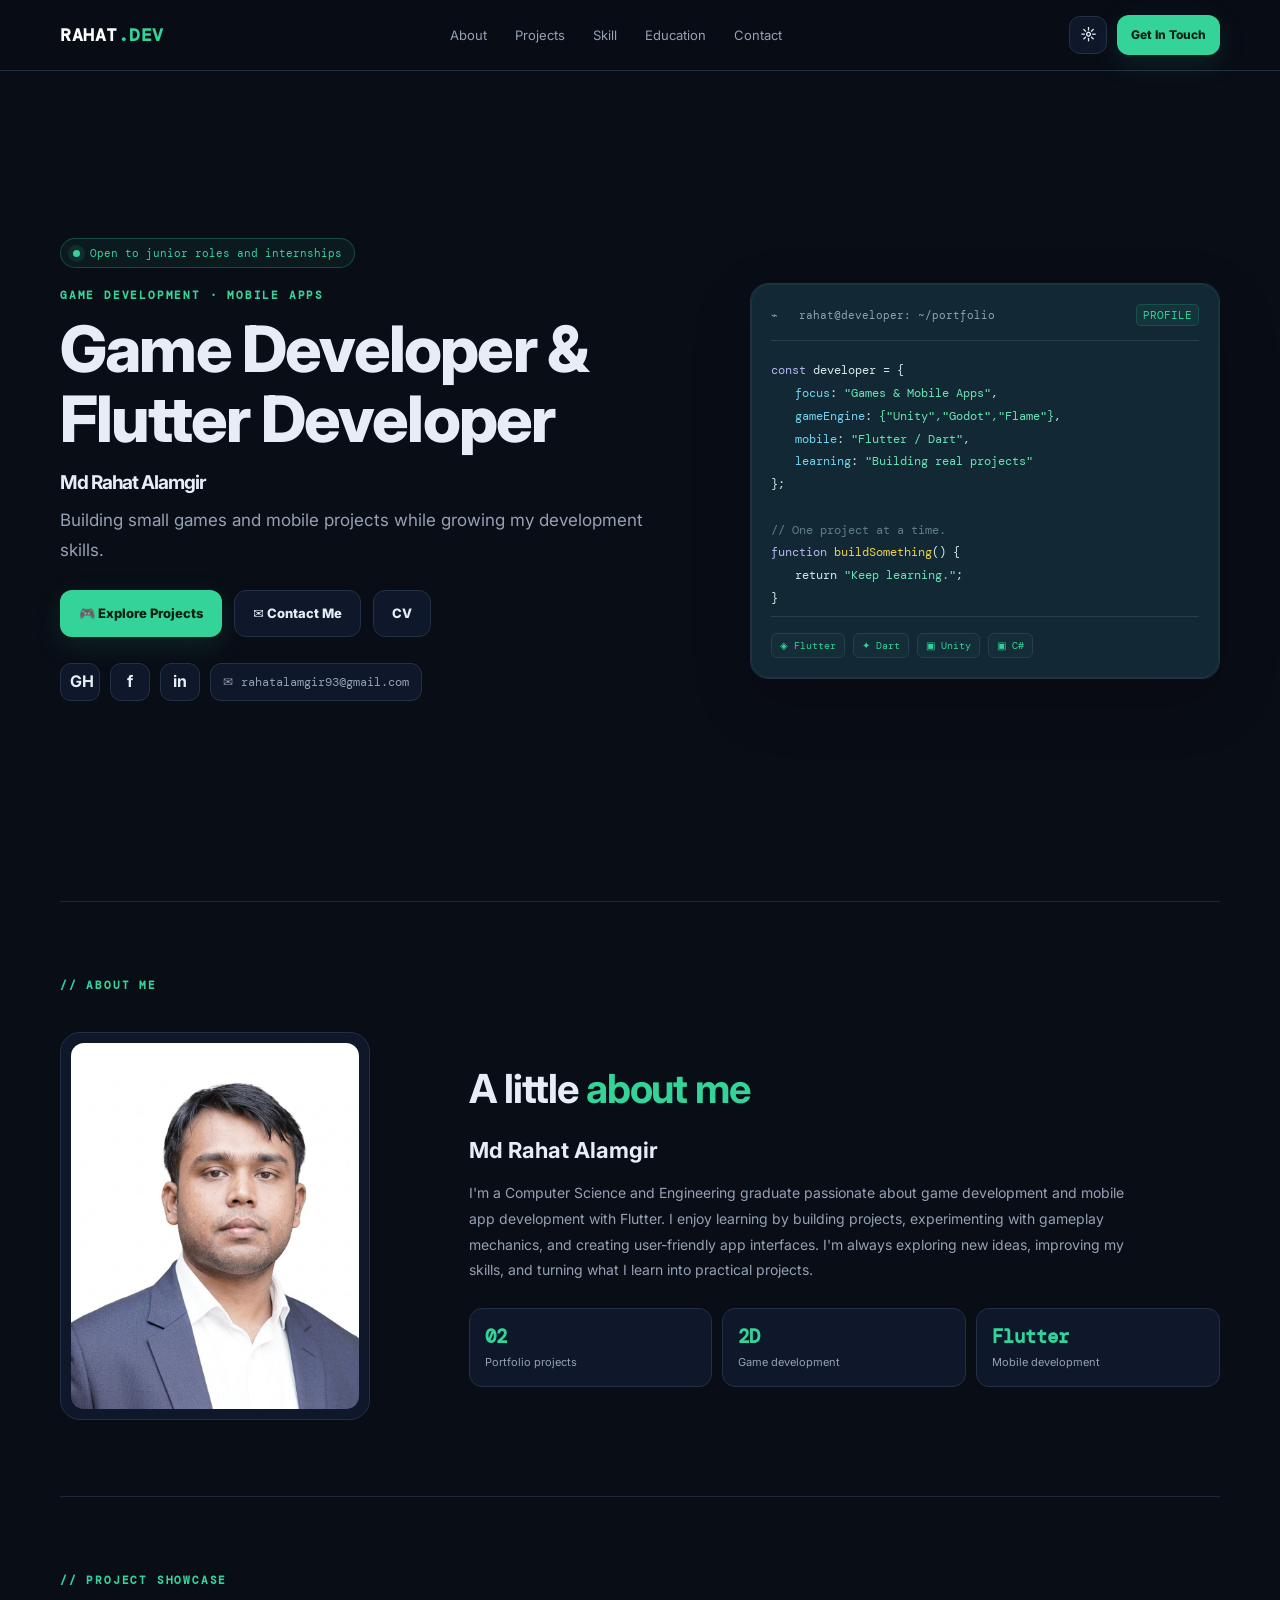
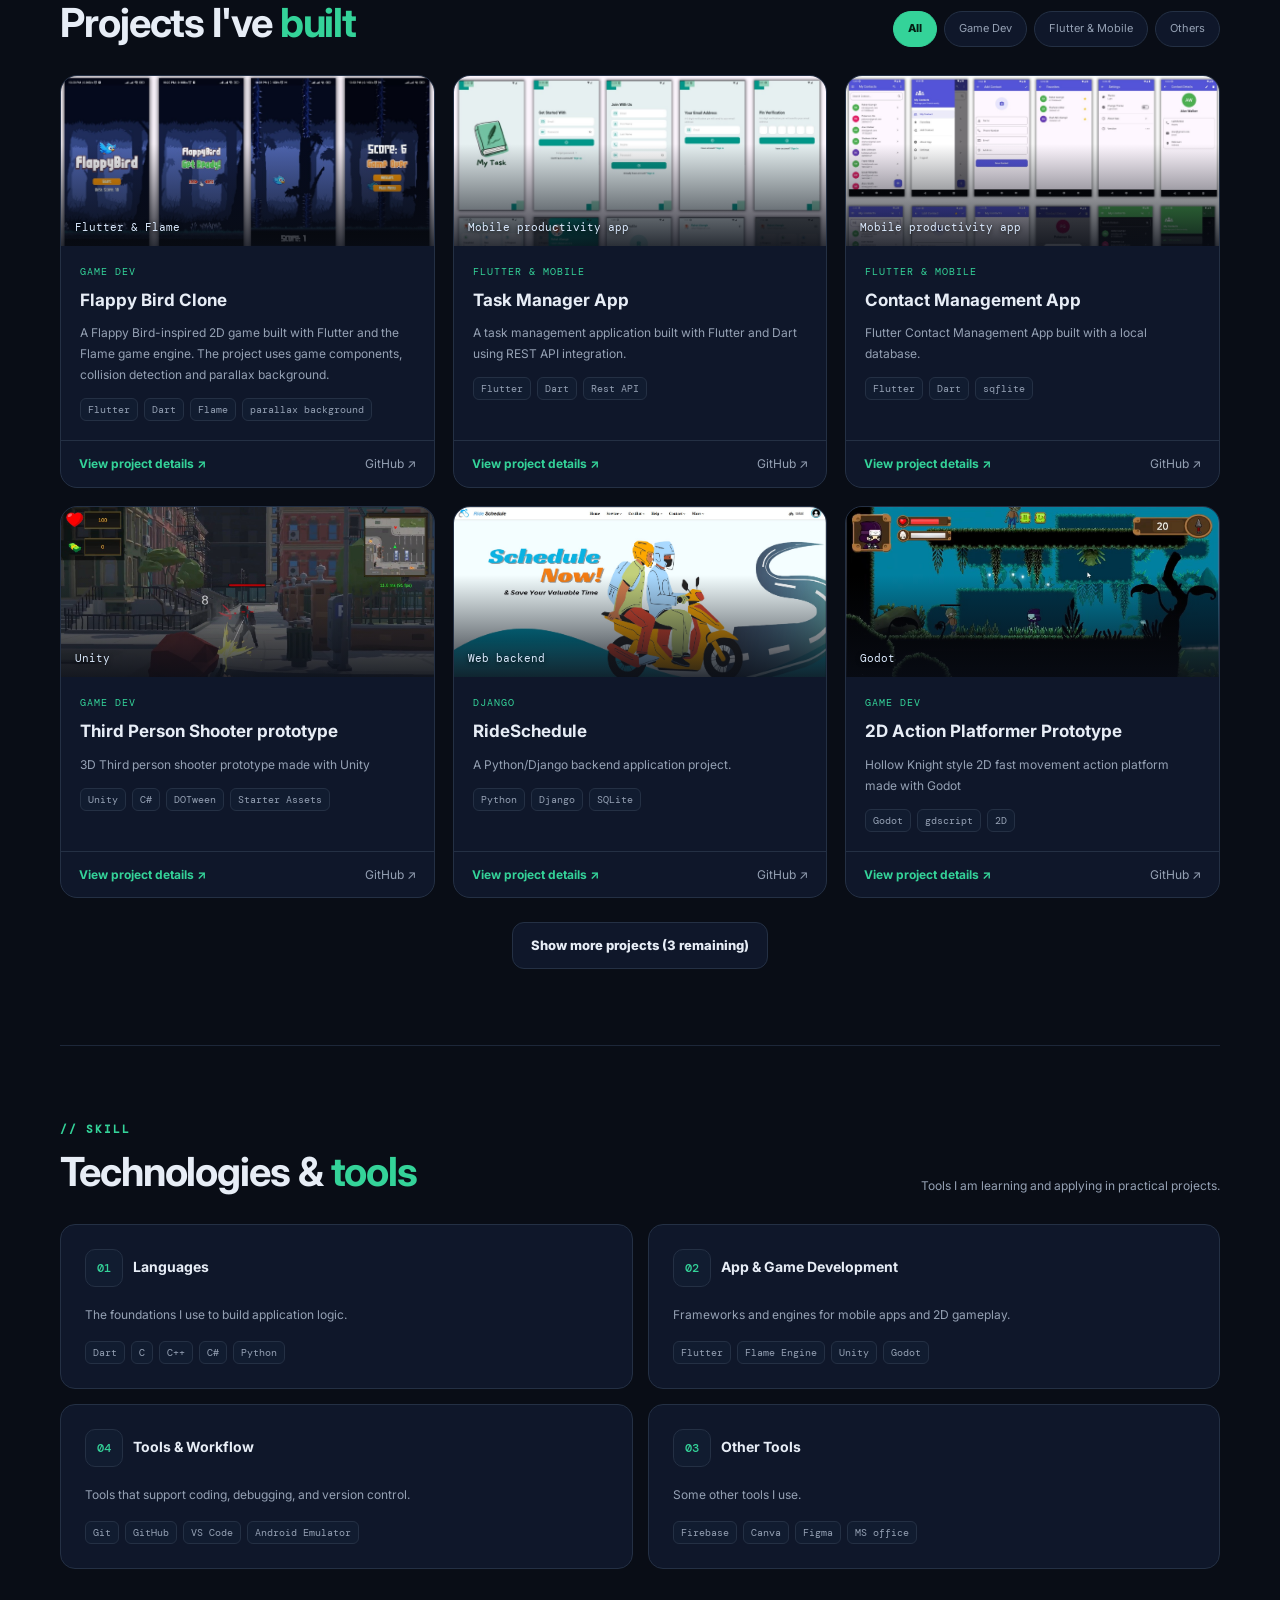
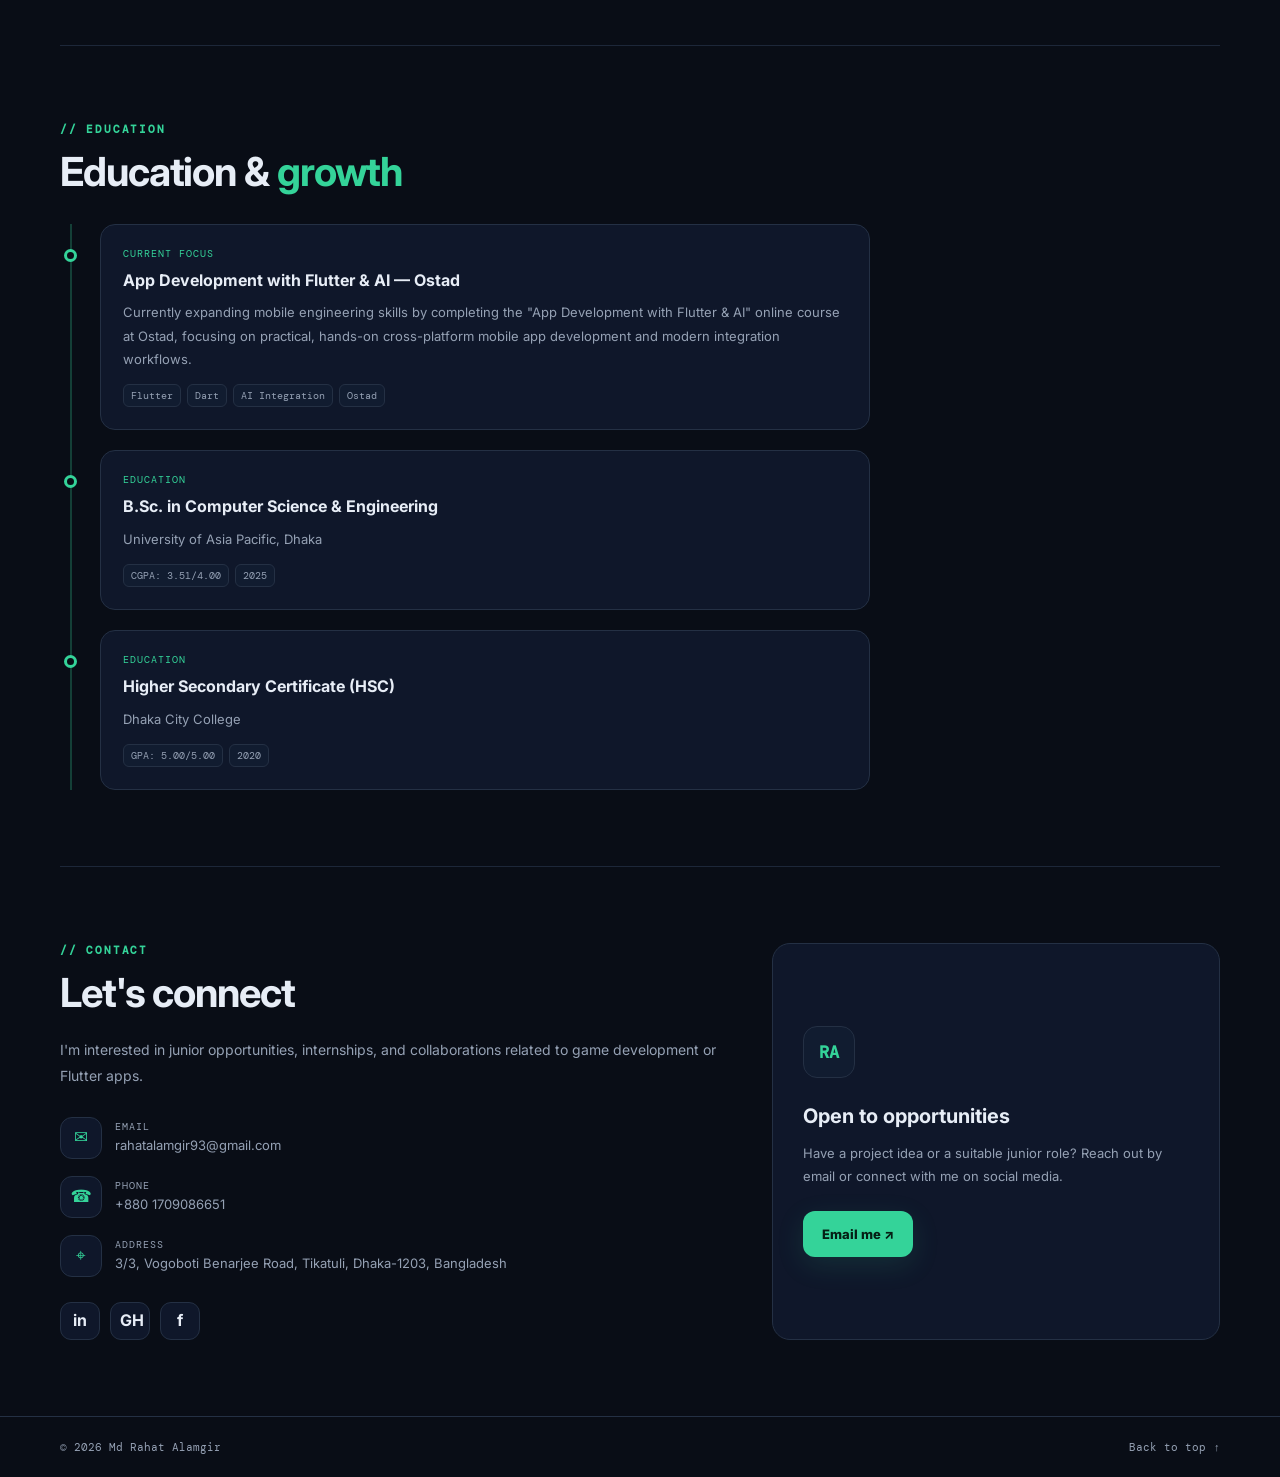
==== index.html @ bb06d886 "Initial portfolio commit" ====
<!-- index.html -->
<!DOCTYPE html>
<html lang="en">
<head>
  <meta charset="UTF-8">
  <meta name="viewport" content="width=device-width, initial-scale=1.0">
  <meta name="theme-color" content="#090d16">
  <meta name="description" content="Portfolio of Rahat Alamgir — game development and Flutter projects.">
  <title>Rahat Alamgir | Game Dev & Flutter</title>
  <link rel="stylesheet" href="css/style.css">
  <script src="js/script.js" defer></script>
</head>
<body>
  <div class="scroll-progress" id="scrollProgress"></div>
  <header class="site-header">
    <div class="container nav-wrap">
      <a class="brand" href="#hero">
        <span class="brand-text"><span class="brand-white">RAHAT</span><span class="brand-green">.DEV</span></span>
      </a>
      <nav class="desktop-nav" aria-label="Main navigation">
        <a href="#about">About</a><a href="#projects">Projects</a><a href="#skill">Skill</a><a href="#education">Education</a><a href="#contact">Contact</a>
      </nav>
      <div class="nav-actions">
        <button class="icon-button" id="themeToggle" aria-label="Toggle color theme" title="Toggle theme">☼</button>
        <a class="button button-small" href="#contact">Get In Touch</a>
        <button class="icon-button mobile-menu-toggle" id="menuToggle" aria-label="Open menu" aria-expanded="false">☰</button>
      </div>
    </div>
    <nav class="mobile-nav" id="mobileNav" aria-label="Mobile navigation">
      <a href="#about">About</a><a href="#projects">Projects</a><a href="#skill">Skill</a><a href="#education">Education</a><a href="#contact">Contact</a>
    </nav>
  </header>

  <main class="container">
    <section class="hero section" id="hero">
      <div class="hero-copy">
        <div class="status-pill"><span class="status-dot"></span><span data-profile="badge">Open to junior roles and internships</span></div>
        <p class="eyebrow">GAME DEVELOPMENT · MOBILE APPS</p>
        <h1>Game Developer &amp; Flutter Developer</h1>
        <h2 data-profile="name" class="hero-name">Rahat Alamgir</h2>
        <!-- <p class="hero-roll" data-profile="roll">Roll: Add your roll number</p> -->
        <p class="lead" data-profile="tagline">Building small games and mobile applications while growing my development skills.</p>
        <div class="hero-buttons">
          <a class="button" href="#projects">🎮 Explore Projects</a>
          <a class="button button-outline" href="#contact">✉ Contact Me</a>
          <a class="button button-outline" data-profile="cvLink" href="assets/Rahat-Alamgir-CV.pdf" download>CV</a>
        </div>
        <div class="social-row">
          <a class="icon-button social-link" data-link="github" href="#" target="_blank" rel="noreferrer" aria-label="GitHub">GH</a>
          <a class="icon-button social-link" data-link="facebook" href="#" target="_blank" rel="noreferrer" aria-label="Facebook">f</a>
          <a class="icon-button social-link" data-link="linkedin" href="#" target="_blank" rel="noreferrer" aria-label="LinkedIn">in</a>
          <button class="email-copy" id="copyEmail" type="button">✉ <span data-profile="email">your-email@example.com</span></button>
        </div>
        <p class="small-note" id="copyStatus" aria-live="polite"></p>
      </div>
      <div class="terminal-card">
        <div class="terminal-header"><span>⌁ &nbsp; rahat@developer: ~/portfolio</span><span class="online">PROFILE</span></div>
        <div class="code-window" aria-label="Developer profile code sample">
          <p><span class="syntax-purple">const</span> developer = {</p>
          <p class="indent"><span class="syntax-blue">focus</span>: <span class="syntax-green">"Games & Mobile Apps"</span>,</p>
          <p class="indent"><span class="syntax-blue">gameEngine</span>: <span class="syntax-green">{"Unity","Godot","Flame"}</span>,</p>
          <p class="indent"><span class="syntax-blue">mobile</span>: <span class="syntax-green">"Flutter / Dart"</span>,</p>
          <p class="indent"><span class="syntax-blue">learning</span>: <span class="syntax-green">"Building real projects"</span></p>
          <p>};</p><br>
          <p><span class="syntax-muted">// One project at a time.</span></p>
          <p><span class="syntax-purple">function</span> <span class="syntax-yellow">buildSomething</span>() {</p>
          <p class="indent">return <span class="syntax-green">"Keep learning."</span>;</p><p>}</p>
        </div>
        <div class="tech-pills"><span>◈ Flutter</span><span>✦ Dart</span><span>▣ Unity</span><span>▣ C#</span></div>
      </div>
    </section>

    <section class="section section-border" id="about">
      <div class="section-heading">
        <div><p class="eyebrow">// ABOUT ME</p></div>
      </div>
      <div class="about-profile-grid">
        <div class="about-photo-frame">
          <img class="about-photo" src="assets/profile.jpg" alt="Profile photo of Rahat Alamgir" onerror="this.style.display='none'; this.nextElementSibling.style.display='grid';">
          <div class="about-photo-placeholder" aria-label="Profile photo placeholder">RA</div>
        </div>
        <div class="about-profile-copy">
          <h2>A little <span class="gradient-text">about me</span></h2>
          <h3 data-profile="name">Name</h3>
          <p class="body-copy" data-profile="bio">BIO</p>
          <div class="stat-grid">
            <div class="stat-card"><strong>02</strong><span>Portfolio projects</span></div>
            <div class="stat-card"><strong>2D</strong><span>Game development</span></div>
            <div class="stat-card"><strong>Flutter</strong><span>Mobile development</span></div>
          </div>
        </div>
      </div>
    </section>

    <section class="section section-border" id="projects">
      <div class="section-heading">
        <div><p class="eyebrow">// PROJECT SHOWCASE</p><h2>Projects I've <span class="gradient-text">built</span></h2></div>
        <div class="filter-row" role="group" aria-label="Filter projects">
          <button class="filter-button active" data-filter="All">All</button>
          <button class="filter-button" data-filter="Game Dev">Game Dev</button>
          <button class="filter-button" data-filter="Flutter & Mobile">Flutter & Mobile</button>
          <button class="filter-button" data-filter="Others">Others</button>
        </div>
      </div>
      <div class="project-grid" id="projectGrid"></div>
      <div class="projects-more-wrap"><button class="button button-outline" id="showMoreProjects" type="button" hidden>Show more projects</button></div>
    </section>

    <section class="section section-border" id="skill">
      <div class="section-heading">
        <div><p class="eyebrow">// SKILL</p><h2>Technologies &amp; <span class="gradient-text">tools</span></h2></div>
        <p class="section-subtitle">Tools I am learning and applying in practical projects.</p>
      </div>
      <div class="stack-grid stack-grid-redesigned">
        <article class="stack-card"><div class="stack-heading"><span>01</span><h3>Languages</h3></div><p class="stack-description">The foundations I use to build application logic.</p><div class="tag-list"><span>Dart</span><span>C</span><span>C++</span><span>C#</span><span>Python</span></div></article>
        <article class="stack-card"><div class="stack-heading"><span>02</span><h3>App &amp; Game Development</h3></div><p class="stack-description">Frameworks and engines for mobile apps and 2D gameplay.</p><div class="tag-list"><span>Flutter</span><span>Flame Engine</span><span>Unity</span><span>Godot</span></div></article>
        <article class="stack-card"><div class="stack-heading"><span>04</span><h3>Tools &amp; Workflow</h3></div><p class="stack-description">Tools that support coding, debugging, and version control.</p><div class="tag-list"><span>Git</span><span>GitHub</span><span>VS Code</span><span>Android Emulator</span></div></article>
        <article class="stack-card"><div class="stack-heading"><span>03</span><h3>Other Tools</h3></div><p class="stack-description">Some other tools I use.</p><div class="tag-list"><span>Firebase</span><span>Canva</span><span>Figma</span><span>MS office</span></div></article>
      </div>
    </section>

    <section class="section section-border" id="education">
      <div class="section-heading"><div><p class="eyebrow">// EDUCATION</p><h2>Education & <span class="gradient-text">growth</span></h2></div></div>
      <div class="timeline">
        <article class="timeline-item">
          <span class="timeline-dot"></span>
          <div class="timeline-card">
            <div class="timeline-meta">CURRENT FOCUS</div>
            <h3>App Development with Flutter &amp; AI — Ostad</h3>
            <p>Currently expanding mobile engineering skills by completing the "App Development with Flutter &amp; AI" online course at <a href="https://ostad.app" target="_blank" rel="noopener">Ostad</a>, focusing on practical, hands-on cross-platform mobile app development and modern integration workflows.</p>
            <div class="tag-list">
              <span>Flutter</span>
              <span>Dart</span>
              <span>AI Integration</span>
              <span>Ostad</span>
            </div>
          </div>
        </article>
        <article class="timeline-item"><span class="timeline-dot"></span><div class="timeline-card"><div class="timeline-meta">EDUCATION</div><h3>B.Sc. in Computer Science & Engineering</h3><p>University of Asia Pacific, Dhaka </p><div class="tag-list"><span>CGPA: 3.51/4.00</span><span>2025</span></div></div></article>
        <article class="timeline-item"><span class="timeline-dot"></span><div class="timeline-card"><div class="timeline-meta">EDUCATION</div><h3>Higher Secondary Certificate (HSC) </h3><p>Dhaka City College </p><div class="tag-list"><span>GPA: 5.00/5.00</span><span>2020</span></div></div></article>
      </div>
    </section>

    <section class="section section-border contact-section" id="contact">
      <div class="contact-copy"><p class="eyebrow">// CONTACT</p><h2>Let's connect</h2><p class="body-copy">I'm interested in junior opportunities, internships, and collaborations related to game development or Flutter apps.</p>
        <div class="contact-details contact-info-grid">
          <div class="contact-info-item"><span class="contact-info-icon">✉</span><div><span class="contact-label">Email</span><a data-email-link href="mailto:your-email@example.com"><span data-profile="email">your-email@example.com</span></a></div></div>
          <div class="contact-info-item"><span class="contact-info-icon">☎</span><div><span class="contact-label">Phone</span><a data-profile="phoneLink" href="tel:+8801000000000" data-phone-display>+880 1XXX-XXXXXX</a></div></div>
          <div class="contact-info-item"><span class="contact-info-icon">⌖</span><div><span class="contact-label">Address</span><span data-profile="location">Dhaka, Bangladesh</span></div></div>
        </div>
        <div class="contact-socials" aria-label="Social media links">
          <a class="icon-button social-link" data-link="linkedin" href="#" target="_blank" rel="noreferrer" aria-label="LinkedIn">in</a>
          <a class="icon-button social-link" data-link="github" href="#" target="_blank" rel="noreferrer" aria-label="GitHub">GH</a>
          <a class="icon-button social-link" data-link="facebook" href="#" target="_blank" rel="noreferrer" aria-label="Facebook">f</a>
        </div>
      </div>
      <div class="contact-note-card"><span class="contact-note-mark">RA</span><h3>Open to opportunities</h3><p>Have a project idea or a suitable junior role? Reach out by email or connect with me on social media.</p><a class="button" data-email-button href="mailto:your-email@example.com">Email me ↗</a></div>
    </section>
  </main>

  <footer class="site-footer"><div class="container footer-inner"><span>© <span id="year"></span> <span data-profile="name">Rahat Alamgir</span></span><a href="#hero">Back to top ↑</a></div></footer>

  <dialog class="project-dialog" id="projectDialog">
    <button class="dialog-close" id="dialogClose" aria-label="Close project details">×</button>
    <div class="dialog-art" id="dialogArt"></div>
    <p class="eyebrow" id="dialogCategory"></p><h2 id="dialogTitle"></h2><p id="dialogDescription"></p>
    <div class="tag-list" id="dialogTags"></div>
    <div class="dialog-links" id="dialogLinks"></div>
  </dialog>
</body>
</html>
---- css/style.css ----
/* style.css */
@import url('https://fonts.googleapis.com/css2?family=DM+Mono:wght@400;500;700&family=Inter:wght@400;500;600;700;800&display=swap');

:root{--bg:#090d16;--surface:#0f172a;--surface2:#111c30;--text:#e7edf6;--muted:#95a1b4;--border:#243044;--green:#34d399;--teal:#5eead4;--purple:#a78bfa;--shadow:0 22px 60px #0003}
*{box-sizing:border-box}html{scroll-behavior:smooth;scroll-padding-top:88px}body{margin:0;background:var(--bg);color:var(--text);font-family:Inter,system-ui,sans-serif;line-height:1.6;transition:background .25s,color .25s}body.light{--bg:#f5f7fb;--surface:#fff;--surface2:#f0f4f8;--text:#172033;--muted:#5f6b7d;--border:#dce3ec;--shadow:0 22px 60px #1b2b4410}
a{color:inherit;text-decoration:none}button,input,textarea{font:inherit}button{cursor:pointer}.container{width:min(1160px,calc(100% - 40px));margin-inline:auto}.scroll-progress{position:fixed;z-index:100;top:0;left:0;height:3px;width:0;background:var(--green)}
.site-header{position:sticky;top:0;z-index:50;background:color-mix(in srgb,var(--bg) 88%,transparent);backdrop-filter:blur(16px);border-bottom:1px solid var(--border)}.nav-wrap{height:70px;display:flex;align-items:center;justify-content:space-between;gap:20px}

/* Brand styling: RAHAT.DEV */
.brand{display:flex;align-items:center;font-family:'DM Mono',monospace;font-weight:700;font-size:18px;letter-spacing:0.5px}
.brand-text{display:inline-flex;align-items:center}
.brand-white{color:#ffffff}
.brand-green{color:var(--green)}
body.light .brand-white{color:#172033}
body.light .brand-green{color:#17634c}

.desktop-nav{display:flex;gap:28px;font-size:13px;color:var(--muted)}.desktop-nav a:hover,.mobile-nav a:hover,.site-footer a:hover{color:var(--green)}.nav-actions{display:flex;align-items:center;gap:10px}.icon-button{display:inline-grid;place-items:center;min-width:38px;height:38px;padding:0 9px;border:1px solid var(--border);border-radius:11px;background:var(--surface);color:var(--text);font-weight:700}.icon-button:hover{border-color:var(--green);color:var(--green)}.mobile-menu-toggle,.mobile-nav{display:none}
.button{display:inline-flex;align-items:center;justify-content:center;gap:9px;padding:12px 18px;border:1px solid transparent;border-radius:12px;background:var(--green);color:#052015;font-weight:800;font-size:13px;box-shadow:0 8px 28px #34d39920;transition:transform .18s,background .18s}.button:hover{background:#6ee7b7;transform:translateY(-2px)}.button-small{padding:9px 13px;font-size:12px}.button-outline{background:var(--surface);color:var(--text);border-color:var(--border);box-shadow:none}.button-outline:hover{background:var(--surface2);color:var(--green)}
.section{padding:76px 0}.section-border{border-top:1px solid color-mix(in srgb,var(--border) 75%,transparent)}.hero{min-height:calc(100vh - 70px);display:grid;grid-template-columns:1.15fr .85fr;gap:55px;align-items:center;padding-top:70px;padding-bottom:80px}.status-pill{display:inline-flex;align-items:center;gap:10px;padding:7px 12px;border:1px solid #34d39945;border-radius:999px;background:#34d39910;color:var(--green);font:11px 'DM Mono',monospace;margin-bottom:20px}.status-dot{width:7px;height:7px;background:var(--green);border-radius:50%;box-shadow:0 0 0 5px #34d3991c}.eyebrow{font:700 11px 'DM Mono',monospace;letter-spacing:1.8px;color:var(--green);margin:0 0 12px;text-transform:uppercase}.hero h1{font-size:clamp(38px,5vw,64px);line-height:1.09;letter-spacing:-2.6px;margin:0 0 18px;font-weight:800}.gradient-text{color:var(--green)}.hero-name{font-size:19px;margin:0 0 10px}.lead{font-size:17px;line-height:1.8;color:var(--muted);max-width:640px;margin:0}.hero-buttons{display:flex;gap:12px;flex-wrap:wrap;margin-top:24px}.social-row{display:flex;align-items:center;gap:10px;flex-wrap:wrap;margin-top:26px}.email-copy{display:flex;align-items:center;gap:8px;border:1px solid var(--border);border-radius:11px;background:var(--surface);padding:10px 12px;color:var(--muted);font:12px 'DM Mono',monospace;max-width:100%;overflow-wrap:anywhere}.email-copy:hover{color:var(--green);border-color:var(--green)}.small-note{min-height:16px;color:var(--green);font-size:12px;margin:7px 0 0}
.terminal-card{position:relative;border:1px solid var(--border);border-radius:18px;padding:20px;background:var(--surface);box-shadow:var(--shadow);overflow:hidden}.terminal-card:before{content:"";position:absolute;inset:0;border-radius:inherit;border:1px solid #34d39918;pointer-events:none}.terminal-header{display:flex;justify-content:space-between;gap:10px;align-items:center;padding-bottom:14px;border-bottom:1px solid var(--border);color:var(--muted);font:11px 'DM Mono',monospace}.online{color:var(--green);background:#34d39912;border:1px solid #34d39930;border-radius:5px;padding:3px 6px}.code-window{padding:18px 0 6px;font:12px/1.9 'DM Mono',monospace;overflow-x:auto}.code-window p{margin:0;white-space:nowrap}.indent{padding-left:24px}.syntax-purple{color:#c4b5fd}.syntax-blue{color:#7dd3fc}.syntax-green{color:#6ee7b7}.syntax-yellow{color:#fcd34d}.syntax-muted{color:#64748b}.tech-pills{display:flex;flex-wrap:wrap;gap:8px;border-top:1px solid var(--border);padding-top:16px}.tech-pills span{padding:5px 8px;background:var(--surface2);border:1px solid var(--border);border-radius:6px;font:10px 'DM Mono',monospace;color:var(--green)}
h2{font-size:clamp(28px,3.3vw,40px);line-height:1.2;letter-spacing:-1.1px;margin:0 0 20px}h3{margin:0;font-size:16px}.about-grid{display:grid;grid-template-columns:1fr 1fr;gap:54px;align-items:start}.body-copy{color:var(--muted);line-height:1.85;font-size:14px;margin:0;max-width:680px}.stat-grid{display:grid;grid-template-columns:repeat(2,minmax(0,1fr));gap:12px;margin-top:25px}.stat-card{padding:16px;border:1px solid var(--border);background:var(--surface);border-radius:13px;display:flex;flex-direction:column;gap:5px}.stat-card strong{font:700 20px 'DM Mono',monospace;color:var(--green)}.stat-card span{font-size:11px;color:var(--muted)}.focus-grid{display:grid;grid-template-columns:repeat(2,minmax(0,1fr));gap:13px}.focus-card,.stack-card,.timeline-card{background:var(--surface);border:1px solid var(--border);border-radius:15px;padding:20px;transition:border-color .2s,transform .2s}.focus-card:hover,.stack-card:hover,.timeline-card:hover{border-color:#34d39970;transform:translateY(-2px)}.focus-icon{font-size:21px}.focus-card h3{margin:10px 0 8px;font-size:14px}.focus-card p{margin:0;color:var(--muted);font-size:12px;line-height:1.75}
.section-heading{display:flex;justify-content:space-between;align-items:end;gap:22px;margin-bottom:28px}.section-heading h2{margin-bottom:0}.filter-row{display:flex;gap:7px;flex-wrap:wrap}.filter-button{border:1px solid transparent;background:var(--surface);color:var(--muted);border-radius:999px;padding:8px 14px;font-size:11px}.filter-button:hover{color:var(--text)}.filter-button.active{background:var(--green);color:#052015;font-weight:800}.project-grid{display:grid;grid-template-columns:repeat(2,minmax(0,1fr));gap:18px}.project-card{border:1px solid var(--border);border-radius:17px;overflow:hidden;background:var(--surface);transition:transform .2s,border-color .2s;display:flex;flex-direction:column}.project-card:hover{transform:translateY(-4px);border-color:#34d39970}

/* Project Image Support */
.project-art{height:190px;display:grid;place-items:center;position:relative;overflow:hidden;background:#111c30}
.project-art:after{content:"";position:absolute;inset:0;background:linear-gradient(180deg, transparent 40%, rgba(9,13,22,0.85) 100%);pointer-events:none}
.project-img{width:100%;height:100%;object-fit:cover;object-position:center;display:block;transition:transform .3s ease}
.project-card:hover .project-img{transform:scale(1.04)}
.art-icon{font-size:62px;filter:drop-shadow(0 8px 18px #0005);z-index:1}
.art-label{position:absolute;z-index:2;bottom:12px;left:14px;color:#dbeafe;font:11px 'DM Mono',monospace;text-shadow:0 1px 4px rgba(0,0,0,0.8)}

.project-content{padding:19px;display:flex;flex-direction:column;gap:11px;flex:1}.project-category{font:10px 'DM Mono',monospace;color:var(--green);text-transform:uppercase;letter-spacing:1px}.project-title-row{display:flex;align-items:start;justify-content:space-between;gap:10px}.project-title-row h3{font-size:17px;line-height:1.35}.project-description{font-size:12px;color:var(--muted);line-height:1.75;margin:0}.tag-list{display:flex;flex-wrap:wrap;gap:6px;margin-top:2px}.tag-list span{background:var(--surface2);border:1px solid var(--border);color:var(--muted);border-radius:6px;padding:4px 7px;font:10px 'DM Mono',monospace}.project-actions{display:flex;align-items:center;justify-content:space-between;gap:12px;border-top:1px solid var(--border);padding:13px 18px;font-size:12px;color:var(--muted)}.text-button{background:none;border:0;padding:0;color:var(--green);font-weight:700}.text-button:hover{text-decoration:underline}.repo-link{color:var(--muted)}.repo-link:hover{color:var(--green)}
.section-subtitle{color:var(--muted);font-size:12px;max-width:340px;margin:0}.stack-grid{display:grid;grid-template-columns:repeat(3,minmax(0,1fr));gap:15px}.stack-card{padding:23px}.stack-heading{display:flex;align-items:center;gap:10px;margin-bottom:17px}.stack-heading span{font-size:22px}.stack-heading h3{font-size:14px}.timeline{max-width:800px;border-left:2px solid #34d39940;margin-left:10px;padding-left:28px;display:grid;gap:20px}.timeline-item{position:relative}.timeline-dot{position:absolute;width:13px;height:13px;background:var(--bg);border:3px solid var(--green);border-radius:50%;left:-36px;top:25px}.timeline-card{padding:22px}.timeline-meta{font:10px 'DM Mono',monospace;color:var(--green);letter-spacing:1px;margin-bottom:8px}.timeline-card h3{font-size:16px;margin-bottom:8px}.timeline-card p{font-size:13px;line-height:1.8;color:var(--muted);margin:0 0 13px}
.contact-section{display:grid;grid-template-columns:1fr .9fr;gap:55px;align-items:start}.contact-details{margin-top:25px;display:grid;gap:10px;color:var(--muted);font-size:13px}.contact-details p{margin:0}.contact-details a:hover{color:var(--green)}.contact-form{padding:23px;border:1px solid var(--border);background:var(--surface);border-radius:17px;display:flex;flex-direction:column;gap:8px}.contact-form label{font-size:11px;color:var(--muted);margin-top:5px}.contact-form input,.contact-form textarea{width:100%;background:var(--bg);border:1px solid var(--border);border-radius:9px;padding:11px 12px;color:var(--text);outline:none;font-size:13px;resize:vertical}.contact-form input:focus,.contact-form textarea:focus{border-color:var(--green)}.button-full{width:100%;margin-top:8px}.form-note{color:var(--muted);font-size:10px;margin:5px 0 0;line-height:1.6}.site-footer{border-top:1px solid var(--border);padding:23px 0;color:var(--muted);font:11px 'DM Mono',monospace}.footer-inner{display:flex;justify-content:space-between;gap:15px}.project-dialog{width:min(600px,calc(100% - 30px));max-height:88vh;overflow:auto;background:var(--surface);color:var(--text);border:1px solid var(--border);border-radius:18px;padding:25px;box-shadow:0 30px 100px #0008}.project-dialog::backdrop{background:#030712c9;backdrop-filter:blur(5px)}.dialog-close{position:sticky;float:right;top:0;border:1px solid var(--border);background:var(--surface2);color:var(--text);border-radius:8px;width:34px;height:34px;font-size:23px}.dialog-art{clear:both;height:180px;border-radius:12px;background:var(--surface2);display:grid;place-items:center;font-size:50px;margin-bottom:20px;overflow:hidden}.project-dialog h2{font-size:26px;margin-bottom:12px}.project-dialog>p:not(.eyebrow){color:var(--muted);font-size:13px;line-height:1.8}.dialog-links{display:flex;gap:10px;flex-wrap:wrap;margin-top:20px}
@media(min-width:800px){.stat-grid{grid-template-columns:repeat(2,minmax(0,1fr))}}
@media(max-width:850px){.desktop-nav{gap:15px}.hero{gap:28px}.hero h1{font-size:clamp(36px,6vw,52px)}.about-grid,.contact-section{gap:30px}.stack-grid{grid-template-columns:1fr 1fr}.section-heading{align-items:start;flex-direction:column}.section-subtitle{max-width:600px}}
@media(max-width:680px){.container{width:min(100% - 30px,560px)}.desktop-nav,.nav-actions>.button{display:none}.mobile-menu-toggle{display:inline-grid}.mobile-nav{padding:7px 20px 17px;border-top:1px solid var(--border);background:var(--bg)}.mobile-nav.open{display:grid;gap:4px}.mobile-nav a{padding:9px 0;font-size:13px;color:var(--muted)}.hero{min-height:auto;grid-template-columns:1fr;padding:55px 0 65px;gap:30px}.hero h1{font-size:42px;letter-spacing:-1.7px}.lead{font-size:15px}.terminal-card{padding:16px}.section{padding:58px 0}.about-grid,.contact-section{grid-template-columns:1fr}.focus-grid{grid-template-columns:1fr 1fr}.project-grid{grid-template-columns:1fr}.project-art{height:170px}.stack-grid{grid-template-columns:1fr}.section-heading{gap:18px}.filter-row{gap:6px}.filter-button{font-size:10px;padding:7px 9px}.contact-form{padding:18px}.stat-grid{grid-template-columns:1fr 1fr}.footer-inner{flex-direction:column}.status-pill{font-size:10px;max-width:100%}.status-pill span:last-child{line-height:1.5}}
@media(max-width:390px){.hero h1{font-size:35px}.focus-grid{grid-template-columns:1fr}.email-copy{font-size:10px}.stat-card{padding:12px}}

/* Profile photo */
.profile-photo-wrap{width:92px;height:92px;margin:0 0 20px;position:relative}
.profile-photo{width:92px;height:92px;display:block;object-fit:cover;object-position:center;border-radius:50%;border:2px solid var(--green);box-shadow:0 0 0 5px #34d39918}
.profile-photo-placeholder{display:none;width:92px;height:92px;place-items:center;border-radius:50%;border:2px solid var(--green);background:var(--surface2);color:var(--green);font:700 22px 'DM Mono',monospace}

/* Light theme refinements */
body.light{--text:#172033;--muted:#3f4b5d;--border:#d2dae5;--surface:#ffffff;--surface2:#edf1f6}
body.light .gradient-text{background:none!important;color:#17634c!important;-webkit-text-fill-color:#17634c!important}
body.light .eyebrow{color:#17634c}
body.light .status-pill{color:#17634c;background:#e3f6ed;border-color:#a8dec5}
body.light .status-dot{background:#16845b;box-shadow:0 0 0 5px #16845b20}
body.light .project-category,body.light .timeline-meta{color:#17634c}
body.light .tag-list span{color:#354256}
body.light .filter-button{color:#354256}
body.light .filter-button.active{background:var(--green);color:#052015}
body.light .text-button{color:#17634c}
body.light .repo-link{color:#465366}
body.light .focus-card p,body.light .project-description,body.light .timeline-card p,body.light .body-copy,body.light .contact-details,body.light .section-subtitle{color:#3f4b5d}

body.light .terminal-card{background:#0f172a;border-color:#243044;color:#e7edf6}
body.light .terminal-header{color:#95a1b4;border-bottom-color:#243044}
body.light .online{color:#34d399;background:#34d39912;border-color:#34d39930}
body.light .tech-pills{border-top-color:#243044}
body.light .tech-pills span{background:#111c30;border-color:#243044;color:#34d399}
body.light .code-window{color:#e7edf6}
body.light .stat-card strong{color:#17634c}
body.light .icon-button{color:var(--text)}
body.light .email-copy{color:#3f4b5d}
body.light .contact-form label{color:#3f4b5d}
body.light .form-note{color:#3f4b5d}

/* Layout refinements */
:root{--accent:#34d399;--accent-strong:#16845b;--accent-soft:#34d39918}
.gradient-text{background:none!important;color:var(--green)!important;-webkit-text-fill-color:currentColor!important}
.scroll-progress{background:var(--green)!important}
.terminal-card:before{background:#34d39918!important}
.project-art{background:#111c30!important}
.hero h1{max-width:720px;letter-spacing:-1.8px}
.hero-roll{margin:0 0 12px;color:var(--green);font:500 13px 'DM Mono',monospace}
.hero .lead{max-width:590px}
.hero-buttons{align-items:center}
.social-row .icon-button,.contact-socials .icon-button{flex:0 0 40px}

.about-profile-grid{display:grid;grid-template-columns:minmax(220px,.72fr) minmax(0,1.5fr);gap:48px;align-items:center}
.about-photo-frame{width:100%;max-width:310px;aspect-ratio:4/5;border:1px solid var(--border);border-radius:20px;padding:10px;background:var(--surface);overflow:hidden}
.about-photo{width:100%;height:100%;display:block;object-fit:cover;object-position:center;border-radius:13px}
.about-photo-placeholder{display:none;width:100%;height:100%;place-items:center;border-radius:13px;background:var(--surface2);color:var(--green);font:700 54px 'DM Mono',monospace}
.about-profile-copy h3{font-size:22px;margin:0 0 12px}
.about-profile-copy .stat-grid{grid-template-columns:repeat(3,minmax(0,1fr));gap:10px;margin-top:25px}
.about-profile-copy .stat-card{min-width:0;padding:15px}
.about-profile-copy .stat-card strong{font-size:19px;overflow-wrap:anywhere}
.about-profile-copy .stat-card span{line-height:1.5}

.filter-row{max-width:100%}
.filter-button{border:1px solid var(--border);transition:background .15s,color .15s,border-color .15s}
.filter-button.active{background:var(--green);border-color:var(--green);color:#052015}
.project-grid{grid-template-columns:repeat(3,minmax(0,1fr));align-items:stretch}
.project-card{min-width:0}
.project-art{height:170px}
.project-content{min-width:0}
.project-title-row h3,.project-description{overflow-wrap:anywhere}
.project-actions{flex-wrap:wrap}
.projects-more-wrap{display:flex;justify-content:center;margin-top:24px}
#showMoreProjects[hidden]{display:none}

.stack-grid-redesigned{grid-template-columns:repeat(2,minmax(0,1fr))}
.stack-grid-redesigned .stack-card{min-width:0;padding:24px}
.stack-grid-redesigned .stack-heading{align-items:center}
.stack-grid-redesigned .stack-heading>span{display:grid;place-items:center;width:38px;height:38px;flex:0 0 38px;border-radius:10px;background:var(--surface2);border:1px solid var(--border);color:var(--green);font:500 12px 'DM Mono',monospace}
.stack-description{font-size:12px;line-height:1.75;color:var(--muted);margin:0 0 16px}

.contact-section{grid-template-columns:minmax(0,1.2fr) minmax(250px,.8fr);gap:40px}
.contact-info-grid{gap:17px;margin-top:28px}
.contact-info-item{display:flex;align-items:center;gap:13px;min-width:0}
.contact-info-icon{display:grid;place-items:center;width:42px;height:42px;flex:0 0 42px;border:1px solid var(--border);border-radius:12px;background:var(--surface);color:var(--green);font-size:17px}
.contact-info-item>div{display:grid;gap:2px;min-width:0}
.contact-info-item a,.contact-info-item div>span:last-child{overflow-wrap:anywhere}
.contact-label{font:10px 'DM Mono',monospace;letter-spacing:1px;text-transform:uppercase;color:var(--muted)}
.contact-socials{display:flex;gap:10px;margin-top:25px}
.contact-note-card{align-self:stretch;display:flex;flex-direction:column;align-items:flex-start;justify-content:center;padding:30px;border:1px solid var(--border);border-radius:18px;background:var(--surface);min-width:0}
.contact-note-mark{display:grid;place-items:center;width:52px;height:52px;border-radius:14px;background:var(--surface2);border:1px solid var(--border);color:var(--green);font:700 17px 'DM Mono',monospace;margin-bottom:22px}
.contact-note-card h3{font-size:20px;margin-bottom:10px}
.contact-note-card p{font-size:13px;line-height:1.8;color:var(--muted);margin:0 0 22px}

body.light .gradient-text{color:#17634c!important;-webkit-text-fill-color:#17634c!important}
body.light .project-art{background:#e8eef5!important}
body.light .terminal-card:before{background:#34d39918!important}
body.light .about-photo-frame{background:#fff}
button:focus-visible,a:focus-visible{outline:2px solid var(--green);outline-offset:3px}

@media(max-width:950px){
  .hero{grid-template-columns:minmax(0,1fr) minmax(0,.9fr);gap:30px}
  .project-grid{grid-template-columns:repeat(2,minmax(0,1fr))}
  .about-profile-grid{gap:30px}
  .contact-section{gap:25px}
}
@media(max-width:760px){
  .hero{grid-template-columns:1fr;min-height:auto;padding-top:55px}
  .hero-copy{min-width:0}
  .terminal-card{width:100%;max-width:none}
  .about-profile-grid{grid-template-columns:1fr;gap:24px}
  .about-photo-frame{max-width:260px;aspect-ratio:1/1}
  .about-profile-copy .stat-grid{grid-template-columns:repeat(3,minmax(0,1fr))}
  .contact-section{grid-template-columns:1fr}
  .contact-note-card{padding:24px}
  .section-heading{align-items:flex-start}
}
@media(max-width:560px){
  .container{width:min(100% - 30px,560px)}
  .section{padding:52px 0}
  .hero{padding:45px 0 55px;gap:25px}
  .hero h1{font-size:clamp(34px,9vw,44px);letter-spacing:-1.5px;line-height:1.13}
  .hero-name{font-size:18px}
  .hero-buttons{display:grid;grid-template-columns:1fr;align-items:stretch}
  .hero-buttons .button{width:100%}
  .social-row{gap:8px}
  .email-copy{max-width:100%;min-width:0;overflow-wrap:anywhere}
  .project-grid,.stack-grid-redesigned{grid-template-columns:1fr}
  .project-art{height:180px}
  .filter-row{display:grid;grid-template-columns:repeat(2,minmax(0,1fr));width:100%}
  .filter-button{min-height:38px}
  .about-profile-copy .stat-grid{grid-template-columns:repeat(3,minmax(0,1fr));gap:7px}
  .about-profile-copy .stat-card{padding:11px 9px}
  .about-profile-copy .stat-card strong{font-size:16px}
  .about-profile-copy .stat-card span{font-size:10px}
  .stack-grid-redesigned .stack-card{padding:20px}
  .timeline{margin-left:7px;padding-left:22px}
  .timeline-dot{left:-30px}
  .timeline-card{padding:18px}
  .contact-info-item{align-items:flex-start}
  .contact-info-icon{width:38px;height:38px;flex-basis:38px}
  .footer-inner{align-items:flex-start}
}
@media(max-width:360px){
  .container{width:calc(100% - 24px)}
  .hero h1{font-size:32px}
  .about-profile-copy .stat-grid{grid-template-columns:1fr}
  .about-profile-copy .stat-card{display:grid;grid-template-columns:auto 1fr;align-items:center;gap:10px}
  .filter-row{grid-template-columns:1fr 1fr}
  .project-actions{align-items:flex-start}
}
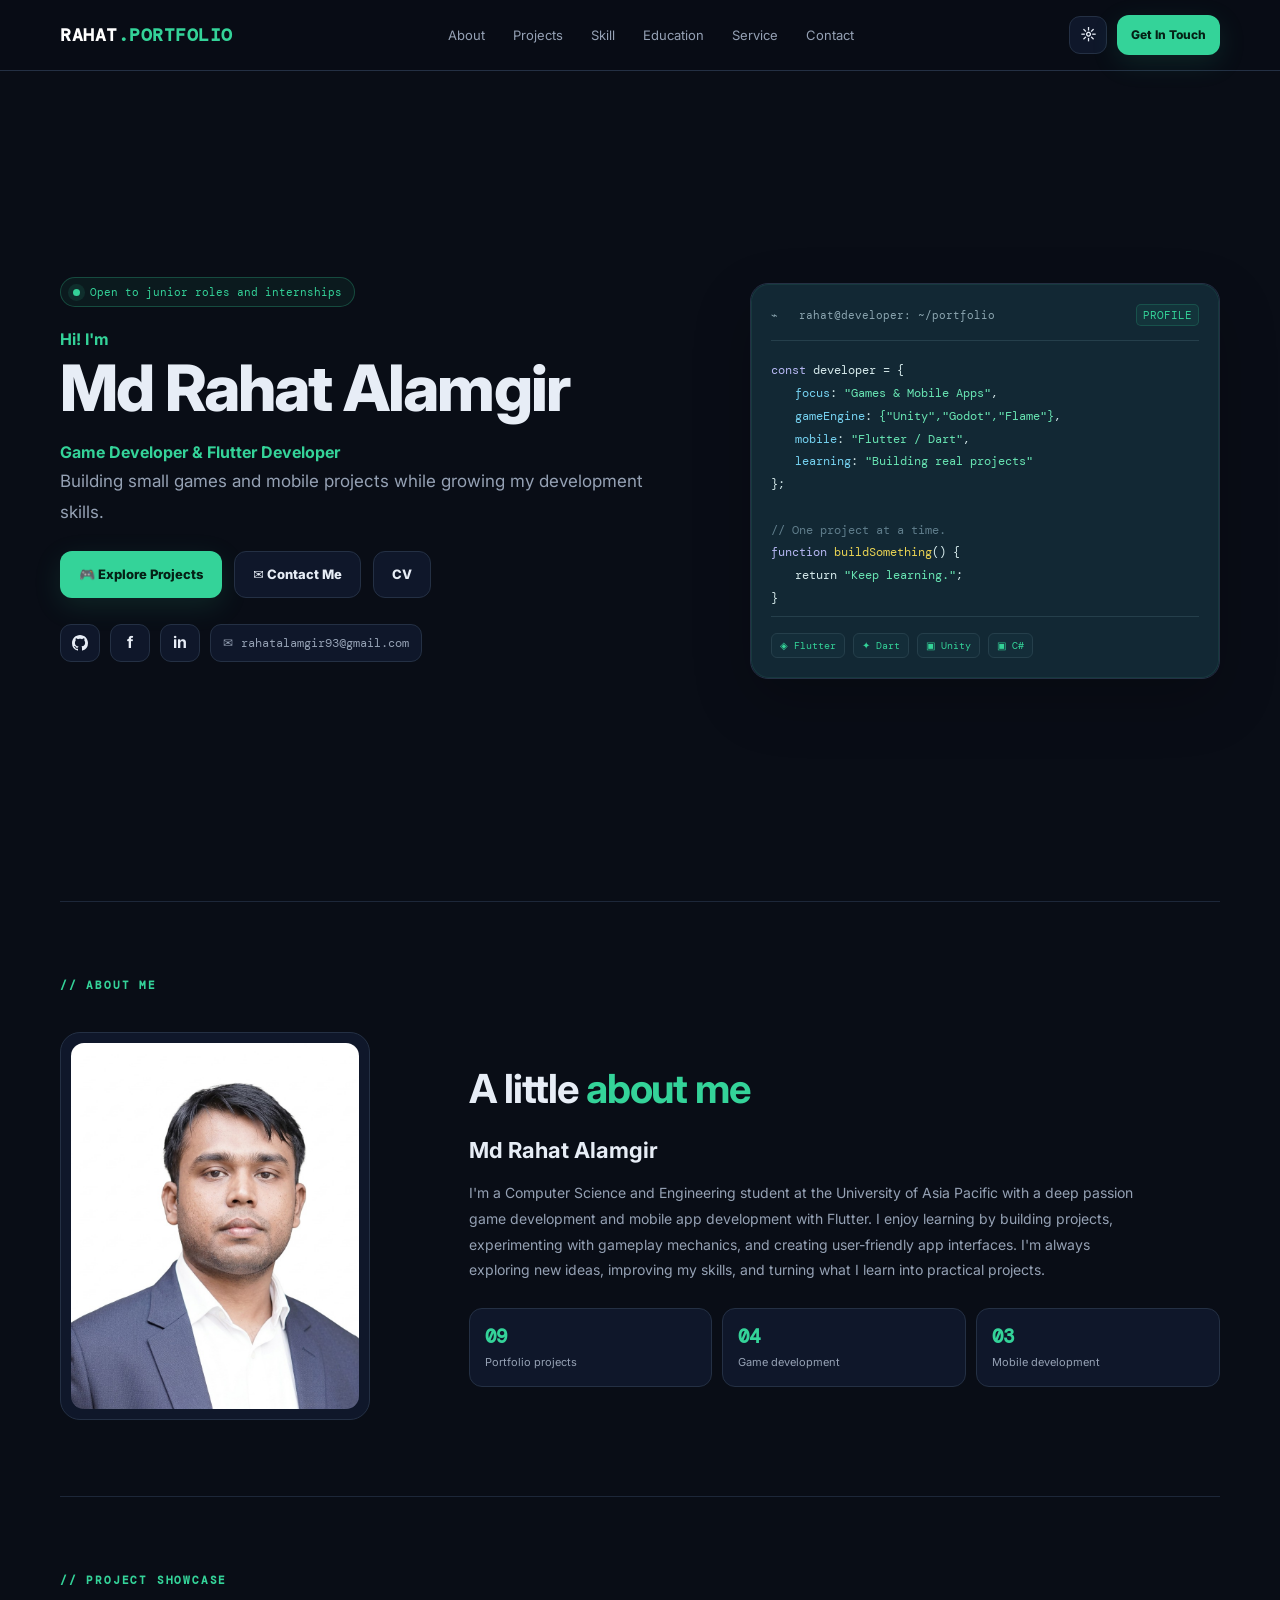
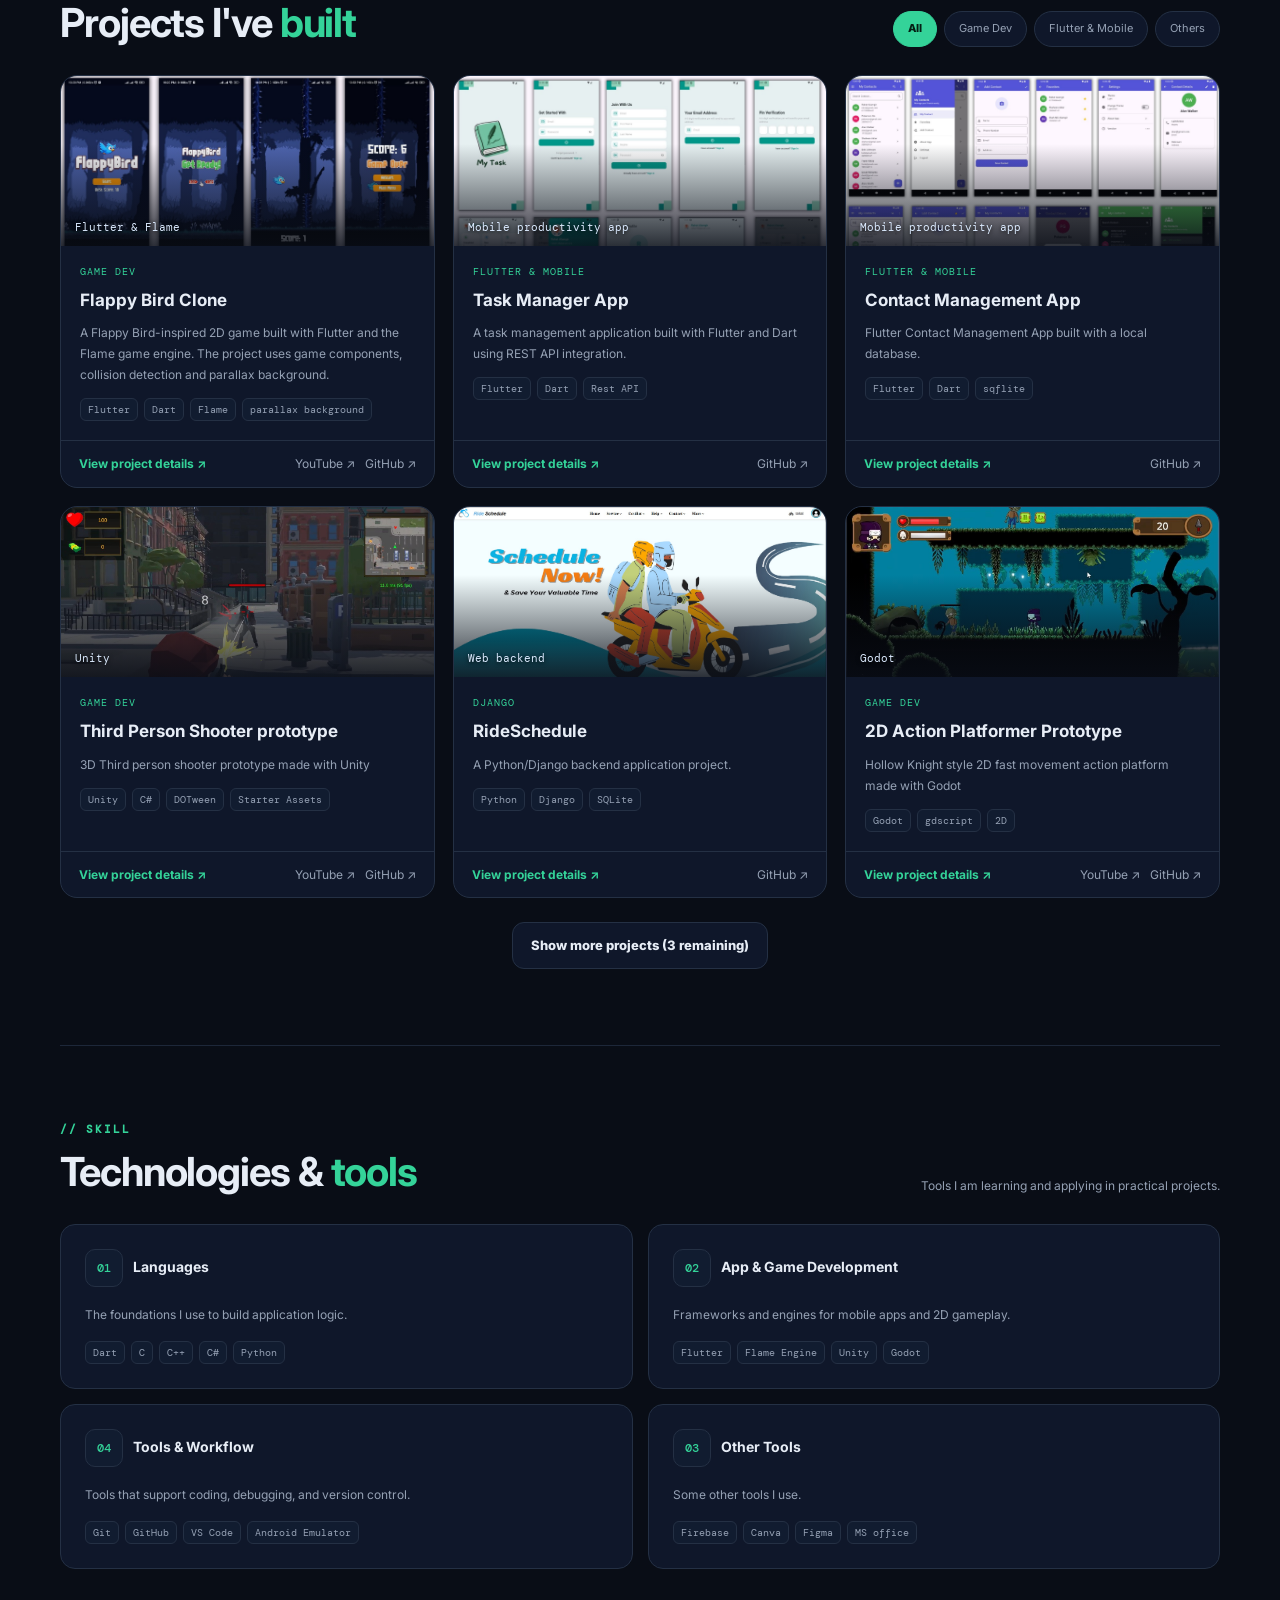
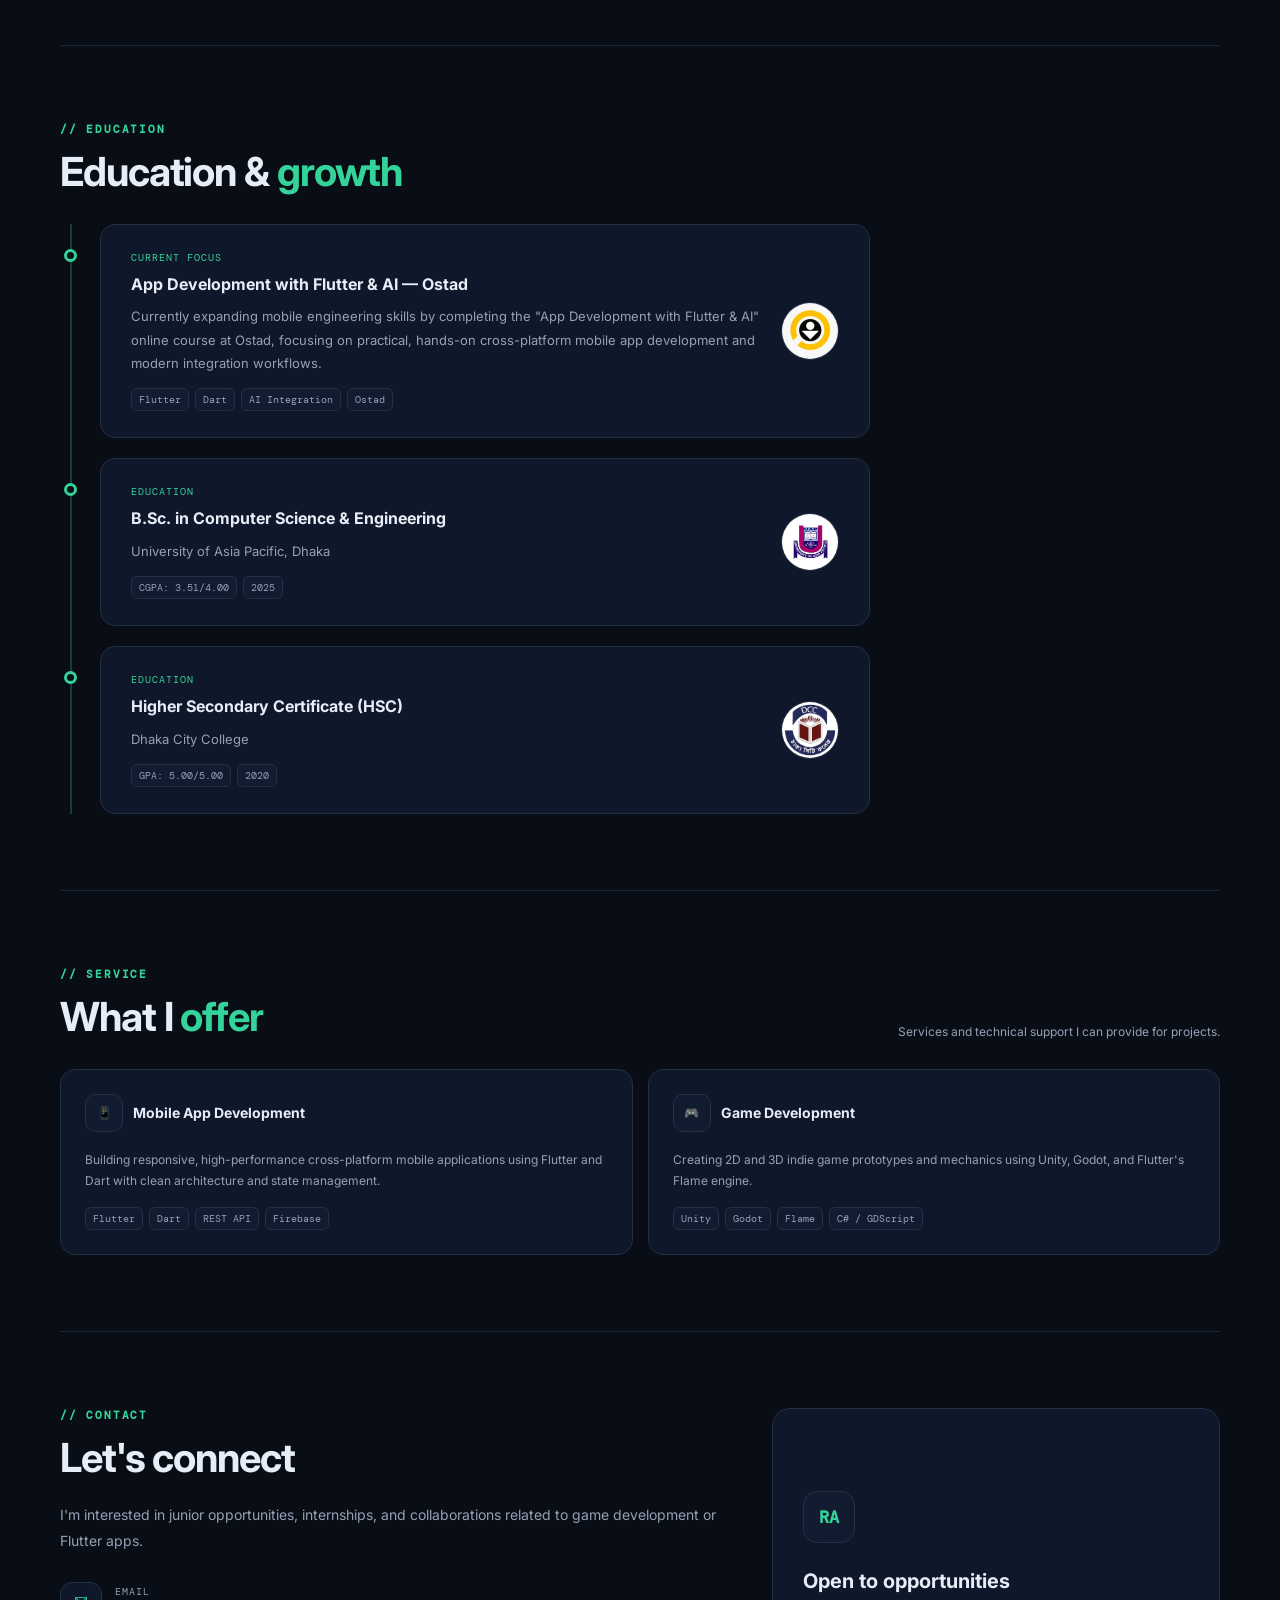
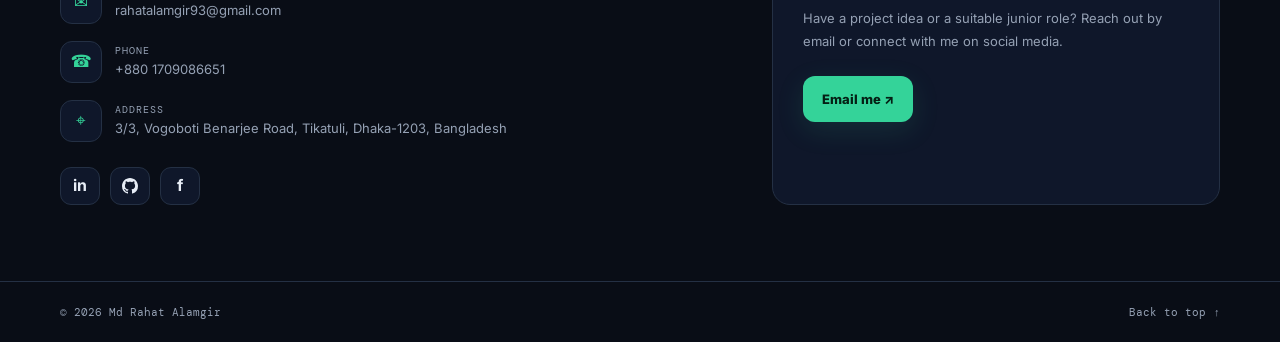
==== commit 3679bc67: "added service section" ====
--- a/index.html
+++ b/index.html
@@ -1,4 +1,3 @@
-<!-- index.html -->
 <!DOCTYPE html>
 <html lang="en">
 <head>
@@ -15,10 +14,10 @@
   <header class="site-header">
     <div class="container nav-wrap">
       <a class="brand" href="#hero">
-        <span class="brand-text"><span class="brand-white">RAHAT</span><span class="brand-green">.DEV</span></span>
+        <span class="brand-text"><span class="brand-white">RAHAT</span><span class="brand-green">.PORTFOLIO</span></span>
       </a>
       <nav class="desktop-nav" aria-label="Main navigation">
-        <a href="#about">About</a><a href="#projects">Projects</a><a href="#skill">Skill</a><a href="#education">Education</a><a href="#contact">Contact</a>
+        <a href="#about">About</a><a href="#projects">Projects</a><a href="#skill">Skill</a><a href="#education">Education</a><a href="#service">Service</a><a href="#contact">Contact</a>
       </nav>
       <div class="nav-actions">
         <button class="icon-button" id="themeToggle" aria-label="Toggle color theme" title="Toggle theme">☼</button>
@@ -27,7 +26,7 @@
       </div>
     </div>
     <nav class="mobile-nav" id="mobileNav" aria-label="Mobile navigation">
-      <a href="#about">About</a><a href="#projects">Projects</a><a href="#skill">Skill</a><a href="#education">Education</a><a href="#contact">Contact</a>
+      <a href="#about">About</a><a href="#projects">Projects</a><a href="#skill">Skill</a><a href="#education">Education</a><a href="#service">Service</a><a href="#contact">Contact</a>
     </nav>
   </header>
 
@@ -35,18 +34,19 @@
     <section class="hero section" id="hero">
       <div class="hero-copy">
         <div class="status-pill"><span class="status-dot"></span><span data-profile="badge">Open to junior roles and internships</span></div>
-        <p class="eyebrow">GAME DEVELOPMENT · MOBILE APPS</p>
-        <h1>Game Developer &amp; Flutter Developer</h1>
-        <h2 data-profile="name" class="hero-name">Rahat Alamgir</h2>
-        <!-- <p class="hero-roll" data-profile="roll">Roll: Add your roll number</p> -->
+        <h3 class="brand-green">Hi! I'm</h3>
+        <h1 data-profile="name" class="hero-name">Rahat Alamgir</h1>
+        <h3 class="brand-green">Game Developer &amp; Flutter Developer</h3>
         <p class="lead" data-profile="tagline">Building small games and mobile applications while growing my development skills.</p>
         <div class="hero-buttons">
           <a class="button" href="#projects">🎮 Explore Projects</a>
           <a class="button button-outline" href="#contact">✉ Contact Me</a>
-          <a class="button button-outline" data-profile="cvLink" href="assets/Rahat-Alamgir-CV.pdf" download>CV</a>
+          <a class="button button-outline" data-profile="cvLink" href="assets/Rahat-Alamgir-CV.pdf" target="_blank" rel="noreferrer">CV</a>
         </div>
         <div class="social-row">
-          <a class="icon-button social-link" data-link="github" href="#" target="_blank" rel="noreferrer" aria-label="GitHub">GH</a>
+          <a class="icon-button social-link" data-link="github" href="#" target="_blank" rel="noreferrer" aria-label="GitHub">
+            <svg height="16" aria-hidden="true" viewBox="0 0 16 16" version="1.1" width="16" fill="currentColor"><path d="M8 0c4.42 0 8 3.58 8 8a8.013 8.013 0 0 1-5.45 7.59c-.4.08-.55-.17-.55-.38 0-.27.01-1.13.01-2.2 0-.75-.25-1.23-.54-1.48 1.78-.2 3.65-.88 3.65-3.95 0-.88-.31-1.59-.82-2.15.08-.2.36-1.02-.08-2.12 0 0-.67-.22-2.2.82-.64-.18-1.32-.27-2-.27-.68 0-1.36.09-2 .27-1.53-1.03-2.2-.82-2.2-.82-.44 1.1-.16 1.92-.08 2.12-.51.56-.82 1.28-.82 2.15 0 3.06 1.86 3.75 3.64 3.95-.23.2-.44.55-.51 1.07-.46.21-1.61.55-2.33-.66-.15-.24-.6-.83-1.23-.82-.67.01-.27.38.01.53.34.19.73.9.82 1.13.16.45.68 1.31 2.69.94 0 .67.01 1.3.01 1.49 0 .21-.15.45-.55.38A7.995 7.995 0 0 1 0 8c0-4.42 3.58-8 8-8Z"></path></svg>
+          </a>
           <a class="icon-button social-link" data-link="facebook" href="#" target="_blank" rel="noreferrer" aria-label="Facebook">f</a>
           <a class="icon-button social-link" data-link="linkedin" href="#" target="_blank" rel="noreferrer" aria-label="LinkedIn">in</a>
           <button class="email-copy" id="copyEmail" type="button">✉ <span data-profile="email">your-email@example.com</span></button>
@@ -84,9 +84,9 @@
           <h3 data-profile="name">Name</h3>
           <p class="body-copy" data-profile="bio">BIO</p>
           <div class="stat-grid">
-            <div class="stat-card"><strong>02</strong><span>Portfolio projects</span></div>
-            <div class="stat-card"><strong>2D</strong><span>Game development</span></div>
-            <div class="stat-card"><strong>Flutter</strong><span>Mobile development</span></div>
+            <div class="stat-card"><strong>09</strong><span>Portfolio projects</span></div>
+            <div class="stat-card"><strong>04</strong><span>Game development</span></div>
+            <div class="stat-card"><strong>03</strong><span>Mobile development</span></div>
           </div>
         </div>
       </div>
@@ -125,19 +125,72 @@
         <article class="timeline-item">
           <span class="timeline-dot"></span>
           <div class="timeline-card">
-            <div class="timeline-meta">CURRENT FOCUS</div>
-            <h3>App Development with Flutter &amp; AI — Ostad</h3>
-            <p>Currently expanding mobile engineering skills by completing the "App Development with Flutter &amp; AI" online course at <a href="https://ostad.app" target="_blank" rel="noopener">Ostad</a>, focusing on practical, hands-on cross-platform mobile app development and modern integration workflows.</p>
-            <div class="tag-list">
-              <span>Flutter</span>
-              <span>Dart</span>
-              <span>AI Integration</span>
-              <span>Ostad</span>
-            </div>
-          </div>
-        </article>
-        <article class="timeline-item"><span class="timeline-dot"></span><div class="timeline-card"><div class="timeline-meta">EDUCATION</div><h3>B.Sc. in Computer Science & Engineering</h3><p>University of Asia Pacific, Dhaka </p><div class="tag-list"><span>CGPA: 3.51/4.00</span><span>2025</span></div></div></article>
-        <article class="timeline-item"><span class="timeline-dot"></span><div class="timeline-card"><div class="timeline-meta">EDUCATION</div><h3>Higher Secondary Certificate (HSC) </h3><p>Dhaka City College </p><div class="tag-list"><span>GPA: 5.00/5.00</span><span>2020</span></div></div></article>
+            <div class="timeline-card-body">
+              <div class="timeline-meta">CURRENT FOCUS</div>
+              <h3>App Development with Flutter &amp; AI — Ostad</h3>
+              <p>Currently expanding mobile engineering skills by completing the "App Development with Flutter &amp; AI" online course at <a href="https://ostad.app" target="_blank" rel="noopener">Ostad</a>, focusing on practical, hands-on cross-platform mobile app development and modern integration workflows.</p>
+              <div class="tag-list">
+                <span>Flutter</span>
+                <span>Dart</span>
+                <span>AI Integration</span>
+                <span>Ostad</span>
+              </div>
+            </div>
+            <div class="timeline-logo-wrap">
+              <img src="assets/education/ostad.jpg" class="timeline-logo" alt="Ostad">
+              <span class="timeline-logo-placeholder">OS</span>
+            </div>
+          </div>
+        </article>
+        <article class="timeline-item">
+          <span class="timeline-dot"></span>
+          <div class="timeline-card">
+            <div class="timeline-card-body">
+              <div class="timeline-meta">EDUCATION</div>
+              <h3>B.Sc. in Computer Science & Engineering</h3>
+              <p>University of Asia Pacific, Dhaka</p>
+              <div class="tag-list"><span>CGPA: 3.51/4.00</span><span>2025</span></div>
+            </div>
+            <div class="timeline-logo-wrap">
+              <img src="assets/education/uap.jpg" class="timeline-logo" alt="UAP">
+              <span class="timeline-logo-placeholder">UAP</span>
+            </div>
+          </div>
+        </article>
+        <article class="timeline-item">
+          <span class="timeline-dot"></span>
+          <div class="timeline-card">
+            <div class="timeline-card-body">
+              <div class="timeline-meta">EDUCATION</div>
+              <h3>Higher Secondary Certificate (HSC)</h3>
+              <p>Dhaka City College</p>
+              <div class="tag-list"><span>GPA: 5.00/5.00</span><span>2020</span></div>
+            </div>
+            <div class="timeline-logo-wrap">
+              <img src="assets/education/dcc.jpg" class="timeline-logo" alt="DCC">
+              <span class="timeline-logo-placeholder">DCC</span>
+            </div>
+          </div>
+        </article>
+      </div>
+    </section>
+
+    <section class="section section-border" id="service">
+      <div class="section-heading">
+        <div><p class="eyebrow">// SERVICE</p><h2>What I <span class="gradient-text">offer</span></h2></div>
+        <p class="section-subtitle">Services and technical support I can provide for projects.</p>
+      </div>
+      <div class="stack-grid stack-grid-redesigned">
+        <article class="stack-card">
+          <div class="stack-heading"><span>📱</span><h3>Mobile App Development</h3></div>
+          <p class="stack-description">Building responsive, high-performance cross-platform mobile applications using Flutter and Dart with clean architecture and state management.</p>
+          <div class="tag-list"><span>Flutter</span><span>Dart</span><span>REST API</span><span>Firebase</span></div>
+        </article>
+        <article class="stack-card">
+          <div class="stack-heading"><span>🎮</span><h3>Game Development</h3></div>
+          <p class="stack-description">Creating 2D and 3D indie game prototypes and mechanics using Unity, Godot, and Flutter's Flame engine.</p>
+          <div class="tag-list"><span>Unity</span><span>Godot</span><span>Flame</span><span>C# / GDScript</span></div>
+        </article>
       </div>
     </section>
 
@@ -150,7 +203,9 @@
         </div>
         <div class="contact-socials" aria-label="Social media links">
           <a class="icon-button social-link" data-link="linkedin" href="#" target="_blank" rel="noreferrer" aria-label="LinkedIn">in</a>
-          <a class="icon-button social-link" data-link="github" href="#" target="_blank" rel="noreferrer" aria-label="GitHub">GH</a>
+          <a class="icon-button social-link" data-link="github" href="#" target="_blank" rel="noreferrer" aria-label="GitHub">
+            <svg height="16" aria-hidden="true" viewBox="0 0 16 16" version="1.1" width="16" fill="currentColor"><path d="M8 0c4.42 0 8 3.58 8 8a8.013 8.013 0 0 1-5.45 7.59c-.4.08-.55-.17-.55-.38 0-.27.01-1.13.01-2.2 0-.75-.25-1.23-.54-1.48 1.78-.2 3.65-.88 3.65-3.95 0-.88-.31-1.59-.82-2.15.08-.2.36-1.02-.08-2.12 0 0-.67-.22-2.2.82-.64-.18-1.32-.27-2-.27-.68 0-1.36.09-2 .27-1.53-1.03-2.2-.82-2.2-.82-.44 1.1-.16 1.92-.08 2.12-.51.56-.82 1.28-.82 2.15 0 3.06 1.86 3.75 3.64 3.95-.23.2-.44.55-.51 1.07-.46.21-1.61.55-2.33-.66-.15-.24-.6-.83-1.23-.82-.67.01-.27.38.01.53.34.19.73.9.82 1.13.16.45.68 1.31 2.69.94 0 .67.01 1.3.01 1.49 0 .21-.15.45-.55.38A7.995 7.995 0 0 1 0 8c0-4.42 3.58-8 8-8Z"></path></svg>
+          </a>
           <a class="icon-button social-link" data-link="facebook" href="#" target="_blank" rel="noreferrer" aria-label="Facebook">f</a>
         </div>
       </div>
--- a/css/style.css
+++ b/css/style.css
@@ -30,7 +30,16 @@
 .art-label{position:absolute;z-index:2;bottom:12px;left:14px;color:#dbeafe;font:11px 'DM Mono',monospace;text-shadow:0 1px 4px rgba(0,0,0,0.8)}
 
 .project-content{padding:19px;display:flex;flex-direction:column;gap:11px;flex:1}.project-category{font:10px 'DM Mono',monospace;color:var(--green);text-transform:uppercase;letter-spacing:1px}.project-title-row{display:flex;align-items:start;justify-content:space-between;gap:10px}.project-title-row h3{font-size:17px;line-height:1.35}.project-description{font-size:12px;color:var(--muted);line-height:1.75;margin:0}.tag-list{display:flex;flex-wrap:wrap;gap:6px;margin-top:2px}.tag-list span{background:var(--surface2);border:1px solid var(--border);color:var(--muted);border-radius:6px;padding:4px 7px;font:10px 'DM Mono',monospace}.project-actions{display:flex;align-items:center;justify-content:space-between;gap:12px;border-top:1px solid var(--border);padding:13px 18px;font-size:12px;color:var(--muted)}.text-button{background:none;border:0;padding:0;color:var(--green);font-weight:700}.text-button:hover{text-decoration:underline}.repo-link{color:var(--muted)}.repo-link:hover{color:var(--green)}
-.section-subtitle{color:var(--muted);font-size:12px;max-width:340px;margin:0}.stack-grid{display:grid;grid-template-columns:repeat(3,minmax(0,1fr));gap:15px}.stack-card{padding:23px}.stack-heading{display:flex;align-items:center;gap:10px;margin-bottom:17px}.stack-heading span{font-size:22px}.stack-heading h3{font-size:14px}.timeline{max-width:800px;border-left:2px solid #34d39940;margin-left:10px;padding-left:28px;display:grid;gap:20px}.timeline-item{position:relative}.timeline-dot{position:absolute;width:13px;height:13px;background:var(--bg);border:3px solid var(--green);border-radius:50%;left:-36px;top:25px}.timeline-card{padding:22px}.timeline-meta{font:10px 'DM Mono',monospace;color:var(--green);letter-spacing:1px;margin-bottom:8px}.timeline-card h3{font-size:16px;margin-bottom:8px}.timeline-card p{font-size:13px;line-height:1.8;color:var(--muted);margin:0 0 13px}
+.section-subtitle{color:var(--muted);font-size:12px;max-width:340px;margin:0}.stack-grid{display:grid;grid-template-columns:repeat(3,minmax(0,1fr));gap:15px}.stack-card{padding:23px}.stack-heading{display:flex;align-items:center;gap:10px;margin-bottom:17px}.stack-heading span{font-size:22px}.stack-heading h3{font-size:14px}.timeline{max-width:800px;border-left:2px solid #34d39940;margin-left:10px;padding-left:28px;display:grid;gap:20px}.timeline-item{position:relative}.timeline-dot{position:absolute;width:13px;height:13px;background:var(--bg);border:3px solid var(--green);border-radius:50%;left:-36px;top:25px}
+
+/* Timeline Cards with Logo slot */
+.timeline-card{padding:26px 30px;display:flex;align-items:center;justify-content:space-between;gap:20px}
+.timeline-card-body{flex:1;min-width:0}
+.timeline-logo-wrap{width:58px;height:58px;border-radius:50%;border:1px solid var(--border);background:var(--surface2);display:grid;place-items:center;overflow:hidden;flex-shrink:0}
+.timeline-logo{width:100%;height:100%;object-fit:cover}
+.timeline-logo-placeholder{font:700 13px 'DM Mono',monospace;color:var(--green)}
+
+.timeline-meta{font:10px 'DM Mono',monospace;color:var(--green);letter-spacing:1px;margin-bottom:8px}.timeline-card h3{font-size:16px;margin-bottom:8px}.timeline-card p{font-size:13px;line-height:1.8;color:var(--muted);margin:0 0 13px}
 .contact-section{display:grid;grid-template-columns:1fr .9fr;gap:55px;align-items:start}.contact-details{margin-top:25px;display:grid;gap:10px;color:var(--muted);font-size:13px}.contact-details p{margin:0}.contact-details a:hover{color:var(--green)}.contact-form{padding:23px;border:1px solid var(--border);background:var(--surface);border-radius:17px;display:flex;flex-direction:column;gap:8px}.contact-form label{font-size:11px;color:var(--muted);margin-top:5px}.contact-form input,.contact-form textarea{width:100%;background:var(--bg);border:1px solid var(--border);border-radius:9px;padding:11px 12px;color:var(--text);outline:none;font-size:13px;resize:vertical}.contact-form input:focus,.contact-form textarea:focus{border-color:var(--green)}.button-full{width:100%;margin-top:8px}.form-note{color:var(--muted);font-size:10px;margin:5px 0 0;line-height:1.6}.site-footer{border-top:1px solid var(--border);padding:23px 0;color:var(--muted);font:11px 'DM Mono',monospace}.footer-inner{display:flex;justify-content:space-between;gap:15px}.project-dialog{width:min(600px,calc(100% - 30px));max-height:88vh;overflow:auto;background:var(--surface);color:var(--text);border:1px solid var(--border);border-radius:18px;padding:25px;box-shadow:0 30px 100px #0008}.project-dialog::backdrop{background:#030712c9;backdrop-filter:blur(5px)}.dialog-close{position:sticky;float:right;top:0;border:1px solid var(--border);background:var(--surface2);color:var(--text);border-radius:8px;width:34px;height:34px;font-size:23px}.dialog-art{clear:both;height:180px;border-radius:12px;background:var(--surface2);display:grid;place-items:center;font-size:50px;margin-bottom:20px;overflow:hidden}.project-dialog h2{font-size:26px;margin-bottom:12px}.project-dialog>p:not(.eyebrow){color:var(--muted);font-size:13px;line-height:1.8}.dialog-links{display:flex;gap:10px;flex-wrap:wrap;margin-top:20px}
 @media(min-width:800px){.stat-grid{grid-template-columns:repeat(2,minmax(0,1fr))}}
 @media(max-width:850px){.desktop-nav{gap:15px}.hero{gap:28px}.hero h1{font-size:clamp(36px,6vw,52px)}.about-grid,.contact-section{gap:30px}.stack-grid{grid-template-columns:1fr 1fr}.section-heading{align-items:start;flex-direction:column}.section-subtitle{max-width:600px}}
@@ -127,6 +136,7 @@
 body.light .about-photo-frame{background:#fff}
 button:focus-visible,a:focus-visible{outline:2px solid var(--green);outline-offset:3px}
 
+
 @media(max-width:950px){
   .hero{grid-template-columns:minmax(0,1fr) minmax(0,.9fr);gap:30px}
   .project-grid{grid-template-columns:repeat(2,minmax(0,1fr))}
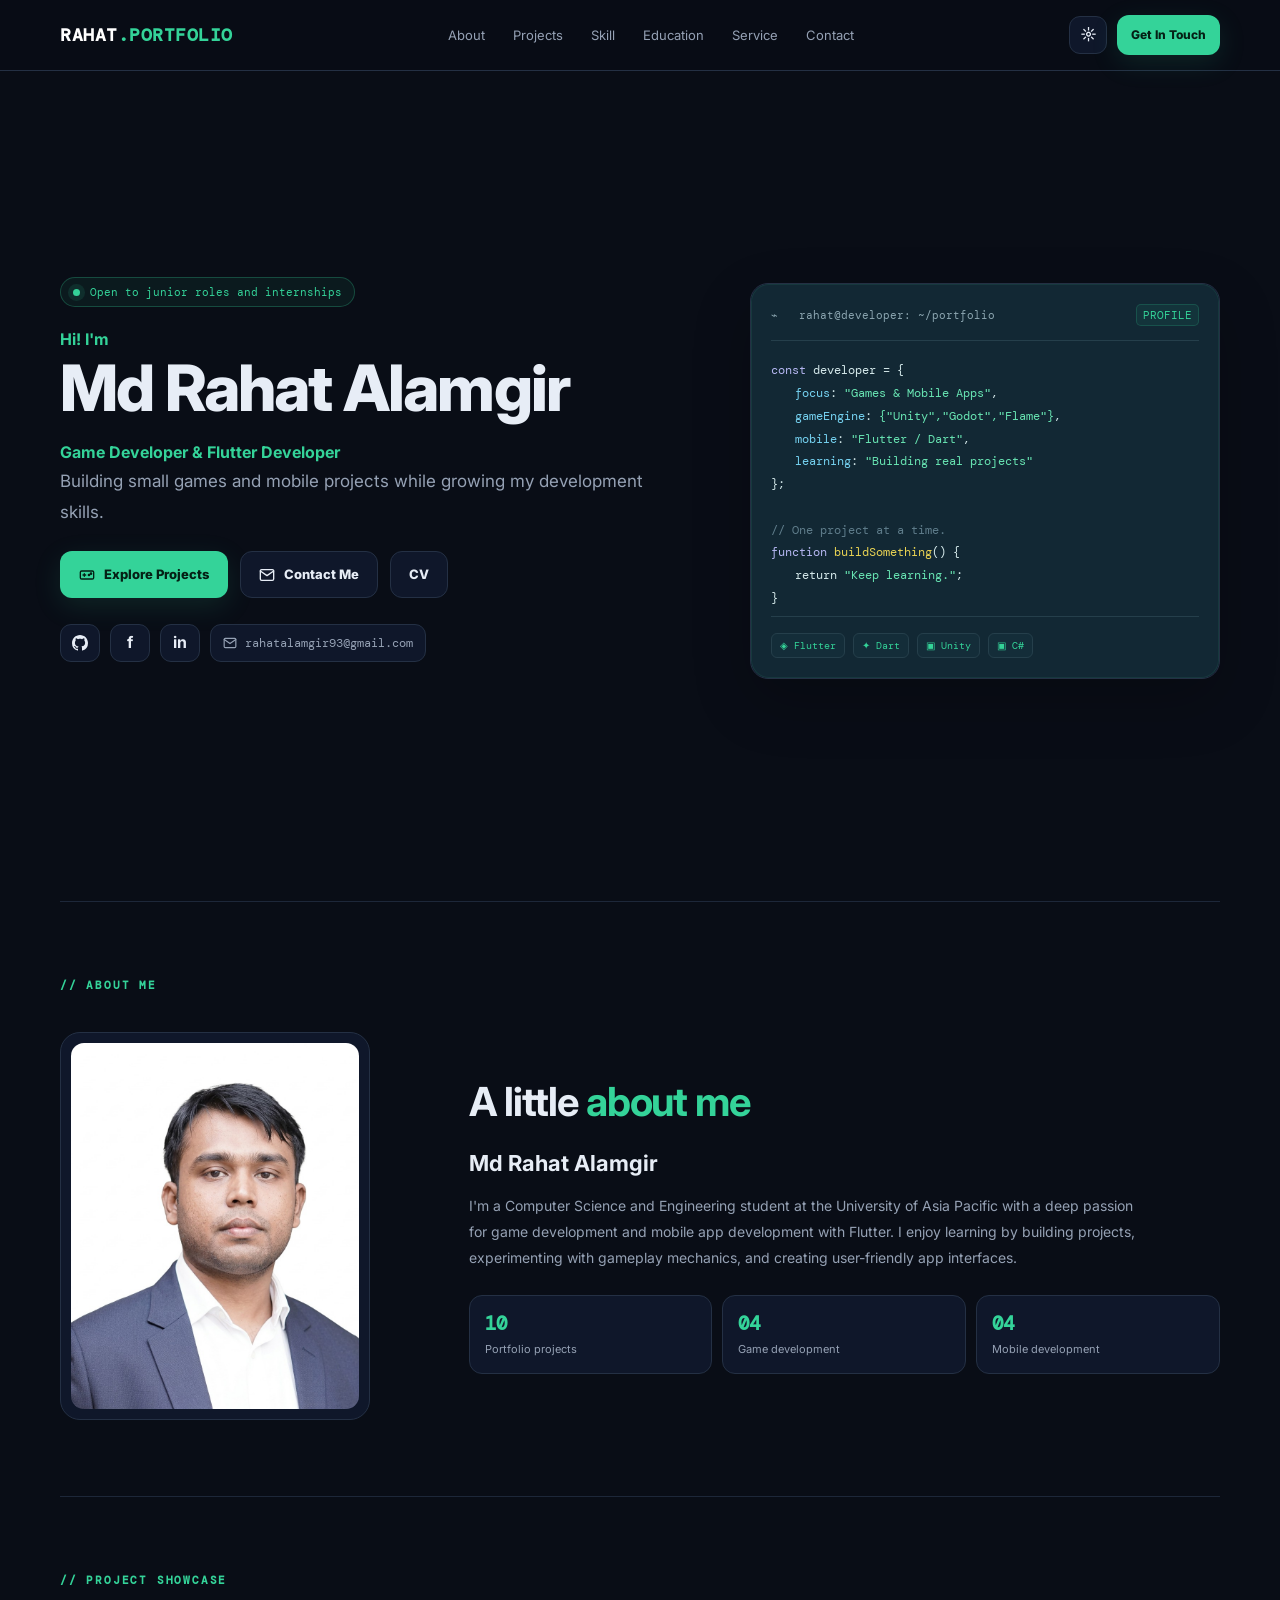
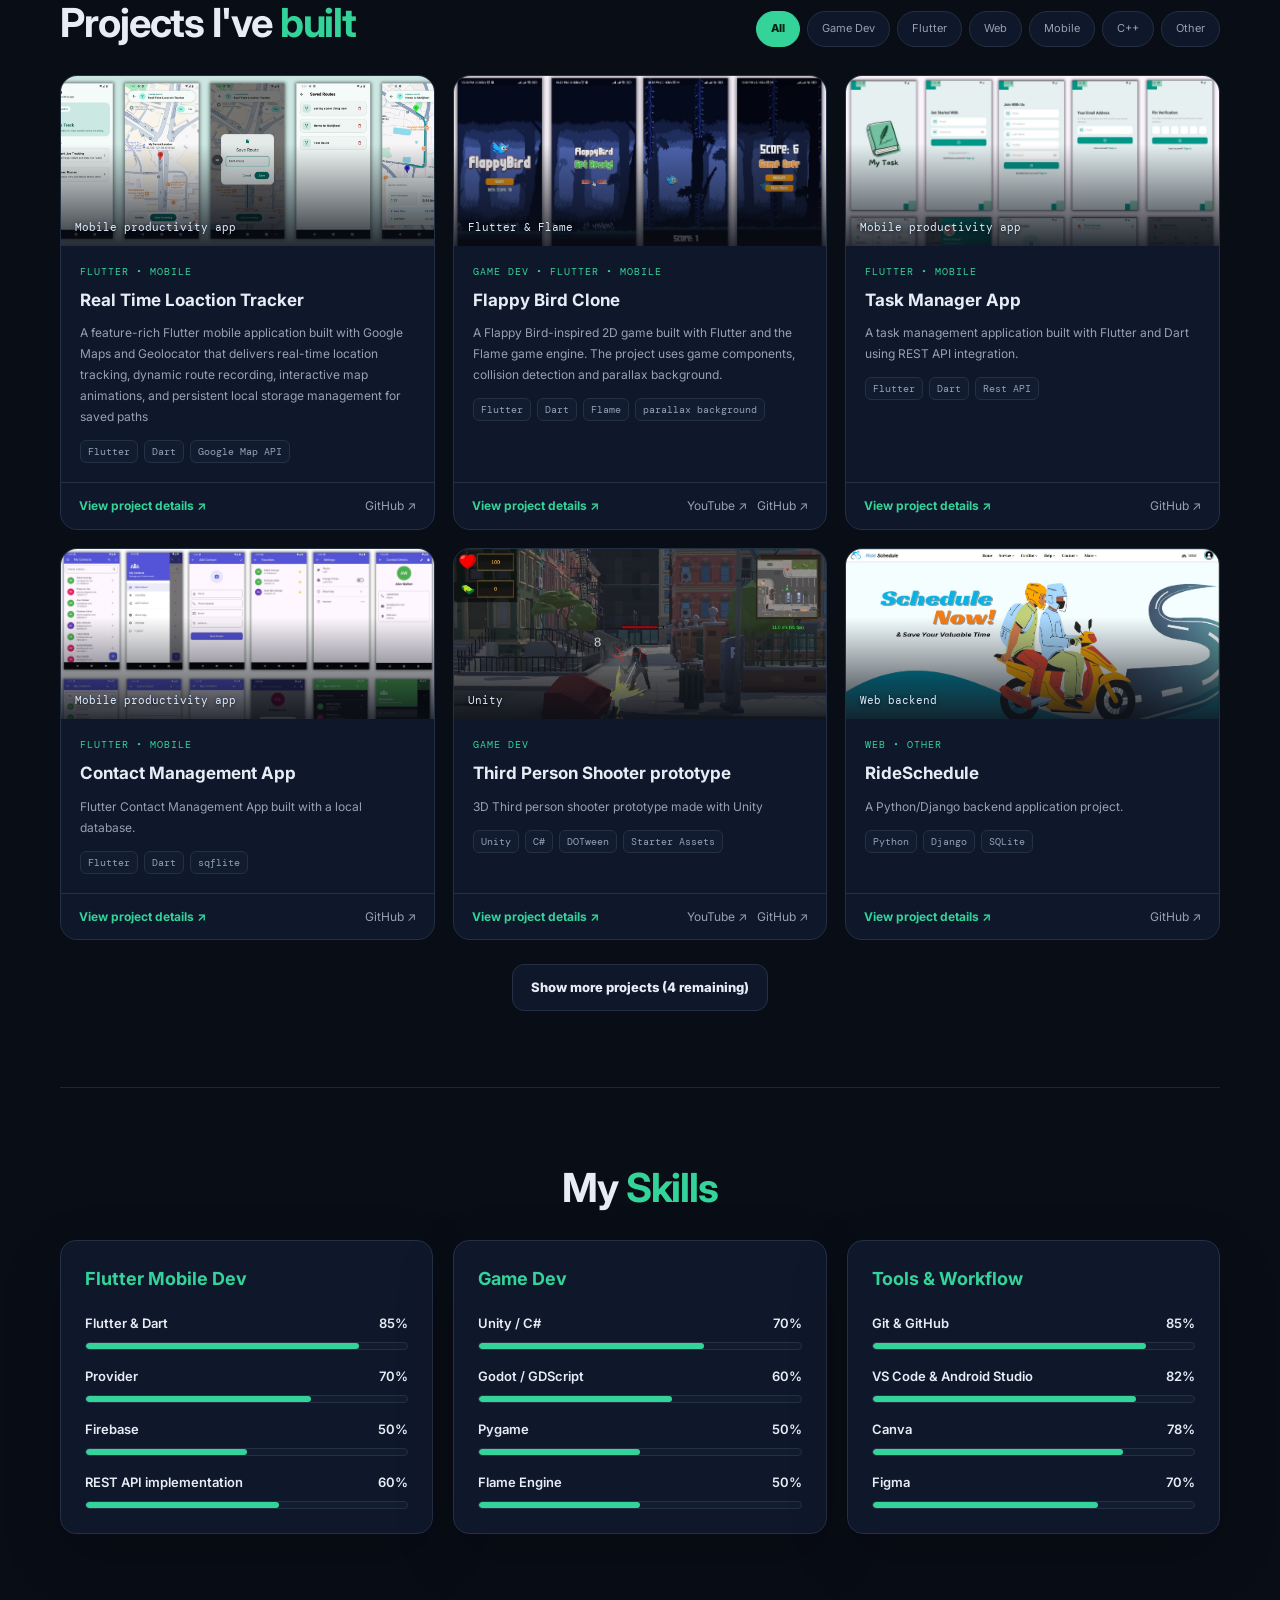
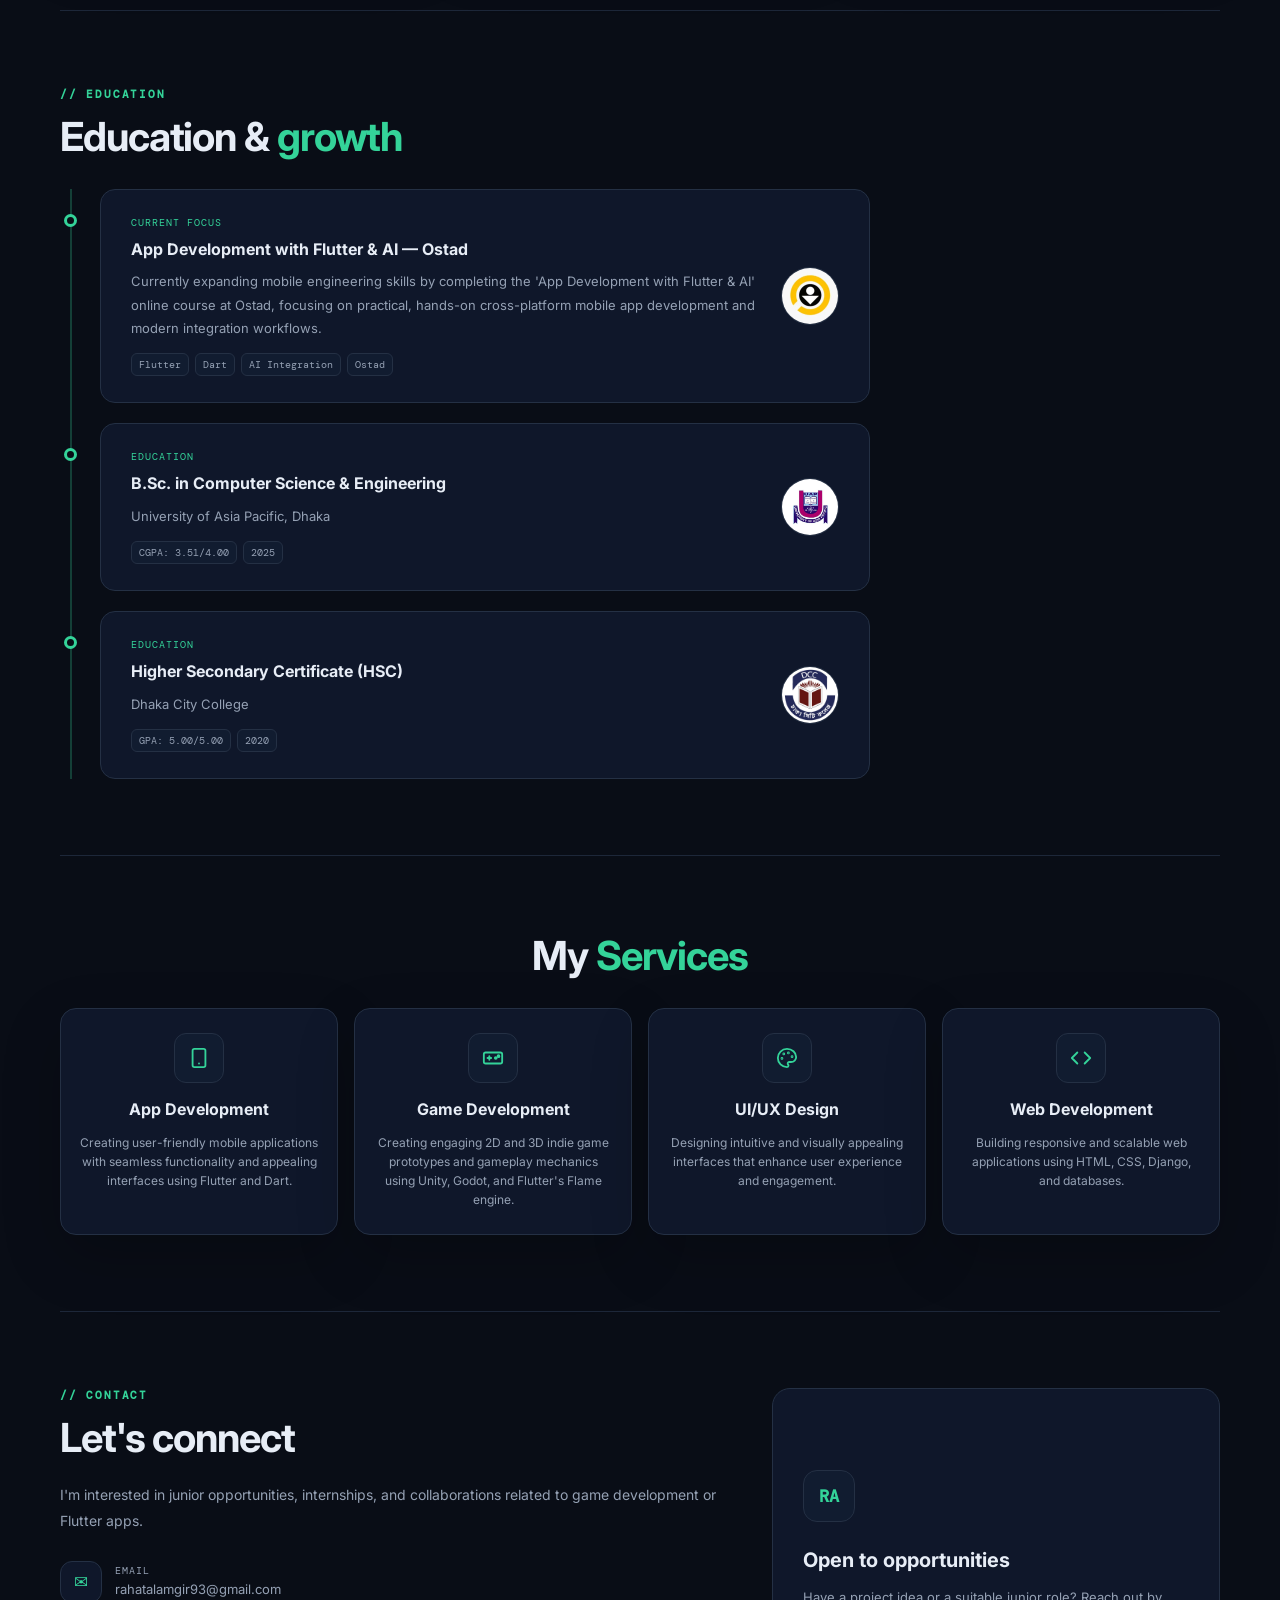
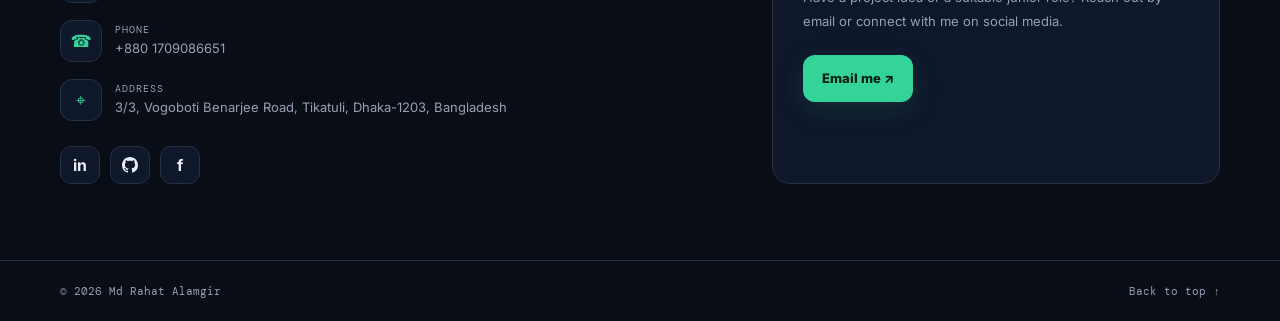
==== commit 100aaf3a: "update UI" ====
--- a/index.html
+++ b/index.html
@@ -7,6 +7,7 @@
   <meta name="description" content="Portfolio of Rahat Alamgir — game development and Flutter projects.">
   <title>Rahat Alamgir | Game Dev & Flutter</title>
   <link rel="stylesheet" href="css/style.css">
+  <script src="js/data.js" defer></script>
   <script src="js/script.js" defer></script>
 </head>
 <body>
@@ -39,8 +40,14 @@
         <h3 class="brand-green">Game Developer &amp; Flutter Developer</h3>
         <p class="lead" data-profile="tagline">Building small games and mobile applications while growing my development skills.</p>
         <div class="hero-buttons">
-          <a class="button" href="#projects">🎮 Explore Projects</a>
-          <a class="button button-outline" href="#contact">✉ Contact Me</a>
+          <a class="button" href="#projects">
+            <svg height="16" width="16" viewBox="0 0 24 24" fill="none" stroke="currentColor" stroke-width="2" stroke-linecap="round" stroke-linejoin="round"><rect x="2" y="6" width="20" height="12" rx="2"></rect><path d="M6 12h4"></path><path d="M8 10v4"></path><circle cx="15" cy="12" r="1"></circle><circle cx="18" cy="10" r="1"></circle></svg>
+            Explore Projects
+          </a>
+          <a class="button button-outline" href="#contact">
+            <svg height="16" width="16" viewBox="0 0 24 24" fill="none" stroke="currentColor" stroke-width="2" stroke-linecap="round" stroke-linejoin="round"><path d="M4 4h16c1.1 0 2 .9 2 2v12c0 1.1-.9 2-2 2H4c-1.1 0-2-.9-2-2V6c0-1.1.9-2 2-2z"></path><polyline points="22,6 12,13 2,6"></polyline></svg>
+            Contact Me
+          </a>
           <a class="button button-outline" data-profile="cvLink" href="assets/Rahat-Alamgir-CV.pdf" target="_blank" rel="noreferrer">CV</a>
         </div>
         <div class="social-row">
@@ -49,7 +56,10 @@
           </a>
           <a class="icon-button social-link" data-link="facebook" href="#" target="_blank" rel="noreferrer" aria-label="Facebook">f</a>
           <a class="icon-button social-link" data-link="linkedin" href="#" target="_blank" rel="noreferrer" aria-label="LinkedIn">in</a>
-          <button class="email-copy" id="copyEmail" type="button">✉ <span data-profile="email">your-email@example.com</span></button>
+          <button class="email-copy" id="copyEmail" type="button">
+            <svg height="14" width="14" viewBox="0 0 24 24" fill="none" stroke="currentColor" stroke-width="2" stroke-linecap="round" stroke-linejoin="round"><path d="M4 4h16c1.1 0 2 .9 2 2v12c0 1.1-.9 2-2 2H4c-1.1 0-2-.9-2-2V6c0-1.1.9-2 2-2z"></path><polyline points="22,6 12,13 2,6"></polyline></svg>
+            <span data-profile="email">your-email@example.com</span>
+          </button>
         </div>
         <p class="small-note" id="copyStatus" aria-live="polite"></p>
       </div>
@@ -83,10 +93,8 @@
           <h2>A little <span class="gradient-text">about me</span></h2>
           <h3 data-profile="name">Name</h3>
           <p class="body-copy" data-profile="bio">BIO</p>
-          <div class="stat-grid">
-            <div class="stat-card"><strong>09</strong><span>Portfolio projects</span></div>
-            <div class="stat-card"><strong>04</strong><span>Game development</span></div>
-            <div class="stat-card"><strong>03</strong><span>Mobile development</span></div>
+          <div class="stat-grid" id="aboutStatsContainer">
+            <!-- Dynamically populated from script.js -->
           </div>
         </div>
       </div>
@@ -98,8 +106,11 @@
         <div class="filter-row" role="group" aria-label="Filter projects">
           <button class="filter-button active" data-filter="All">All</button>
           <button class="filter-button" data-filter="Game Dev">Game Dev</button>
-          <button class="filter-button" data-filter="Flutter & Mobile">Flutter & Mobile</button>
-          <button class="filter-button" data-filter="Others">Others</button>
+          <button class="filter-button" data-filter="Flutter">Flutter</button>
+          <button class="filter-button" data-filter="Web">Web</button>
+          <button class="filter-button" data-filter="Mobile">Mobile</button>
+          <button class="filter-button" data-filter="C++">C++</button>
+          <button class="filter-button" data-filter="Other">Other</button>
         </div>
       </div>
       <div class="project-grid" id="projectGrid"></div>
@@ -107,91 +118,22 @@
     </section>
 
     <section class="section section-border" id="skill">
-      <div class="section-heading">
-        <div><p class="eyebrow">// SKILL</p><h2>Technologies &amp; <span class="gradient-text">tools</span></h2></div>
-        <p class="section-subtitle">Tools I am learning and applying in practical projects.</p>
+      <div class="section-heading centered-heading">
+        <h2 style="text-align: center; width: 100%;">My <span class="gradient-text">Skills</span></h2>
       </div>
-      <div class="stack-grid stack-grid-redesigned">
-        <article class="stack-card"><div class="stack-heading"><span>01</span><h3>Languages</h3></div><p class="stack-description">The foundations I use to build application logic.</p><div class="tag-list"><span>Dart</span><span>C</span><span>C++</span><span>C#</span><span>Python</span></div></article>
-        <article class="stack-card"><div class="stack-heading"><span>02</span><h3>App &amp; Game Development</h3></div><p class="stack-description">Frameworks and engines for mobile apps and 2D gameplay.</p><div class="tag-list"><span>Flutter</span><span>Flame Engine</span><span>Unity</span><span>Godot</span></div></article>
-        <article class="stack-card"><div class="stack-heading"><span>04</span><h3>Tools &amp; Workflow</h3></div><p class="stack-description">Tools that support coding, debugging, and version control.</p><div class="tag-list"><span>Git</span><span>GitHub</span><span>VS Code</span><span>Android Emulator</span></div></article>
-        <article class="stack-card"><div class="stack-heading"><span>03</span><h3>Other Tools</h3></div><p class="stack-description">Some other tools I use.</p><div class="tag-list"><span>Firebase</span><span>Canva</span><span>Figma</span><span>MS office</span></div></article>
-      </div>
+      <div class="skills-grid-custom" id="skillsContainer"></div>
     </section>
 
     <section class="section section-border" id="education">
       <div class="section-heading"><div><p class="eyebrow">// EDUCATION</p><h2>Education & <span class="gradient-text">growth</span></h2></div></div>
-      <div class="timeline">
-        <article class="timeline-item">
-          <span class="timeline-dot"></span>
-          <div class="timeline-card">
-            <div class="timeline-card-body">
-              <div class="timeline-meta">CURRENT FOCUS</div>
-              <h3>App Development with Flutter &amp; AI — Ostad</h3>
-              <p>Currently expanding mobile engineering skills by completing the "App Development with Flutter &amp; AI" online course at <a href="https://ostad.app" target="_blank" rel="noopener">Ostad</a>, focusing on practical, hands-on cross-platform mobile app development and modern integration workflows.</p>
-              <div class="tag-list">
-                <span>Flutter</span>
-                <span>Dart</span>
-                <span>AI Integration</span>
-                <span>Ostad</span>
-              </div>
-            </div>
-            <div class="timeline-logo-wrap">
-              <img src="assets/education/ostad.jpg" class="timeline-logo" alt="Ostad">
-              <span class="timeline-logo-placeholder">OS</span>
-            </div>
-          </div>
-        </article>
-        <article class="timeline-item">
-          <span class="timeline-dot"></span>
-          <div class="timeline-card">
-            <div class="timeline-card-body">
-              <div class="timeline-meta">EDUCATION</div>
-              <h3>B.Sc. in Computer Science & Engineering</h3>
-              <p>University of Asia Pacific, Dhaka</p>
-              <div class="tag-list"><span>CGPA: 3.51/4.00</span><span>2025</span></div>
-            </div>
-            <div class="timeline-logo-wrap">
-              <img src="assets/education/uap.jpg" class="timeline-logo" alt="UAP">
-              <span class="timeline-logo-placeholder">UAP</span>
-            </div>
-          </div>
-        </article>
-        <article class="timeline-item">
-          <span class="timeline-dot"></span>
-          <div class="timeline-card">
-            <div class="timeline-card-body">
-              <div class="timeline-meta">EDUCATION</div>
-              <h3>Higher Secondary Certificate (HSC)</h3>
-              <p>Dhaka City College</p>
-              <div class="tag-list"><span>GPA: 5.00/5.00</span><span>2020</span></div>
-            </div>
-            <div class="timeline-logo-wrap">
-              <img src="assets/education/dcc.jpg" class="timeline-logo" alt="DCC">
-              <span class="timeline-logo-placeholder">DCC</span>
-            </div>
-          </div>
-        </article>
-      </div>
+      <div class="timeline" id="educationContainer"></div>
     </section>
 
     <section class="section section-border" id="service">
-      <div class="section-heading">
-        <div><p class="eyebrow">// SERVICE</p><h2>What I <span class="gradient-text">offer</span></h2></div>
-        <p class="section-subtitle">Services and technical support I can provide for projects.</p>
+      <div class="section-heading centered-heading">
+        <h2 style="text-align: center; width: 100%;">My <span class="gradient-text">Services</span></h2>
       </div>
-      <div class="stack-grid stack-grid-redesigned">
-        <article class="stack-card">
-          <div class="stack-heading"><span>📱</span><h3>Mobile App Development</h3></div>
-          <p class="stack-description">Building responsive, high-performance cross-platform mobile applications using Flutter and Dart with clean architecture and state management.</p>
-          <div class="tag-list"><span>Flutter</span><span>Dart</span><span>REST API</span><span>Firebase</span></div>
-        </article>
-        <article class="stack-card">
-          <div class="stack-heading"><span>🎮</span><h3>Game Development</h3></div>
-          <p class="stack-description">Creating 2D and 3D indie game prototypes and mechanics using Unity, Godot, and Flutter's Flame engine.</p>
-          <div class="tag-list"><span>Unity</span><span>Godot</span><span>Flame</span><span>C# / GDScript</span></div>
-        </article>
-      </div>
+      <div class="services-grid-custom" id="servicesContainer"></div>
     </section>
 
     <section class="section section-border contact-section" id="contact">
--- a/css/style.css
+++ b/css/style.css
@@ -135,7 +135,6 @@
 body.light .terminal-card:before{background:#34d39918!important}
 body.light .about-photo-frame{background:#fff}
 button:focus-visible,a:focus-visible{outline:2px solid var(--green);outline-offset:3px}
-
 
 @media(max-width:950px){
   .hero{grid-template-columns:minmax(0,1fr) minmax(0,.9fr);gap:30px}
@@ -187,4 +186,130 @@
   .about-profile-copy .stat-card{display:grid;grid-template-columns:auto 1fr;align-items:center;gap:10px}
   .filter-row{grid-template-columns:1fr 1fr}
   .project-actions{align-items:flex-start}
+}
+
+/* Custom Skills Section (Reference Style) */
+.skills-grid-custom {
+  display: grid;
+  grid-template-columns: repeat(3, minmax(0, 1fr));
+  gap: 20px;
+}
+.skill-category-card {
+  background: var(--surface);
+  border: 1px solid var(--border);
+  border-radius: 16px;
+  padding: 24px;
+  box-shadow: var(--shadow);
+}
+.skill-category-card h3 {
+  font-size: 18px;
+  color: var(--green);
+  margin-bottom: 20px;
+}
+.skill-bar-item {
+  margin-bottom: 16px;
+}
+.skill-bar-item:last-child {
+  margin-bottom: 0;
+}
+.skill-info {
+  display: flex;
+  justify-content: space-between;
+  font-size: 13px;
+  font-weight: 600;
+  color: var(--text);
+  margin-bottom: 8px;
+}
+.skill-progress-track {
+  width: 100%;
+  height: 8px;
+  background: var(--surface2);
+  border-radius: 999px;
+  overflow: hidden;
+  border: 1px solid var(--border);
+}
+.skill-progress-fill {
+  height: 100%;
+  background: var(--green);
+  border-radius: 999px;
+}
+
+/* Custom Services Section (Reference Style with single-color icons) */
+.services-grid-custom {
+  display: grid;
+  grid-template-columns: repeat(4, minmax(0, 1fr));
+  gap: 16px;
+}
+.service-card-custom {
+  background: var(--surface);
+  border: 1px solid var(--border);
+  border-radius: 16px;
+  padding: 24px 18px;
+  text-align: center;
+  display: flex;
+  flex-direction: column;
+  align-items: center;
+  box-shadow: var(--shadow);
+  transition: transform .2s, border-color .2s;
+}
+.service-card-custom:hover {
+  transform: translateY(-4px);
+  border-color: #34d39970;
+}
+.service-icon-wrap {
+  color: var(--green);
+  margin-bottom: 14px;
+  display: grid;
+  place-items: center;
+  width: 50px;
+  height: 50px;
+  border-radius: 12px;
+  background: var(--surface2);
+  border: 1px solid var(--border);
+}
+.service-card-custom h3 {
+  font-size: 16px;
+  margin-bottom: 10px;
+  color: var(--text);
+}
+.service-card-custom p {
+  font-size: 12px;
+  color: var(--muted);
+  line-height: 1.6;
+  margin: 0;
+}
+
+/* Slightly Larger Project Dialog Window */
+.project-dialog {
+  width: min(720px, calc(100% - 30px)) !important;
+  max-height: 90vh !important;
+  padding: 32px !important;
+}
+.project-dialog .dialog-art {
+  height: 320px !important;
+}
+
+/* Responsive adjustments & 3 buttons per row on mobile for filters */
+@media(max-width: 1024px) {
+  .services-grid-custom {
+    grid-template-columns: repeat(2, minmax(0, 1fr));
+  }
+  .skills-grid-custom {
+    grid-template-columns: 1fr;
+  }
+}
+@media(max-width: 680px) {
+  .services-grid-custom {
+    grid-template-columns: 1fr;
+  }
+  .filter-row {
+    display: grid;
+    grid-template-columns: repeat(4, minmax(0, 1fr)) !important;
+    width: 100%;
+  }
+  .filter-button {
+    text-align: center;
+    padding: 8px 4px;
+    font-size: 10px;
+  }
 }
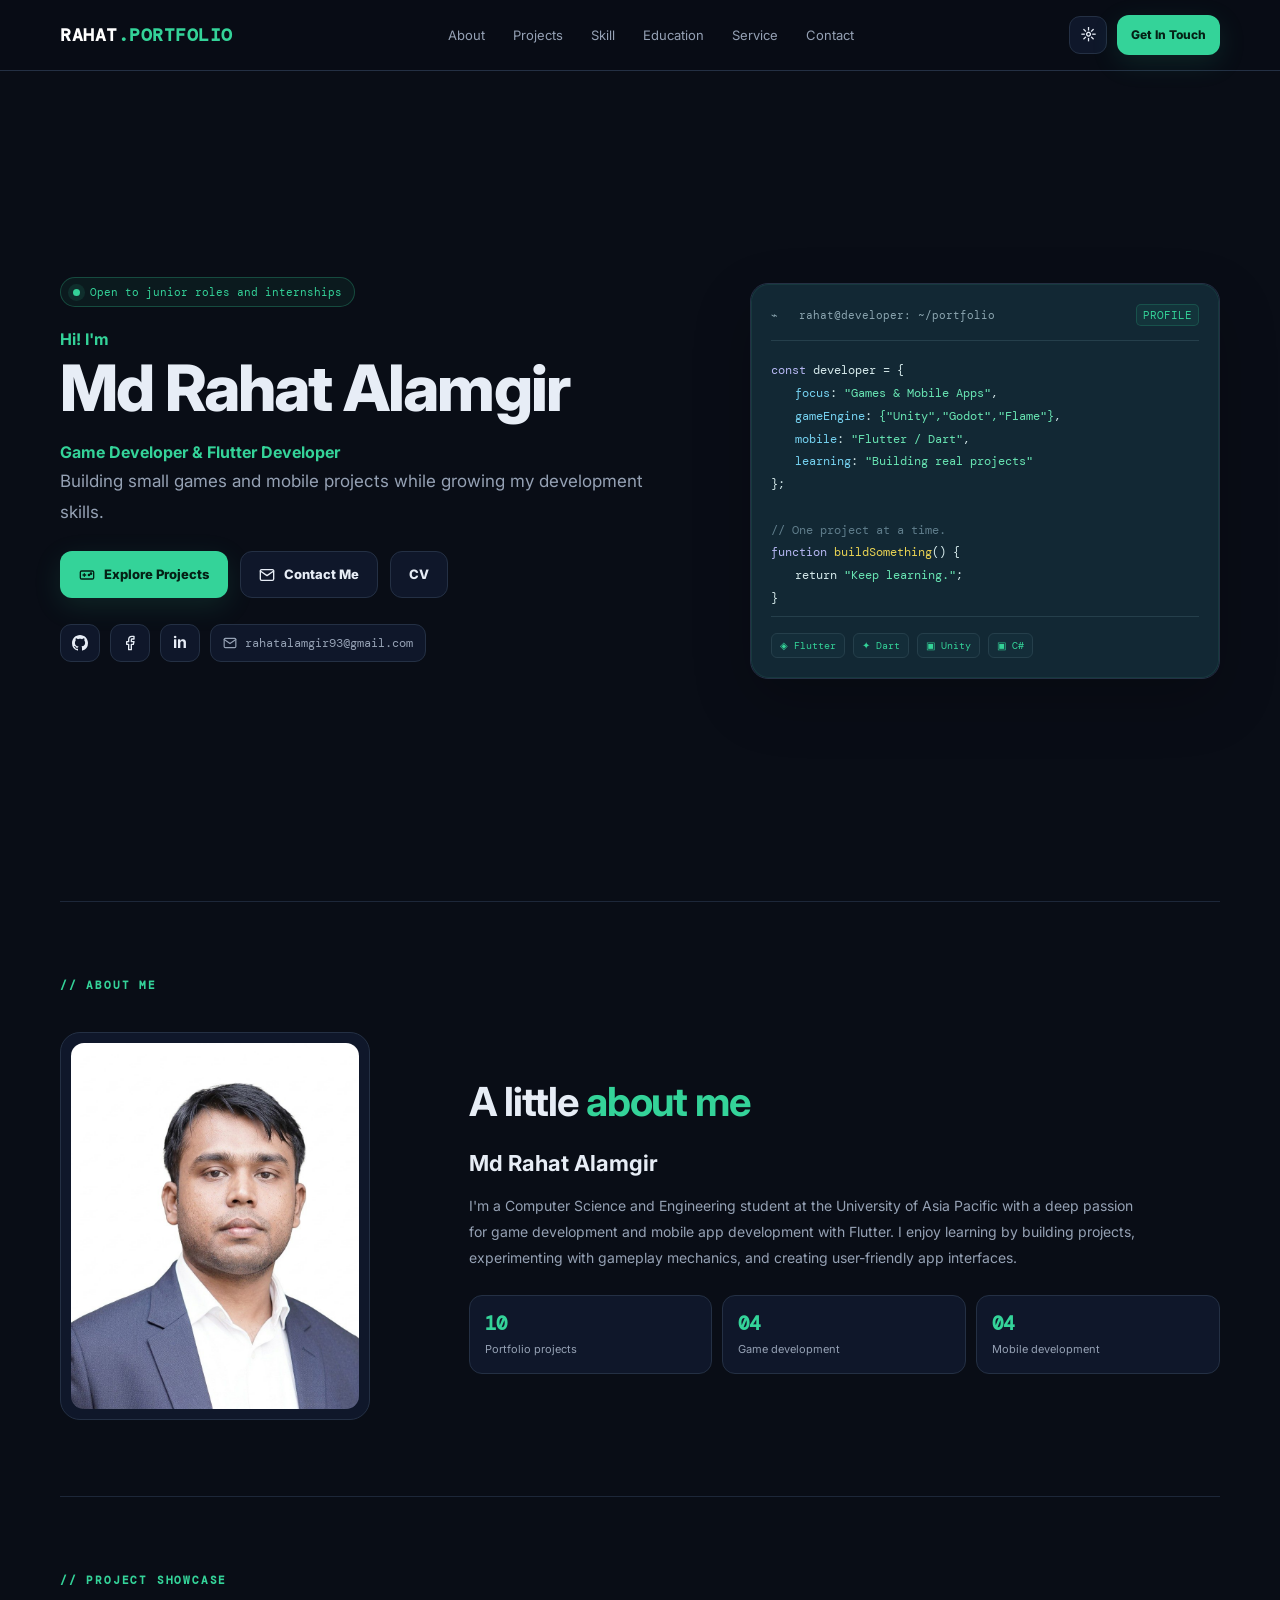
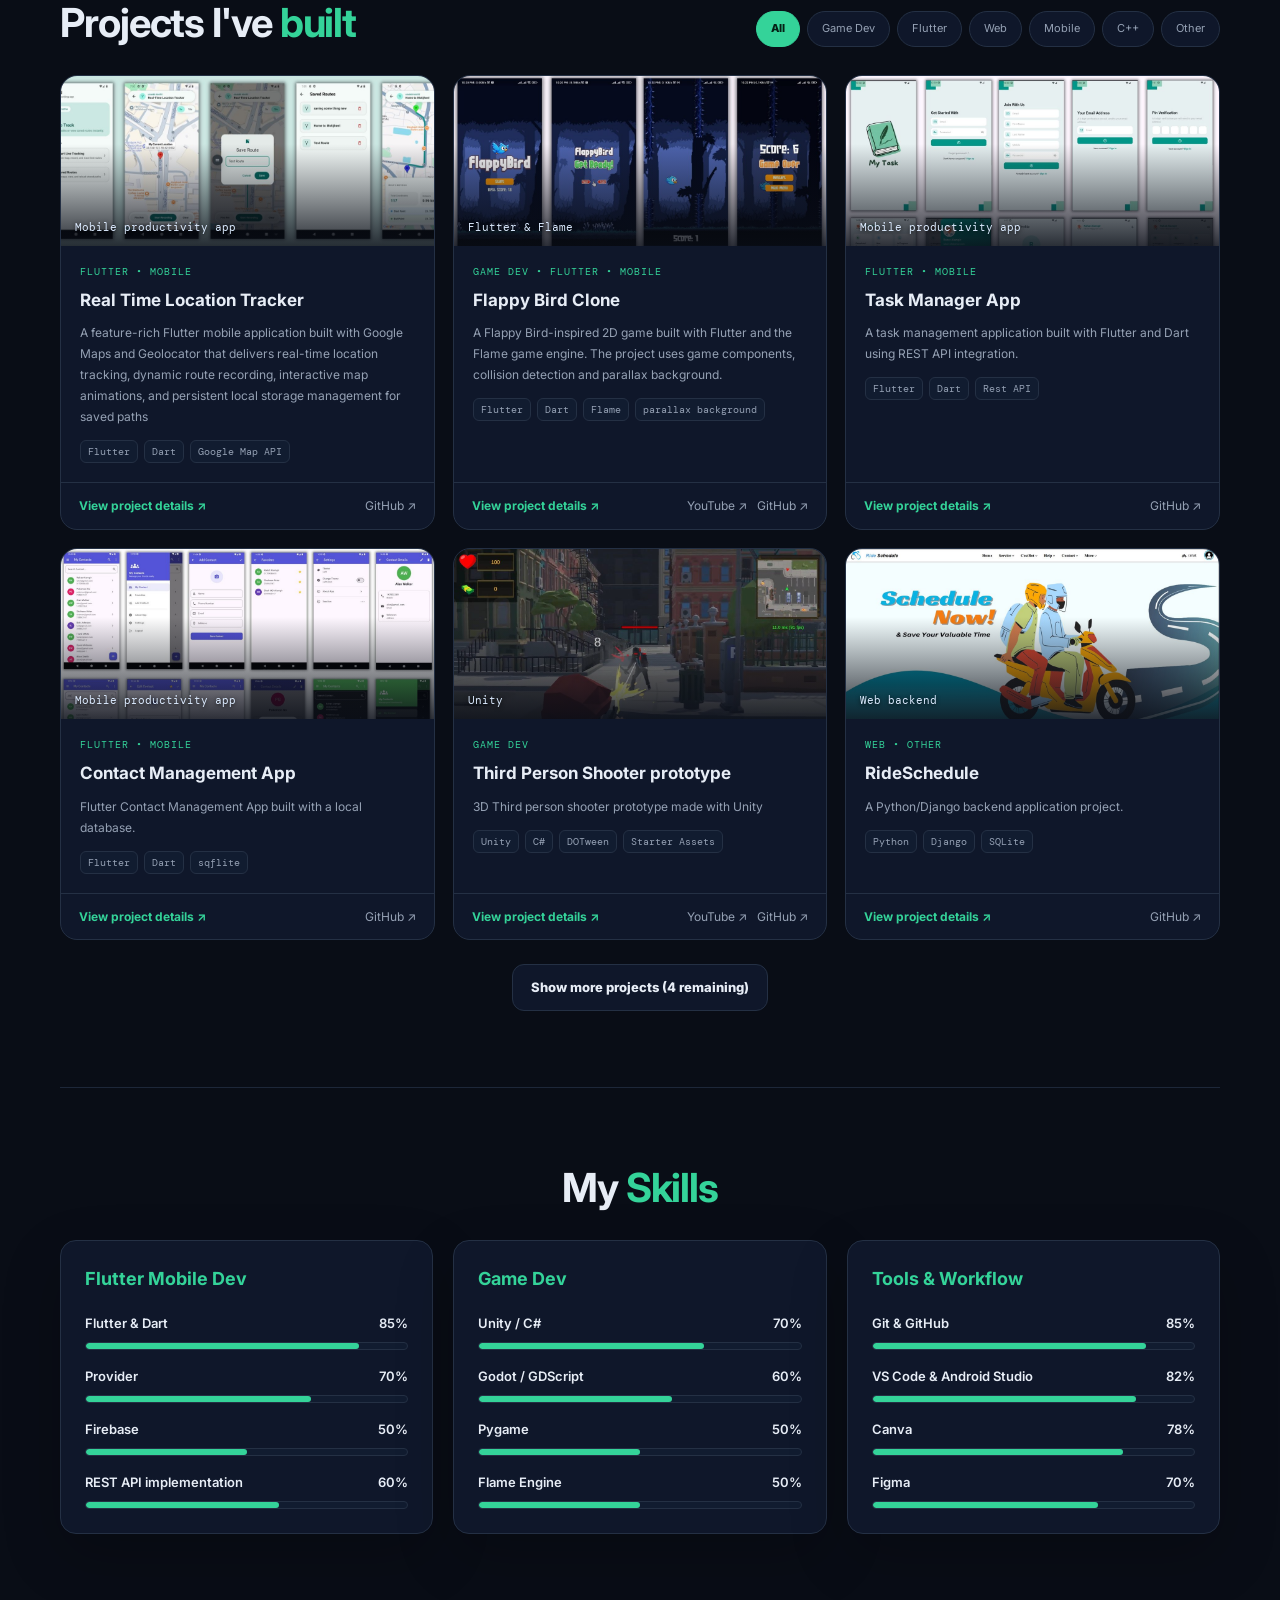
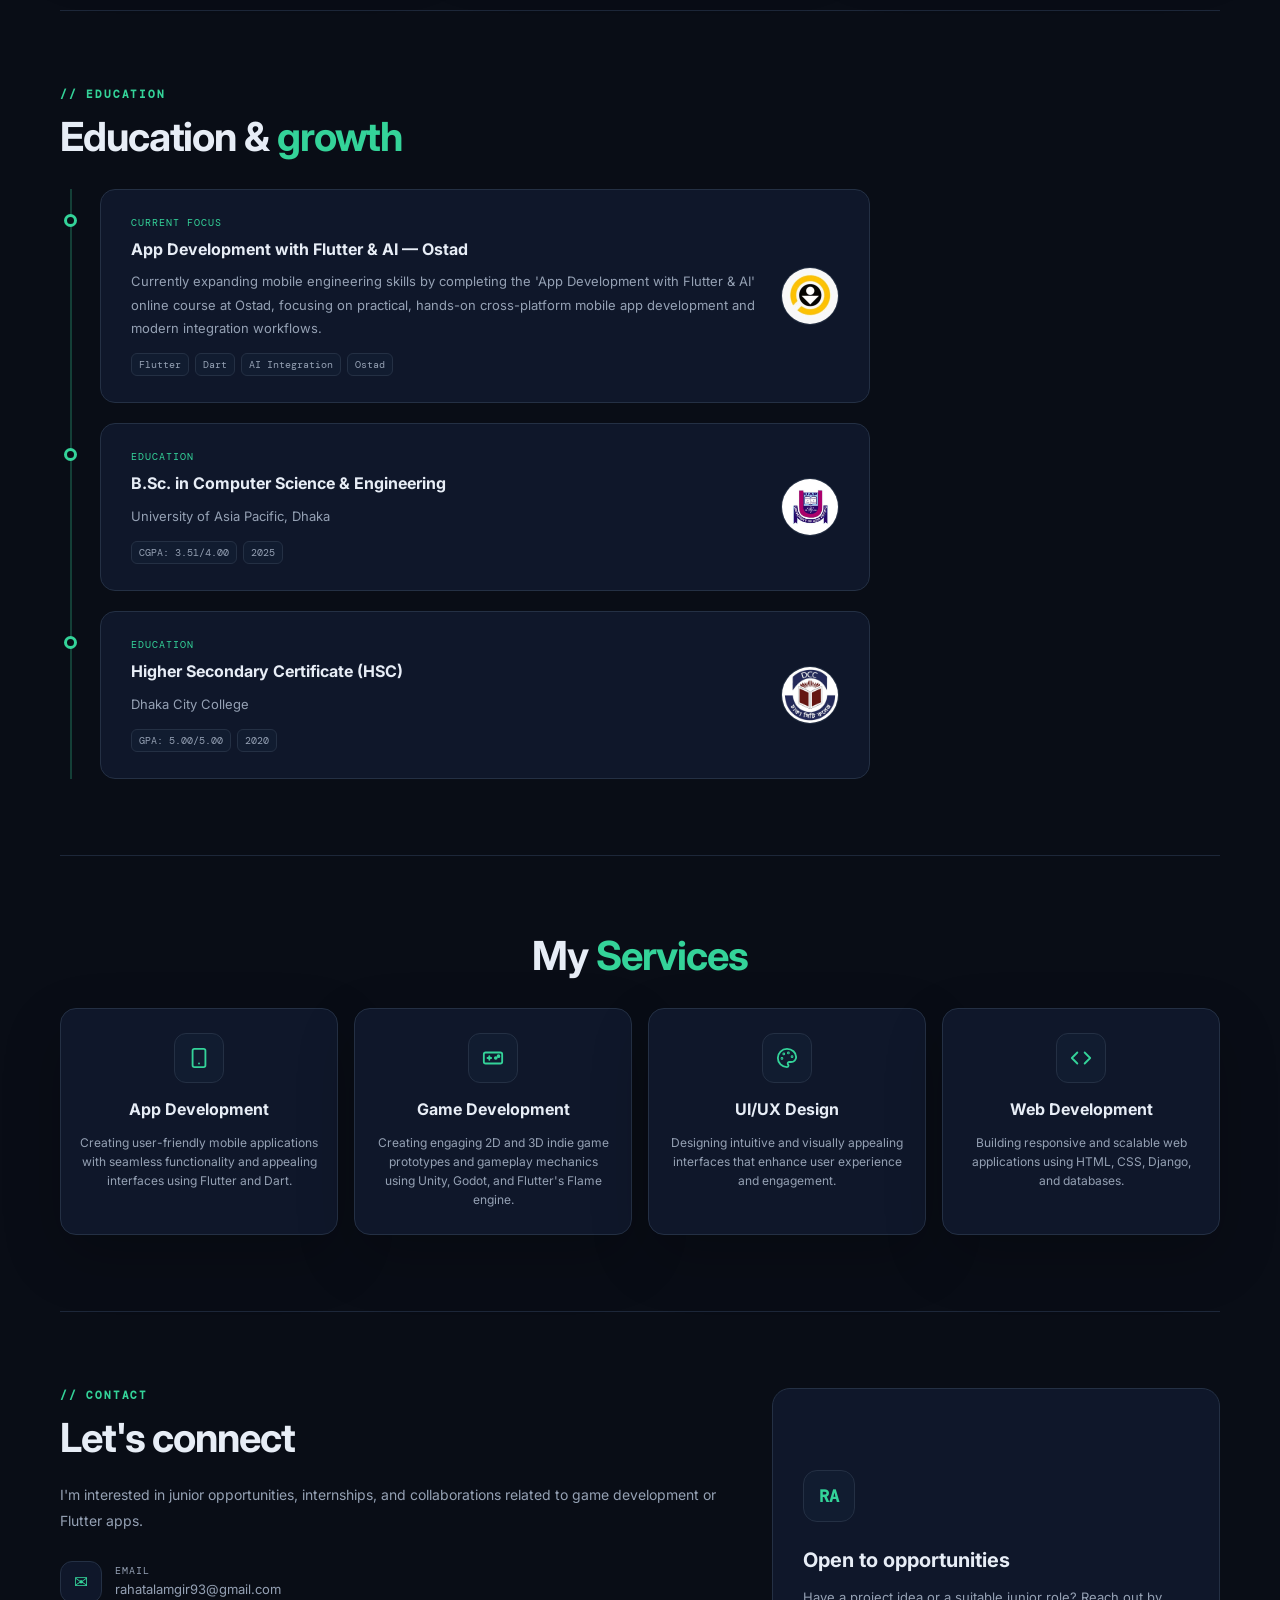
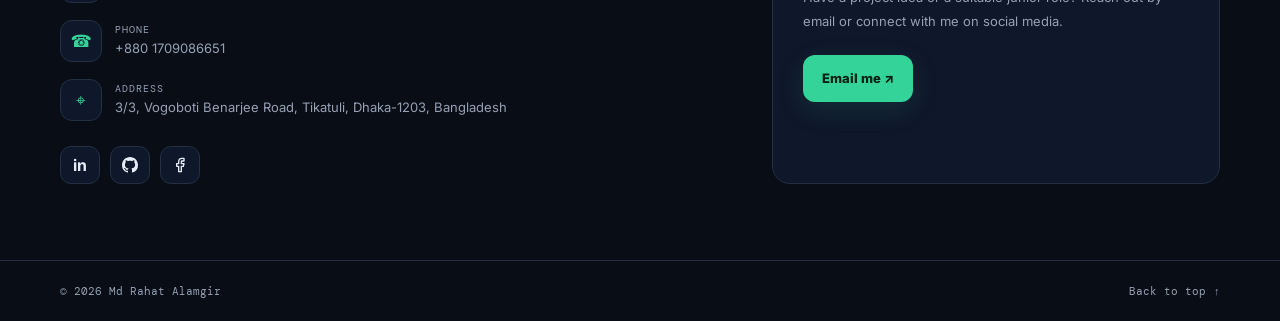
==== commit 7589fbab: "split into multiple files" ====
--- a/index.html
+++ b/index.html
@@ -4,165 +4,139 @@
   <meta charset="UTF-8">
   <meta name="viewport" content="width=device-width, initial-scale=1.0">
   <meta name="theme-color" content="#090d16">
-  <meta name="description" content="Portfolio of Rahat Alamgir — game development and Flutter projects.">
-  <title>Rahat Alamgir | Game Dev & Flutter</title>
-  <link rel="stylesheet" href="css/style.css">
-  <script src="js/data.js" defer></script>
-  <script src="js/script.js" defer></script>
+  <title></title>
+  <link rel="preconnect" href="https://fonts.googleapis.com">
+  <link rel="preconnect" href="https://fonts.gstatic.com" crossorigin>
+  <link href="https://fonts.googleapis.com/css2?family=DM+Mono:wght@400;500;700&family=Inter:wght@400;500;600;700;800&display=swap" rel="stylesheet">
+  <link rel="icon" href="data:image/svg+xml,%3Csvg xmlns='http://www.w3.org/2000/svg' viewBox='0 0 32 32'%3E%3Crect width='32' height='32' rx='7' fill='%2334d399'/%3E%3Ctext x='16' y='21' font-family='monospace' font-size='13' font-weight='700' text-anchor='middle' fill='%23052015'%3ERA%3C/text%3E%3C/svg%3E">
+  <link rel="stylesheet" href="css/base.css">
+  <link rel="stylesheet" href="css/components/nav.css">
+  <link rel="stylesheet" href="css/sections/hero.css">
+  <link rel="stylesheet" href="css/components/cards.css">
+  <link rel="stylesheet" href="css/components/timeline-contact.css">
+  <link rel="stylesheet" href="css/responsive/base.css">
+  <link rel="stylesheet" href="css/sections/profile-photo.css">
+  <link rel="stylesheet" href="css/themes/light.css">
+  <link rel="stylesheet" href="css/overrides/refinements.css">
+  <link rel="stylesheet" href="css/responsive/tablet-mobile.css">
+  <link rel="stylesheet" href="css/sections/skills.css">
+  <link rel="stylesheet" href="css/sections/services.css">
+  <link rel="stylesheet" href="css/components/dialog.css">
+  <link rel="stylesheet" href="css/responsive/overrides.css">
+  <link rel="stylesheet" href="css/components/load-error.css">
+  <link rel="stylesheet" href="css/themes/material3-light.css">
+  <script type="module" src="js/main.js"></script>
 </head>
 <body>
   <div class="scroll-progress" id="scrollProgress"></div>
   <header class="site-header">
     <div class="container nav-wrap">
       <a class="brand" href="#hero">
-        <span class="brand-text"><span class="brand-white">RAHAT</span><span class="brand-green">.PORTFOLIO</span></span>
+        <span class="brand-text"><span class="brand-white" data-text="site.brand.white"></span><span class="brand-green" data-text="site.brand.green"></span></span>
       </a>
-      <nav class="desktop-nav" aria-label="Main navigation">
-        <a href="#about">About</a><a href="#projects">Projects</a><a href="#skill">Skill</a><a href="#education">Education</a><a href="#service">Service</a><a href="#contact">Contact</a>
-      </nav>
+      <nav class="desktop-nav" data-aria-label="site.ui.mainNav" data-list="nav-links"></nav>
       <div class="nav-actions">
-        <button class="icon-button" id="themeToggle" aria-label="Toggle color theme" title="Toggle theme">☼</button>
-        <a class="button button-small" href="#contact">Get In Touch</a>
-        <button class="icon-button mobile-menu-toggle" id="menuToggle" aria-label="Open menu" aria-expanded="false">☰</button>
+        <button class="icon-button" id="themeToggle" data-title="site.ui.themeTitle" type="button"></button>
+        <a class="button button-small" data-href="site.navCta.href" data-text="site.navCta.label"></a>
+        <button class="icon-button mobile-menu-toggle" id="menuToggle" aria-expanded="false" type="button"></button>
       </div>
     </div>
-    <nav class="mobile-nav" id="mobileNav" aria-label="Mobile navigation">
-      <a href="#about">About</a><a href="#projects">Projects</a><a href="#skill">Skill</a><a href="#education">Education</a><a href="#service">Service</a><a href="#contact">Contact</a>
-    </nav>
+    <nav class="mobile-nav" id="mobileNav" data-aria-label="site.ui.mobileNav" data-list="nav-links"></nav>
   </header>
 
   <main class="container">
     <section class="hero section" id="hero">
       <div class="hero-copy">
-        <div class="status-pill"><span class="status-dot"></span><span data-profile="badge">Open to junior roles and internships</span></div>
-        <h3 class="brand-green">Hi! I'm</h3>
-        <h1 data-profile="name" class="hero-name">Rahat Alamgir</h1>
-        <h3 class="brand-green">Game Developer &amp; Flutter Developer</h3>
-        <p class="lead" data-profile="tagline">Building small games and mobile applications while growing my development skills.</p>
-        <div class="hero-buttons">
-          <a class="button" href="#projects">
-            <svg height="16" width="16" viewBox="0 0 24 24" fill="none" stroke="currentColor" stroke-width="2" stroke-linecap="round" stroke-linejoin="round"><rect x="2" y="6" width="20" height="12" rx="2"></rect><path d="M6 12h4"></path><path d="M8 10v4"></path><circle cx="15" cy="12" r="1"></circle><circle cx="18" cy="10" r="1"></circle></svg>
-            Explore Projects
-          </a>
-          <a class="button button-outline" href="#contact">
-            <svg height="16" width="16" viewBox="0 0 24 24" fill="none" stroke="currentColor" stroke-width="2" stroke-linecap="round" stroke-linejoin="round"><path d="M4 4h16c1.1 0 2 .9 2 2v12c0 1.1-.9 2-2 2H4c-1.1 0-2-.9-2-2V6c0-1.1.9-2 2-2z"></path><polyline points="22,6 12,13 2,6"></polyline></svg>
-            Contact Me
-          </a>
-          <a class="button button-outline" data-profile="cvLink" href="assets/Rahat-Alamgir-CV.pdf" target="_blank" rel="noreferrer">CV</a>
-        </div>
-        <div class="social-row">
-          <a class="icon-button social-link" data-link="github" href="#" target="_blank" rel="noreferrer" aria-label="GitHub">
-            <svg height="16" aria-hidden="true" viewBox="0 0 16 16" version="1.1" width="16" fill="currentColor"><path d="M8 0c4.42 0 8 3.58 8 8a8.013 8.013 0 0 1-5.45 7.59c-.4.08-.55-.17-.55-.38 0-.27.01-1.13.01-2.2 0-.75-.25-1.23-.54-1.48 1.78-.2 3.65-.88 3.65-3.95 0-.88-.31-1.59-.82-2.15.08-.2.36-1.02-.08-2.12 0 0-.67-.22-2.2.82-.64-.18-1.32-.27-2-.27-.68 0-1.36.09-2 .27-1.53-1.03-2.2-.82-2.2-.82-.44 1.1-.16 1.92-.08 2.12-.51.56-.82 1.28-.82 2.15 0 3.06 1.86 3.75 3.64 3.95-.23.2-.44.55-.51 1.07-.46.21-1.61.55-2.33-.66-.15-.24-.6-.83-1.23-.82-.67.01-.27.38.01.53.34.19.73.9.82 1.13.16.45.68 1.31 2.69.94 0 .67.01 1.3.01 1.49 0 .21-.15.45-.55.38A7.995 7.995 0 0 1 0 8c0-4.42 3.58-8 8-8Z"></path></svg>
-          </a>
-          <a class="icon-button social-link" data-link="facebook" href="#" target="_blank" rel="noreferrer" aria-label="Facebook">f</a>
-          <a class="icon-button social-link" data-link="linkedin" href="#" target="_blank" rel="noreferrer" aria-label="LinkedIn">in</a>
-          <button class="email-copy" id="copyEmail" type="button">
-            <svg height="14" width="14" viewBox="0 0 24 24" fill="none" stroke="currentColor" stroke-width="2" stroke-linecap="round" stroke-linejoin="round"><path d="M4 4h16c1.1 0 2 .9 2 2v12c0 1.1-.9 2-2 2H4c-1.1 0-2-.9-2-2V6c0-1.1.9-2 2-2z"></path><polyline points="22,6 12,13 2,6"></polyline></svg>
-            <span data-profile="email">your-email@example.com</span>
-          </button>
-        </div>
+        <div class="status-pill"><span class="status-dot"></span><span data-text="profile.badge"></span></div>
+        <h3 class="brand-green" data-text="site.hero.greeting"></h3>
+        <h1 class="hero-name" data-text="profile.name"></h1>
+        <h3 class="brand-green" data-text="site.hero.role"></h3>
+        <p class="lead" data-text="profile.tagline"></p>
+        <div class="hero-buttons" data-list="hero-buttons"></div>
+        <div class="social-row" data-list="hero-socials"></div>
         <p class="small-note" id="copyStatus" aria-live="polite"></p>
       </div>
       <div class="terminal-card">
-        <div class="terminal-header"><span>⌁ &nbsp; rahat@developer: ~/portfolio</span><span class="online">PROFILE</span></div>
-        <div class="code-window" aria-label="Developer profile code sample">
-          <p><span class="syntax-purple">const</span> developer = {</p>
-          <p class="indent"><span class="syntax-blue">focus</span>: <span class="syntax-green">"Games & Mobile Apps"</span>,</p>
-          <p class="indent"><span class="syntax-blue">gameEngine</span>: <span class="syntax-green">{"Unity","Godot","Flame"}</span>,</p>
-          <p class="indent"><span class="syntax-blue">mobile</span>: <span class="syntax-green">"Flutter / Dart"</span>,</p>
-          <p class="indent"><span class="syntax-blue">learning</span>: <span class="syntax-green">"Building real projects"</span></p>
-          <p>};</p><br>
-          <p><span class="syntax-muted">// One project at a time.</span></p>
-          <p><span class="syntax-purple">function</span> <span class="syntax-yellow">buildSomething</span>() {</p>
-          <p class="indent">return <span class="syntax-green">"Keep learning."</span>;</p><p>}</p>
-        </div>
-        <div class="tech-pills"><span>◈ Flutter</span><span>✦ Dart</span><span>▣ Unity</span><span>▣ C#</span></div>
+        <div class="terminal-header"><span data-text="site.hero.terminal.title"></span><span class="online" data-text="site.hero.terminal.status"></span></div>
+        <div class="code-window" data-aria-label="site.hero.terminal.label" data-list="terminal-lines"></div>
+        <div class="tech-pills" data-list="tech-pills"></div>
       </div>
     </section>
 
     <section class="section section-border" id="about">
       <div class="section-heading">
-        <div><p class="eyebrow">// ABOUT ME</p></div>
+        <div><p class="eyebrow" data-text="site.sections.about.eyebrow"></p></div>
       </div>
       <div class="about-profile-grid">
         <div class="about-photo-frame">
-          <img class="about-photo" src="assets/profile.jpg" alt="Profile photo of Rahat Alamgir" onerror="this.style.display='none'; this.nextElementSibling.style.display='grid';">
-          <div class="about-photo-placeholder" aria-label="Profile photo placeholder">RA</div>
+          <img class="about-photo" data-src="profile.photo.src" data-alt="profile.photo.alt">
+          <div class="about-photo-placeholder" data-aria-label="site.ui.photoPlaceholder" data-text="profile.initials"></div>
         </div>
         <div class="about-profile-copy">
-          <h2>A little <span class="gradient-text">about me</span></h2>
-          <h3 data-profile="name">Name</h3>
-          <p class="body-copy" data-profile="bio">BIO</p>
-          <div class="stat-grid" id="aboutStatsContainer">
-            <!-- Dynamically populated from script.js -->
-          </div>
+          <h2><span data-text="site.sections.about.title"></span> <span class="gradient-text" data-text="site.sections.about.highlight"></span></h2>
+          <h3 data-text="profile.name"></h3>
+          <p class="body-copy" data-text="profile.bio"></p>
+          <div class="stat-grid" data-list="about-stats"></div>
         </div>
       </div>
     </section>
 
     <section class="section section-border" id="projects">
       <div class="section-heading">
-        <div><p class="eyebrow">// PROJECT SHOWCASE</p><h2>Projects I've <span class="gradient-text">built</span></h2></div>
-        <div class="filter-row" role="group" aria-label="Filter projects">
-          <button class="filter-button active" data-filter="All">All</button>
-          <button class="filter-button" data-filter="Game Dev">Game Dev</button>
-          <button class="filter-button" data-filter="Flutter">Flutter</button>
-          <button class="filter-button" data-filter="Web">Web</button>
-          <button class="filter-button" data-filter="Mobile">Mobile</button>
-          <button class="filter-button" data-filter="C++">C++</button>
-          <button class="filter-button" data-filter="Other">Other</button>
+        <div>
+          <p class="eyebrow" data-text="site.sections.projects.eyebrow"></p>
+          <h2><span data-text="site.sections.projects.title"></span> <span class="gradient-text" data-text="site.sections.projects.highlight"></span></h2>
         </div>
+        <div class="filter-row" role="group" data-aria-label="site.ui.filterProjects" data-list="project-filters"></div>
       </div>
       <div class="project-grid" id="projectGrid"></div>
-      <div class="projects-more-wrap"><button class="button button-outline" id="showMoreProjects" type="button" hidden>Show more projects</button></div>
+      <div class="projects-more-wrap"><button class="button button-outline" id="showMoreProjects" type="button" hidden></button></div>
     </section>
 
     <section class="section section-border" id="skill">
       <div class="section-heading centered-heading">
-        <h2 style="text-align: center; width: 100%;">My <span class="gradient-text">Skills</span></h2>
+        <h2 style="text-align: center; width: 100%;"><span data-text="site.sections.skills.title"></span> <span class="gradient-text" data-text="site.sections.skills.highlight"></span></h2>
       </div>
       <div class="skills-grid-custom" id="skillsContainer"></div>
     </section>
 
     <section class="section section-border" id="education">
-      <div class="section-heading"><div><p class="eyebrow">// EDUCATION</p><h2>Education & <span class="gradient-text">growth</span></h2></div></div>
+      <div class="section-heading"><div><p class="eyebrow" data-text="site.sections.education.eyebrow"></p><h2><span data-text="site.sections.education.title"></span> <span class="gradient-text" data-text="site.sections.education.highlight"></span></h2></div></div>
       <div class="timeline" id="educationContainer"></div>
     </section>
 
     <section class="section section-border" id="service">
       <div class="section-heading centered-heading">
-        <h2 style="text-align: center; width: 100%;">My <span class="gradient-text">Services</span></h2>
+        <h2 style="text-align: center; width: 100%;"><span data-text="site.sections.services.title"></span> <span class="gradient-text" data-text="site.sections.services.highlight"></span></h2>
       </div>
       <div class="services-grid-custom" id="servicesContainer"></div>
     </section>
 
     <section class="section section-border contact-section" id="contact">
-      <div class="contact-copy"><p class="eyebrow">// CONTACT</p><h2>Let's connect</h2><p class="body-copy">I'm interested in junior opportunities, internships, and collaborations related to game development or Flutter apps.</p>
-        <div class="contact-details contact-info-grid">
-          <div class="contact-info-item"><span class="contact-info-icon">✉</span><div><span class="contact-label">Email</span><a data-email-link href="mailto:your-email@example.com"><span data-profile="email">your-email@example.com</span></a></div></div>
-          <div class="contact-info-item"><span class="contact-info-icon">☎</span><div><span class="contact-label">Phone</span><a data-profile="phoneLink" href="tel:+8801000000000" data-phone-display>+880 1XXX-XXXXXX</a></div></div>
-          <div class="contact-info-item"><span class="contact-info-icon">⌖</span><div><span class="contact-label">Address</span><span data-profile="location">Dhaka, Bangladesh</span></div></div>
-        </div>
-        <div class="contact-socials" aria-label="Social media links">
-          <a class="icon-button social-link" data-link="linkedin" href="#" target="_blank" rel="noreferrer" aria-label="LinkedIn">in</a>
-          <a class="icon-button social-link" data-link="github" href="#" target="_blank" rel="noreferrer" aria-label="GitHub">
-            <svg height="16" aria-hidden="true" viewBox="0 0 16 16" version="1.1" width="16" fill="currentColor"><path d="M8 0c4.42 0 8 3.58 8 8a8.013 8.013 0 0 1-5.45 7.59c-.4.08-.55-.17-.55-.38 0-.27.01-1.13.01-2.2 0-.75-.25-1.23-.54-1.48 1.78-.2 3.65-.88 3.65-3.95 0-.88-.31-1.59-.82-2.15.08-.2.36-1.02-.08-2.12 0 0-.67-.22-2.2.82-.64-.18-1.32-.27-2-.27-.68 0-1.36.09-2 .27-1.53-1.03-2.2-.82-2.2-.82-.44 1.1-.16 1.92-.08 2.12-.51.56-.82 1.28-.82 2.15 0 3.06 1.86 3.75 3.64 3.95-.23.2-.44.55-.51 1.07-.46.21-1.61.55-2.33-.66-.15-.24-.6-.83-1.23-.82-.67.01-.27.38.01.53.34.19.73.9.82 1.13.16.45.68 1.31 2.69.94 0 .67.01 1.3.01 1.49 0 .21-.15.45-.55.38A7.995 7.995 0 0 1 0 8c0-4.42 3.58-8 8-8Z"></path></svg>
-          </a>
-          <a class="icon-button social-link" data-link="facebook" href="#" target="_blank" rel="noreferrer" aria-label="Facebook">f</a>
-        </div>
+      <div class="contact-copy">
+        <p class="eyebrow" data-text="site.sections.contact.eyebrow"></p>
+        <h2 data-text="site.sections.contact.title"></h2>
+        <p class="body-copy" data-text="site.sections.contact.intro"></p>
+        <div class="contact-details contact-info-grid" data-list="contact-items"></div>
+        <div class="contact-socials" data-aria-label="site.ui.socialLinks" data-list="contact-socials"></div>
       </div>
-      <div class="contact-note-card"><span class="contact-note-mark">RA</span><h3>Open to opportunities</h3><p>Have a project idea or a suitable junior role? Reach out by email or connect with me on social media.</p><a class="button" data-email-button href="mailto:your-email@example.com">Email me ↗</a></div>
+      <div class="contact-note-card">
+        <span class="contact-note-mark" data-text="profile.initials"></span>
+        <h3 data-text="site.sections.contact.note.title"></h3>
+        <p data-text="site.sections.contact.note.text"></p>
+        <a class="button" data-email-button href="#" data-text="site.sections.contact.note.button"></a>
+      </div>
     </section>
   </main>
 
-  <footer class="site-footer"><div class="container footer-inner"><span>© <span id="year"></span> <span data-profile="name">Rahat Alamgir</span></span><a href="#hero">Back to top ↑</a></div></footer>
+  <footer class="site-footer"><div class="container footer-inner"><span><span data-text="site.footer.copyright"></span> <span id="year"></span> <span data-text="profile.name"></span></span><a href="#hero" data-text="site.footer.backToTop"></a></div></footer>
 
   <dialog class="project-dialog" id="projectDialog">
-    <button class="dialog-close" id="dialogClose" aria-label="Close project details">×</button>
+    <button class="dialog-close" id="dialogClose" data-aria-label="site.ui.closeDialog" data-text="site.ui.closeIcon" type="button"></button>
     <div class="dialog-art" id="dialogArt"></div>
     <p class="eyebrow" id="dialogCategory"></p><h2 id="dialogTitle"></h2><p id="dialogDescription"></p>
     <div class="tag-list" id="dialogTags"></div>
     <div class="dialog-links" id="dialogLinks"></div>
   </dialog>
 </body>
-</html>+</html>
--- a/css/base.css
+++ b/css/base.css
@@ -0,0 +1,80 @@
+/* Base: variables, reset, layout container, site header */
+:root {
+  --bg: #090d16;
+  --surface: #0f172a;
+  --surface2: #111c30;
+  --text: #e7edf6;
+  --muted: #95a1b4;
+  --border: #243044;
+  --green: #34d399;
+  --teal: #5eead4;
+  --purple: #a78bfa;
+  --shadow: 0 22px 60px #0003;
+}
+
+* {
+  box-sizing: border-box;
+}
+
+html {
+  scroll-behavior: smooth;
+  scroll-padding-top: 88px;
+}
+
+body {
+  margin: 0;
+  background: var(--bg);
+  color: var(--text);
+  font-family: Inter,system-ui,sans-serif;
+  line-height: 1.6;
+  transition: background .25s,color .25s;
+}
+
+body.light {
+  --bg: #f5f7fb;
+  --shadow: 0 22px 60px #1b2b4410;
+}
+
+a {
+  color: inherit;
+  text-decoration: none;
+}
+
+button, input, textarea {
+  font: inherit;
+}
+
+button {
+  cursor: pointer;
+}
+
+.container {
+  width: min(1160px,calc(100% - 40px));
+  margin-inline: auto;
+}
+
+.scroll-progress {
+  position: fixed;
+  z-index: 100;
+  top: 0;
+  left: 0;
+  height: 3px;
+  width: 0;
+}
+
+.site-header {
+  position: sticky;
+  top: 0;
+  z-index: 50;
+  background: color-mix(in srgb,var(--bg) 88%,transparent);
+  backdrop-filter: blur(16px);
+  border-bottom: 1px solid var(--border);
+}
+
+.nav-wrap {
+  height: 70px;
+  display: flex;
+  align-items: center;
+  justify-content: space-between;
+  gap: 20px;
+}
--- a/css/components/nav.css
+++ b/css/components/nav.css
@@ -0,0 +1,108 @@
+/* Nav, brand, buttons, icon buttons */
+/* Brand styling: RAHAT.DEV */
+.brand {
+  display: flex;
+  align-items: center;
+  font-family: 'DM Mono',monospace;
+  font-weight: 700;
+  font-size: 18px;
+  letter-spacing: 0.5px;
+}
+
+.brand-text {
+  display: inline-flex;
+  align-items: center;
+}
+
+.brand-white {
+  color: #ffffff;
+}
+
+.brand-green {
+  color: var(--green);
+}
+
+body.light .brand-white {
+  color: #172033;
+}
+
+body.light .brand-green {
+  color: #17634c;
+}
+
+.desktop-nav {
+  display: flex;
+  gap: 28px;
+  font-size: 13px;
+  color: var(--muted);
+}
+
+.desktop-nav a:hover, .mobile-nav a:hover, .site-footer a:hover {
+  color: var(--green);
+}
+
+.nav-actions {
+  display: flex;
+  align-items: center;
+  gap: 10px;
+}
+
+.icon-button {
+  display: inline-grid;
+  place-items: center;
+  min-width: 38px;
+  height: 38px;
+  padding: 0 9px;
+  border: 1px solid var(--border);
+  border-radius: 11px;
+  background: var(--surface);
+  color: var(--text);
+  font-weight: 700;
+}
+
+.icon-button:hover {
+  border-color: var(--green);
+  color: var(--green);
+}
+
+.mobile-menu-toggle, .mobile-nav {
+  display: none;
+}
+
+.button {
+  display: inline-flex;
+  align-items: center;
+  justify-content: center;
+  gap: 9px;
+  padding: 12px 18px;
+  border: 1px solid transparent;
+  border-radius: 12px;
+  background: var(--green);
+  color: #052015;
+  font-weight: 800;
+  font-size: 13px;
+  box-shadow: 0 8px 28px #34d39920;
+  transition: transform .18s,background .18s;
+}
+
+.button:hover {
+  background: #6ee7b7;
+  transform: translateY(-2px);
+}
+
+.button-small {
+  padding: 9px 13px;
+  font-size: 12px;
+}
+
+.button-outline {
+  background: var(--surface);
+  color: var(--text);
+  border-color: var(--border);
+  box-shadow: none;
+}
+
+.button-outline:hover {
+  background: var(--surface2);
+  color: var(--green);
+}
--- a/css/sections/hero.css
+++ b/css/sections/hero.css
@@ -0,0 +1,198 @@
+/* Hero section and terminal card */
+.section {
+  padding: 76px 0;
+}
+
+.section-border {
+  border-top: 1px solid color-mix(in srgb,var(--border) 75%,transparent);
+}
+
+.hero {
+  min-height: calc(100vh - 70px);
+  display: grid;
+  grid-template-columns: 1.15fr .85fr;
+  gap: 55px;
+  align-items: center;
+  padding-top: 70px;
+  padding-bottom: 80px;
+}
+
+.status-pill {
+  display: inline-flex;
+  align-items: center;
+  gap: 10px;
+  padding: 7px 12px;
+  border: 1px solid #34d39945;
+  border-radius: 999px;
+  background: #34d39910;
+  color: var(--green);
+  font: 11px 'DM Mono',monospace;
+  margin-bottom: 20px;
+}
+
+.status-dot {
+  width: 7px;
+  height: 7px;
+  background: var(--green);
+  border-radius: 50%;
+  box-shadow: 0 0 0 5px #34d3991c;
+}
+
+.eyebrow {
+  font: 700 11px 'DM Mono',monospace;
+  letter-spacing: 1.8px;
+  color: var(--green);
+  margin: 0 0 12px;
+  text-transform: uppercase;
+}
+
+.hero h1 {
+  font-size: clamp(38px,5vw,64px);
+  line-height: 1.09;
+  margin: 0 0 18px;
+  font-weight: 800;
+}
+
+.hero-name {
+  font-size: 19px;
+  margin: 0 0 10px;
+}
+
+.lead {
+  font-size: 17px;
+  line-height: 1.8;
+  color: var(--muted);
+  max-width: 640px;
+  margin: 0;
+}
+
+.hero-buttons {
+  display: flex;
+  gap: 12px;
+  flex-wrap: wrap;
+  margin-top: 24px;
+}
+
+.social-row {
+  display: flex;
+  align-items: center;
+  gap: 10px;
+  flex-wrap: wrap;
+  margin-top: 26px;
+}
+
+.email-copy {
+  display: flex;
+  align-items: center;
+  gap: 8px;
+  border: 1px solid var(--border);
+  border-radius: 11px;
+  background: var(--surface);
+  padding: 10px 12px;
+  color: var(--muted);
+  font: 12px 'DM Mono',monospace;
+  max-width: 100%;
+  overflow-wrap: anywhere;
+}
+
+.email-copy:hover {
+  color: var(--green);
+  border-color: var(--green);
+}
+
+.small-note {
+  min-height: 16px;
+  color: var(--green);
+  font-size: 12px;
+  margin: 7px 0 0;
+}
+
+.terminal-card {
+  position: relative;
+  border: 1px solid var(--border);
+  border-radius: 18px;
+  padding: 20px;
+  background: var(--surface);
+  box-shadow: var(--shadow);
+  overflow: hidden;
+}
+
+.terminal-card:before {
+  content: "";
+  position: absolute;
+  inset: 0;
+  border-radius: inherit;
+  border: 1px solid #34d39918;
+  pointer-events: none;
+}
+
+.terminal-header {
+  display: flex;
+  justify-content: space-between;
+  gap: 10px;
+  align-items: center;
+  padding-bottom: 14px;
+  border-bottom: 1px solid var(--border);
+  color: var(--muted);
+  font: 11px 'DM Mono',monospace;
+}
+
+.online {
+  color: var(--green);
+  background: #34d39912;
+  border: 1px solid #34d39930;
+  border-radius: 5px;
+  padding: 3px 6px;
+}
+
+.code-window {
+  padding: 18px 0 6px;
+  font: 12px/1.9 'DM Mono',monospace;
+  overflow-x: auto;
+}
+
+.code-window p {
+  margin: 0;
+  white-space: nowrap;
+}
+
+.indent {
+  padding-left: 24px;
+}
+
+.syntax-purple {
+  color: #c4b5fd;
+}
+
+.syntax-blue {
+  color: #7dd3fc;
+}
+
+.syntax-green {
+  color: #6ee7b7;
+}
+
+.syntax-yellow {
+  color: #fcd34d;
+}
+
+.syntax-muted {
+  color: #64748b;
+}
+
+.tech-pills {
+  display: flex;
+  flex-wrap: wrap;
+  gap: 8px;
+  border-top: 1px solid var(--border);
+  padding-top: 16px;
+}
+
+.tech-pills span {
+  padding: 5px 8px;
+  background: var(--surface2);
+  border: 1px solid var(--border);
+  border-radius: 6px;
+  font: 10px 'DM Mono',monospace;
+  color: var(--green);
+}
--- a/css/components/cards.css
+++ b/css/components/cards.css
@@ -0,0 +1,263 @@
+/* Headings, about, projects, timeline base */
+h2 {
+  font-size: clamp(28px,3.3vw,40px);
+  line-height: 1.2;
+  letter-spacing: -1.1px;
+  margin: 0 0 20px;
+}
+
+h3 {
+  margin: 0;
+  font-size: 16px;
+}
+
+.body-copy {
+  color: var(--muted);
+  line-height: 1.85;
+  font-size: 14px;
+  margin: 0;
+  max-width: 680px;
+}
+
+.stat-grid {
+  display: grid;
+  grid-template-columns: repeat(2,minmax(0,1fr));
+  gap: 12px;
+  margin-top: 25px;
+}
+
+.stat-card {
+  padding: 16px;
+  border: 1px solid var(--border);
+  background: var(--surface);
+  border-radius: 13px;
+  display: flex;
+  flex-direction: column;
+  gap: 5px;
+}
+
+.stat-card strong {
+  font: 700 20px 'DM Mono',monospace;
+  color: var(--green);
+}
+
+.stat-card span {
+  font-size: 11px;
+  color: var(--muted);
+}
+
+.timeline-card {
+  background: var(--surface);
+  border: 1px solid var(--border);
+  border-radius: 15px;
+  transition: border-color .2s,transform .2s;
+}
+
+.timeline-card:hover {
+  border-color: #34d39970;
+  transform: translateY(-2px);
+}
+
+.section-heading {
+  display: flex;
+  justify-content: space-between;
+  align-items: end;
+  gap: 22px;
+  margin-bottom: 28px;
+}
+
+.section-heading h2 {
+  margin-bottom: 0;
+}
+
+.filter-row {
+  display: flex;
+  gap: 7px;
+  flex-wrap: wrap;
+}
+
+.filter-button {
+  background: var(--surface);
+  color: var(--muted);
+  border-radius: 999px;
+  padding: 8px 14px;
+  font-size: 11px;
+}
+
+.filter-button:hover {
+  color: var(--text);
+}
+
+.filter-button.active {
+  font-weight: 800;
+}
+
+.project-grid {
+  display: grid;
+  gap: 18px;
+}
+
+.project-card {
+  border: 1px solid var(--border);
+  border-radius: 17px;
+  overflow: hidden;
+  background: var(--surface);
+  transition: transform .2s,border-color .2s;
+  display: flex;
+  flex-direction: column;
+}
+
+.project-card:hover {
+  transform: translateY(-4px);
+  border-color: #34d39970;
+}
+
+/* Project Image Support */
+.project-art {
+  display: grid;
+  place-items: center;
+  position: relative;
+  overflow: hidden;
+}
+
+.project-art:after {
+  content: "";
+  position: absolute;
+  inset: 0;
+  background: linear-gradient(180deg, transparent 40%, rgba(9,13,22,0.85) 100%);
+  pointer-events: none;
+}
+
+.project-img {
+  width: 100%;
+  height: 100%;
+  object-fit: cover;
+  object-position: center;
+  display: block;
+  transition: transform .3s ease;
+}
+
+.project-card:hover .project-img {
+  transform: scale(1.04);
+}
+
+.art-icon {
+  font-size: 62px;
+  filter: drop-shadow(0 8px 18px #0005);
+  z-index: 1;
+}
+
+.art-label {
+  position: absolute;
+  z-index: 2;
+  bottom: 12px;
+  left: 14px;
+  color: #dbeafe;
+  font: 11px 'DM Mono',monospace;
+  text-shadow: 0 1px 4px rgba(0,0,0,0.8);
+}
+
+.project-content {
+  padding: 19px;
+  display: flex;
+  flex-direction: column;
+  gap: 11px;
+  flex: 1;
+}
+
+.project-category {
+  font: 10px 'DM Mono',monospace;
+  color: var(--green);
+  text-transform: uppercase;
+  letter-spacing: 1px;
+}
+
+.project-title-row {
+  display: flex;
+  align-items: start;
+  justify-content: space-between;
+  gap: 10px;
+}
+
+.project-title-row h3 {
+  font-size: 17px;
+  line-height: 1.35;
+}
+
+.project-description {
+  font-size: 12px;
+  color: var(--muted);
+  line-height: 1.75;
+  margin: 0;
+}
+
+.tag-list {
+  display: flex;
+  flex-wrap: wrap;
+  gap: 6px;
+  margin-top: 2px;
+}
+
+.tag-list span {
+  background: var(--surface2);
+  border: 1px solid var(--border);
+  color: var(--muted);
+  border-radius: 6px;
+  padding: 4px 7px;
+  font: 10px 'DM Mono',monospace;
+}
+
+.project-actions {
+  display: flex;
+  align-items: center;
+  justify-content: space-between;
+  gap: 12px;
+  border-top: 1px solid var(--border);
+  padding: 13px 18px;
+  font-size: 12px;
+  color: var(--muted);
+}
+
+.text-button {
+  background: none;
+  border: 0;
+  padding: 0;
+  color: var(--green);
+  font-weight: 700;
+}
+
+.text-button:hover {
+  text-decoration: underline;
+}
+
+.repo-link {
+  color: var(--muted);
+}
+
+.repo-link:hover {
+  color: var(--green);
+}
+
+.timeline {
+  max-width: 800px;
+  border-left: 2px solid #34d39940;
+  margin-left: 10px;
+  padding-left: 28px;
+  display: grid;
+  gap: 20px;
+}
+
+.timeline-item {
+  position: relative;
+}
+
+.timeline-dot {
+  position: absolute;
+  width: 13px;
+  height: 13px;
+  background: var(--bg);
+  border: 3px solid var(--green);
+  border-radius: 50%;
+  left: -36px;
+  top: 25px;
+}
--- a/css/components/timeline-contact.css
+++ b/css/components/timeline-contact.css
@@ -0,0 +1,154 @@
+/* Timeline, contact, footer, project dialog base */
+/* Timeline Cards with Logo slot */
+.timeline-card {
+  padding: 26px 30px;
+  display: flex;
+  align-items: center;
+  justify-content: space-between;
+  gap: 20px;
+}
+
+.timeline-card-body {
+  flex: 1;
+  min-width: 0;
+}
+
+.timeline-logo-wrap {
+  width: 58px;
+  height: 58px;
+  border-radius: 50%;
+  border: 1px solid var(--border);
+  background: var(--surface2);
+  display: grid;
+  place-items: center;
+  overflow: hidden;
+  flex-shrink: 0;
+}
+
+.timeline-logo {
+  width: 100%;
+  height: 100%;
+  object-fit: cover;
+}
+
+.timeline-logo-placeholder {
+  font: 700 13px 'DM Mono',monospace;
+  color: var(--green);
+}
+
+.timeline-meta {
+  font: 10px 'DM Mono',monospace;
+  color: var(--green);
+  letter-spacing: 1px;
+  margin-bottom: 8px;
+}
+
+.timeline-card h3 {
+  font-size: 16px;
+  margin-bottom: 8px;
+}
+
+.timeline-card p {
+  font-size: 13px;
+  line-height: 1.8;
+  color: var(--muted);
+  margin: 0 0 13px;
+}
+
+.contact-section {
+  display: grid;
+  align-items: start;
+}
+
+.contact-details {
+  margin-top: 25px;
+  display: grid;
+  gap: 10px;
+  color: var(--muted);
+  font-size: 13px;
+}
+
+.contact-details p {
+  margin: 0;
+}
+
+.contact-details a:hover {
+  color: var(--green);
+}
+
+.form-note {
+  color: var(--muted);
+  font-size: 10px;
+  margin: 5px 0 0;
+  line-height: 1.6;
+}
+
+.site-footer {
+  border-top: 1px solid var(--border);
+  padding: 23px 0;
+  color: var(--muted);
+  font: 11px 'DM Mono',monospace;
+}
+
+.footer-inner {
+  display: flex;
+  justify-content: space-between;
+  gap: 15px;
+}
+
+.project-dialog {
+  overflow: auto;
+  background: var(--surface);
+  color: var(--text);
+  border: 1px solid var(--border);
+  border-radius: 18px;
+  box-shadow: 0 30px 100px #0008;
+}
+
+.project-dialog::backdrop {
+  background: #030712c9;
+  backdrop-filter: blur(5px);
+}
+
+.dialog-close {
+  position: sticky;
+  float: right;
+  top: 0;
+  border: 1px solid var(--border);
+  background: var(--surface2);
+  color: var(--text);
+  border-radius: 8px;
+  width: 34px;
+  height: 34px;
+  font-size: 23px;
+}
+
+.dialog-art {
+  clear: both;
+  height: 180px;
+  border-radius: 12px;
+  background: var(--surface2);
+  display: grid;
+  place-items: center;
+  font-size: 50px;
+  margin-bottom: 20px;
+  overflow: hidden;
+}
+
+.project-dialog h2 {
+  font-size: 26px;
+  margin-bottom: 12px;
+}
+
+.project-dialog>p:not(.eyebrow) {
+  color: var(--muted);
+  font-size: 13px;
+  line-height: 1.8;
+}
+
+.dialog-links {
+  display: flex;
+  gap: 10px;
+  flex-wrap: wrap;
+  margin-top: 20px;
+}
--- a/css/responsive/base.css
+++ b/css/responsive/base.css
@@ -0,0 +1,114 @@
+/* Responsive: base breakpoints (850px, 680px, 390px) */
+@media(min-width:800px) {
+  .stat-grid {
+    grid-template-columns: repeat(2,minmax(0,1fr));
+  }
+}
+
+@media(max-width:850px) {
+  .desktop-nav {
+    gap: 15px;
+  }
+  .hero {
+    gap: 28px;
+  }
+  .hero h1 {
+    font-size: clamp(36px,6vw,52px);
+  }
+  .contact-section {
+    gap: 30px;
+  }
+  .section-heading {
+    align-items: start;
+    flex-direction: column;
+  }
+}
+
+@media(max-width:680px) {
+  .container {
+    width: min(100% - 30px,560px);
+  }
+  .desktop-nav, .nav-actions>.button {
+    display: none;
+  }
+  .mobile-menu-toggle {
+    display: inline-grid;
+  }
+  .mobile-nav {
+    padding: 7px 20px 17px;
+    border-top: 1px solid var(--border);
+    background: var(--bg);
+  }
+  .mobile-nav.open {
+    display: grid;
+    gap: 4px;
+  }
+  .mobile-nav a {
+    padding: 9px 0;
+    font-size: 13px;
+    color: var(--muted);
+  }
+  .hero {
+    min-height: auto;
+    grid-template-columns: 1fr;
+    padding: 55px 0 65px;
+    gap: 30px;
+  }
+  .hero h1 {
+    font-size: 42px;
+    letter-spacing: -1.7px;
+  }
+  .lead {
+    font-size: 15px;
+  }
+  .terminal-card {
+    padding: 16px;
+  }
+  .section {
+    padding: 58px 0;
+  }
+  .contact-section {
+    grid-template-columns: 1fr;
+  }
+  .project-grid {
+    grid-template-columns: 1fr;
+  }
+  .project-art {
+    height: 170px;
+  }
+  .section-heading {
+    gap: 18px;
+  }
+  .filter-row {
+    gap: 6px;
+  }
+  .filter-button {
+    font-size: 10px;
+    padding: 7px 9px;
+  }
+  .stat-grid {
+    grid-template-columns: 1fr 1fr;
+  }
+  .footer-inner {
+    flex-direction: column;
+  }
+  .status-pill {
+    font-size: 10px;
+    max-width: 100%;
+  }
+  .status-pill span:last-child {
+    line-height: 1.5;
+  }
+}
+
+@media(max-width:390px) {
+  .hero h1 {
+    font-size: 35px;
+  }
+  .email-copy {
+    font-size: 10px;
+  }
+  .stat-card {
+    padding: 12px;
+  }
+}
--- a/css/sections/profile-photo.css
+++ b/css/sections/profile-photo.css
@@ -0,0 +1,12 @@
+/* About profile photo */
+/* Profile photo */
+.profile-photo {
+  width: 92px;
+  height: 92px;
+  display: block;
+  object-fit: cover;
+  object-position: center;
+  border-radius: 50%;
+  border: 2px solid var(--green);
+  box-shadow: 0 0 0 5px #34d39918;
+}
--- a/css/themes/light.css
+++ b/css/themes/light.css
@@ -0,0 +1,104 @@
+/* Light theme */
+/* Light theme refinements */
+body.light {
+  --text: #172033;
+  --muted: #3f4b5d;
+  --border: #d2dae5;
+  --surface: #ffffff;
+  --surface2: #edf1f6;
+}
+
+body.light .gradient-text {
+  background: none!important;
+}
+
+body.light .eyebrow {
+  color: #17634c;
+}
+
+body.light .status-pill {
+  color: #17634c;
+  background: #e3f6ed;
+  border-color: #a8dec5;
+}
+
+body.light .status-dot {
+  background: #16845b;
+  box-shadow: 0 0 0 5px #16845b20;
+}
+
+body.light .project-category, body.light .timeline-meta {
+  color: #17634c;
+}
+
+body.light .tag-list span {
+  color: #354256;
+}
+
+body.light .filter-button {
+  color: #354256;
+}
+
+body.light .filter-button.active {
+  background: var(--green);
+  color: #052015;
+}
+
+body.light .text-button {
+  color: #17634c;
+}
+
+body.light .repo-link {
+  color: #465366;
+}
+
+body.light .project-description, body.light .timeline-card p, body.light .body-copy, body.light .contact-details {
+  color: #3f4b5d;
+}
+
+body.light .terminal-card {
+  background: #0f172a;
+  border-color: #243044;
+  color: #e7edf6;
+}
+
+body.light .terminal-header {
+  color: #95a1b4;
+  border-bottom-color: #243044;
+}
+
+body.light .online {
+  color: #34d399;
+  background: #34d39912;
+  border-color: #34d39930;
+}
+
+body.light .tech-pills {
+  border-top-color: #243044;
+}
+
+body.light .tech-pills span {
+  background: #111c30;
+  border-color: #243044;
+  color: #34d399;
+}
+
+body.light .code-window {
+  color: #e7edf6;
+}
+
+body.light .stat-card strong {
+  color: #17634c;
+}
+
+body.light .icon-button {
+  color: var(--text);
+}
+
+body.light .email-copy {
+  color: #3f4b5d;
+}
+
+body.light .form-note {
+  color: #3f4b5d;
+}
--- a/css/overrides/refinements.css
+++ b/css/overrides/refinements.css
@@ -0,0 +1,268 @@
+/* Layout refinements (later overrides) */
+/* Layout refinements */
+:root {
+  --accent: #34d399;
+  --accent-strong: #16845b;
+  --accent-soft: #34d39918;
+}
+
+.gradient-text {
+  background: none!important;
+  color: var(--green)!important;
+  -webkit-text-fill-color: currentColor!important;
+}
+
+.scroll-progress {
+  background: var(--green)!important;
+}
+
+.terminal-card:before {
+  background: #34d39918!important;
+}
+
+.project-art {
+  background: #111c30!important;
+}
+
+.hero h1 {
+  max-width: 720px;
+  letter-spacing: -1.8px;
+}
+
+.hero .lead {
+  max-width: 590px;
+}
+
+.hero-buttons {
+  align-items: center;
+}
+
+.social-row .icon-button, .contact-socials .icon-button {
+  flex: 0 0 40px;
+}
+
+.about-profile-grid {
+  display: grid;
+  grid-template-columns: minmax(220px,.72fr) minmax(0,1.5fr);
+  gap: 48px;
+  align-items: center;
+}
+
+.about-photo-frame {
+  width: 100%;
+  max-width: 310px;
+  aspect-ratio: 4/5;
+  border: 1px solid var(--border);
+  border-radius: 20px;
+  padding: 10px;
+  background: var(--surface);
+  overflow: hidden;
+}
+
+.about-photo {
+  width: 100%;
+  height: 100%;
+  display: block;
+  object-fit: cover;
+  object-position: center;
+  border-radius: 13px;
+}
+
+.about-photo-placeholder {
+  display: none;
+  width: 100%;
+  height: 100%;
+  place-items: center;
+  border-radius: 13px;
+  background: var(--surface2);
+  color: var(--green);
+  font: 700 54px 'DM Mono',monospace;
+}
+
+.about-profile-copy h3 {
+  font-size: 22px;
+  margin: 0 0 12px;
+}
+
+.about-profile-copy .stat-grid {
+  grid-template-columns: repeat(3,minmax(0,1fr));
+  gap: 10px;
+  margin-top: 25px;
+}
+
+.about-profile-copy .stat-card {
+  min-width: 0;
+  padding: 15px;
+}
+
+.about-profile-copy .stat-card strong {
+  font-size: 19px;
+  overflow-wrap: anywhere;
+}
+
+.about-profile-copy .stat-card span {
+  line-height: 1.5;
+}
+
+.filter-row {
+  max-width: 100%;
+}
+
+.filter-button {
+  border: 1px solid var(--border);
+  transition: background .15s,color .15s,border-color .15s;
+}
+
+.filter-button.active {
+  background: var(--green);
+  border-color: var(--green);
+  color: #052015;
+}
+
+.project-grid {
+  grid-template-columns: repeat(3,minmax(0,1fr));
+  align-items: stretch;
+}
+
+.project-card {
+  min-width: 0;
+}
+
+.project-art {
+  height: 170px;
+}
+
+.project-content {
+  min-width: 0;
+}
+
+.project-title-row h3, .project-description {
+  overflow-wrap: anywhere;
+}
+
+.project-actions {
+  flex-wrap: wrap;
+}
+
+.projects-more-wrap {
+  display: flex;
+  justify-content: center;
+  margin-top: 24px;
+}
+
+#showMoreProjects[hidden] {
+  display: none;
+}
+
+.contact-section {
+  grid-template-columns: minmax(0,1.2fr) minmax(250px,.8fr);
+  gap: 40px;
+}
+
+.contact-info-grid {
+  gap: 17px;
+  margin-top: 28px;
+}
+
+.contact-info-item {
+  display: flex;
+  align-items: center;
+  gap: 13px;
+  min-width: 0;
+}
+
+.contact-info-icon {
+  display: grid;
+  place-items: center;
+  width: 42px;
+  height: 42px;
+  flex: 0 0 42px;
+  border: 1px solid var(--border);
+  border-radius: 12px;
+  background: var(--surface);
+  color: var(--green);
+  font-size: 17px;
+}
+
+.contact-info-item>div {
+  display: grid;
+  gap: 2px;
+  min-width: 0;
+}
+
+.contact-info-item a, .contact-info-item div>span:last-child {
+  overflow-wrap: anywhere;
+}
+
+.contact-label {
+  font: 10px 'DM Mono',monospace;
+  letter-spacing: 1px;
+  text-transform: uppercase;
+  color: var(--muted);
+}
+
+.contact-socials {
+  display: flex;
+  gap: 10px;
+  margin-top: 25px;
+}
+
+.contact-note-card {
+  align-self: stretch;
+  display: flex;
+  flex-direction: column;
+  align-items: flex-start;
+  justify-content: center;
+  padding: 30px;
+  border: 1px solid var(--border);
+  border-radius: 18px;
+  background: var(--surface);
+  min-width: 0;
+}
+
+.contact-note-mark {
+  display: grid;
+  place-items: center;
+  width: 52px;
+  height: 52px;
+  border-radius: 14px;
+  background: var(--surface2);
+  border: 1px solid var(--border);
+  color: var(--green);
+  font: 700 17px 'DM Mono',monospace;
+  margin-bottom: 22px;
+}
+
+.contact-note-card h3 {
+  font-size: 20px;
+  margin-bottom: 10px;
+}
+
+.contact-note-card p {
+  font-size: 13px;
+  line-height: 1.8;
+  color: var(--muted);
+  margin: 0 0 22px;
+}
+
+body.light .gradient-text {
+  color: #17634c!important;
+  -webkit-text-fill-color: #17634c!important;
+}
+
+body.light .project-art {
+  background: #e8eef5!important;
+}
+
+body.light .terminal-card:before {
+  background: #34d39918!important;
+}
+
+body.light .about-photo-frame {
+  background: #fff;
+}
+
+button:focus-visible, a:focus-visible {
+  outline: 2px solid var(--green);
+  outline-offset: 3px;
+}
--- a/css/responsive/tablet-mobile.css
+++ b/css/responsive/tablet-mobile.css
@@ -0,0 +1,160 @@
+/* Responsive: 950px, 760px, 560px, 360px */
+@media(max-width:950px) {
+  .hero {
+    grid-template-columns: minmax(0,1fr) minmax(0,.9fr);
+    gap: 30px;
+  }
+  .project-grid {
+    grid-template-columns: repeat(2,minmax(0,1fr));
+  }
+  .about-profile-grid {
+    gap: 30px;
+  }
+  .contact-section {
+    gap: 25px;
+  }
+}
+
+@media(max-width:760px) {
+  .hero {
+    grid-template-columns: 1fr;
+    min-height: auto;
+    padding-top: 55px;
+  }
+  .hero-copy {
+    min-width: 0;
+  }
+  .terminal-card {
+    width: 100%;
+    max-width: none;
+  }
+  .about-profile-grid {
+    grid-template-columns: 1fr;
+    gap: 24px;
+  }
+  .about-photo-frame {
+    max-width: 260px;
+    aspect-ratio: 1/1;
+  }
+  .about-profile-copy .stat-grid {
+    grid-template-columns: repeat(3,minmax(0,1fr));
+  }
+  .contact-section {
+    grid-template-columns: 1fr;
+  }
+  .contact-note-card {
+    padding: 24px;
+  }
+  .section-heading {
+    align-items: flex-start;
+  }
+}
+
+@media(max-width:560px) {
+  .container {
+    width: min(100% - 30px,560px);
+  }
+  .section {
+    padding: 52px 0;
+  }
+  .hero {
+    padding: 45px 0 55px;
+    gap: 25px;
+  }
+  .hero h1 {
+    font-size: clamp(34px,9vw,44px);
+    letter-spacing: -1.5px;
+    line-height: 1.13;
+  }
+  .hero-name {
+    font-size: 18px;
+  }
+  .hero-buttons {
+    display: grid;
+    grid-template-columns: 1fr;
+    align-items: stretch;
+  }
+  .hero-buttons .button {
+    width: 100%;
+  }
+  .social-row {
+    gap: 8px;
+  }
+  .email-copy {
+    max-width: 100%;
+    min-width: 0;
+    overflow-wrap: anywhere;
+  }
+  .project-grid {
+    grid-template-columns: 1fr;
+  }
+  .project-art {
+    height: 180px;
+  }
+  .filter-row {
+    display: grid;
+    grid-template-columns: repeat(2,minmax(0,1fr));
+    width: 100%;
+  }
+  .filter-button {
+    min-height: 38px;
+  }
+  .about-profile-copy .stat-grid {
+    grid-template-columns: repeat(3,minmax(0,1fr));
+    gap: 7px;
+  }
+  .about-profile-copy .stat-card {
+    padding: 11px 9px;
+  }
+  .about-profile-copy .stat-card strong {
+    font-size: 16px;
+  }
+  .about-profile-copy .stat-card span {
+    font-size: 10px;
+  }
+  .timeline {
+    margin-left: 7px;
+    padding-left: 22px;
+  }
+  .timeline-dot {
+    left: -30px;
+  }
+  .timeline-card {
+    padding: 18px;
+  }
+  .contact-info-item {
+    align-items: flex-start;
+  }
+  .contact-info-icon {
+    width: 38px;
+    height: 38px;
+    flex-basis: 38px;
+  }
+  .footer-inner {
+    align-items: flex-start;
+  }
+}
+
+@media(max-width:360px) {
+  .container {
+    width: calc(100% - 24px);
+  }
+  .hero h1 {
+    font-size: 32px;
+  }
+  .about-profile-copy .stat-grid {
+    grid-template-columns: 1fr;
+  }
+  .about-profile-copy .stat-card {
+    display: grid;
+    grid-template-columns: auto 1fr;
+    align-items: center;
+    gap: 10px;
+  }
+  .filter-row {
+    grid-template-columns: 1fr 1fr;
+  }
+  .project-actions {
+    align-items: flex-start;
+  }
+}
--- a/css/sections/skills.css
+++ b/css/sections/skills.css
@@ -0,0 +1,53 @@
+/* Skills section */
+/* Custom Skills Section (Reference Style) */
+.skills-grid-custom {
+  display: grid;
+  grid-template-columns: repeat(3, minmax(0, 1fr));
+  gap: 20px;
+}
+
+.skill-category-card {
+  background: var(--surface);
+  border: 1px solid var(--border);
+  border-radius: 16px;
+  padding: 24px;
+  box-shadow: var(--shadow);
+}
+
+.skill-category-card h3 {
+  font-size: 18px;
+  color: var(--green);
+  margin-bottom: 20px;
+}
+
+.skill-bar-item {
+  margin-bottom: 16px;
+}
+
+.skill-bar-item:last-child {
+  margin-bottom: 0;
+}
+
+.skill-info {
+  display: flex;
+  justify-content: space-between;
+  font-size: 13px;
+  font-weight: 600;
+  color: var(--text);
+  margin-bottom: 8px;
+}
+
+.skill-progress-track {
+  width: 100%;
+  height: 8px;
+  background: var(--surface2);
+  border-radius: 999px;
+  overflow: hidden;
+  border: 1px solid var(--border);
+}
+
+.skill-progress-fill {
+  height: 100%;
+  background: var(--green);
+  border-radius: 999px;
+}
--- a/css/sections/services.css
+++ b/css/sections/services.css
@@ -0,0 +1,50 @@
+/* Services section */
+/* Custom Services Section (Reference Style with single-color icons) */
+.services-grid-custom {
+  display: grid;
+  grid-template-columns: repeat(4, minmax(0, 1fr));
+  gap: 16px;
+}
+
+.service-card-custom {
+  background: var(--surface);
+  border: 1px solid var(--border);
+  border-radius: 16px;
+  padding: 24px 18px;
+  text-align: center;
+  display: flex;
+  flex-direction: column;
+  align-items: center;
+  box-shadow: var(--shadow);
+  transition: transform .2s, border-color .2s;
+}
+
+.service-card-custom:hover {
+  transform: translateY(-4px);
+  border-color: #34d39970;
+}
+
+.service-icon-wrap {
+  color: var(--green);
+  margin-bottom: 14px;
+  display: grid;
+  place-items: center;
+  width: 50px;
+  height: 50px;
+  border-radius: 12px;
+  background: var(--surface2);
+  border: 1px solid var(--border);
+}
+
+.service-card-custom h3 {
+  font-size: 16px;
+  margin-bottom: 10px;
+  color: var(--text);
+}
+
+.service-card-custom p {
+  font-size: 12px;
+  color: var(--muted);
+  line-height: 1.6;
+  margin: 0;
+}
--- a/css/components/dialog.css
+++ b/css/components/dialog.css
@@ -0,0 +1,11 @@
+/* Project dialog overrides */
+/* Slightly Larger Project Dialog Window */
+.project-dialog {
+  width: min(720px, calc(100% - 30px)) !important;
+  max-height: 90vh !important;
+  padding: 32px !important;
+}
+
+.project-dialog .dialog-art {
+  height: 320px !important;
+}
--- a/css/responsive/overrides.css
+++ b/css/responsive/overrides.css
@@ -0,0 +1,26 @@
+/* Responsive: final overrides (1024px, 680px) */
+/* Responsive adjustments & 3 buttons per row on mobile for filters */
+@media(max-width: 1024px) {
+  .services-grid-custom {
+    grid-template-columns: repeat(2, minmax(0, 1fr));
+  }
+  .skills-grid-custom {
+    grid-template-columns: 1fr;
+  }
+}
+
+@media(max-width: 680px) {
+  .services-grid-custom {
+    grid-template-columns: 1fr;
+  }
+  .filter-row {
+    display: grid;
+    grid-template-columns: repeat(4, minmax(0, 1fr)) !important;
+    width: 100%;
+  }
+  .filter-button {
+    text-align: center;
+    padding: 8px 4px;
+    font-size: 10px;
+  }
+}
--- a/css/components/load-error.css
+++ b/css/components/load-error.css
@@ -0,0 +1,10 @@
+/* Message shown when the portfolio data cannot be loaded */
+.load-error {
+  margin: 24px 0 0;
+  padding: 14px 18px;
+  border: 1px solid var(--border);
+  border-radius: 12px;
+  background: var(--surface);
+  color: var(--text);
+  font-size: 13px;
+}
--- a/css/themes/material3-light.css
+++ b/css/themes/material3-light.css
@@ -0,0 +1,266 @@
+/* Material 3 color roles for the light theme (colors only).
+   Palette: a green seed, tonal values hand-picked to the M3 light scheme.
+   Everything is scoped to body.light, so the dark theme is unchanged.
+   Loaded last so it overrides earlier light-theme colors. */
+
+body.light {
+  /* M3 color roles */
+  --m3-primary: #2a7d64;
+  --m3-on-primary: #ffffff;
+  --m3-primary-hover: #236b56;
+  --m3-primary-container: #d6f2e7;
+  --m3-on-primary-container: #0f3b2e;
+  --m3-secondary-container: #e3f1eb;
+  --m3-on-secondary-container: #17332a;
+  --m3-background: #fafcfb;
+  --m3-on-background: #1c2622;
+  --m3-surface-lowest: #ffffff;
+  --m3-surface-low: #f6f9f7;
+  --m3-surface-container: #f1f5f3;
+  --m3-surface-high: #eaf0ed;
+  --m3-surface-highest: #e2e9e5;
+  --m3-on-surface: #1c2622;
+  --m3-on-surface-variant: #55625c;
+  --m3-outline: #a9b5af;
+  --m3-outline-variant: #e2e9e5;
+  --m3-inverse-surface: #27302c;
+  --m3-inverse-on-surface: #eef3f0;
+  --m3-inverse-primary: #8fd6bd;
+
+  /* Map the site's existing variables onto the M3 roles */
+  --bg: var(--m3-background);
+  --surface: var(--m3-surface-lowest);
+  --surface2: var(--m3-surface-container);
+  --text: var(--m3-on-surface);
+  --muted: var(--m3-on-surface-variant);
+  --border: var(--m3-outline-variant);
+  --green: var(--m3-primary);
+  --shadow: 0 1px 2px #1c26220d, 0 4px 14px #1c262208;
+}
+
+/* Page text and brand */
+body.light .brand-white {
+  color: var(--m3-on-surface);
+}
+body.light .brand-green,
+body.light .eyebrow,
+body.light .gradient-text,
+body.light .stat-card strong,
+body.light .project-category,
+body.light .timeline-meta,
+body.light .text-button,
+body.light .skill-category-card h3,
+body.light .service-icon-wrap,
+body.light .contact-info-icon,
+body.light .small-note,
+body.light .hero h3.brand-green,
+body.light .desktop-nav a:hover,
+body.light .mobile-nav a:hover,
+body.light .site-footer a:hover,
+body.light .icon-button:hover,
+body.light .email-copy:hover,
+body.light .about-photo-placeholder,
+body.light .timeline-logo-placeholder,
+body.light .contact-note-mark,
+body.light .repo-link:hover {
+  color: var(--m3-primary);
+}
+body.light .gradient-text {
+  color: var(--m3-primary) !important;
+  -webkit-text-fill-color: var(--m3-primary) !important;
+}
+body.light .body-copy,
+body.light .lead,
+body.light .project-description,
+body.light .timeline-card p,
+body.light .contact-details,
+body.light .section-subtitle,
+body.light .focus-card p,
+body.light .repo-link,
+body.light .email-copy,
+body.light .contact-form label,
+body.light .form-note,
+body.light .contact-note-card p,
+body.light .contact-label {
+  color: var(--m3-on-surface-variant);
+}
+
+/* Buttons */
+body.light .button {
+  background: var(--m3-primary);
+  color: var(--m3-on-primary);
+  box-shadow: 0 1px 2px #0000000f;
+}
+body.light .button:hover {
+  background: var(--m3-primary-hover);
+}
+body.light .button-outline {
+  background: var(--m3-surface-lowest);
+  color: var(--m3-on-surface);
+  border-color: var(--m3-outline);
+  box-shadow: none;
+}
+body.light .button-outline:hover {
+  background: var(--m3-surface-container);
+  color: var(--m3-primary);
+}
+body.light .icon-button {
+  background: var(--m3-surface-lowest);
+  border-color: var(--m3-outline-variant);
+  color: var(--m3-on-surface);
+}
+body.light .icon-button:hover {
+  border-color: var(--m3-primary);
+}
+body.light .email-copy {
+  background: var(--m3-surface-lowest);
+  border-color: var(--m3-outline-variant);
+}
+body.light .email-copy:hover {
+  border-color: var(--m3-primary);
+}
+
+/* Filters */
+body.light .filter-button {
+  background: var(--m3-surface-lowest);
+  border-color: var(--m3-outline-variant);
+  color: var(--m3-on-surface-variant);
+}
+body.light .filter-button:hover {
+  color: var(--m3-on-surface);
+}
+body.light .filter-button.active {
+  background: var(--m3-primary);
+  border-color: var(--m3-primary);
+  color: var(--m3-on-primary);
+}
+
+/* Status pill and tags */
+body.light .status-pill {
+  background: var(--m3-primary-container);
+  border-color: transparent;
+  color: var(--m3-on-primary-container);
+}
+body.light .status-dot {
+  background: var(--m3-primary);
+  box-shadow: 0 0 0 4px #2a7d6420;
+}
+body.light .tag-list span {
+  background: var(--m3-surface-container);
+  border-color: var(--m3-outline-variant);
+  color: var(--m3-on-surface-variant);
+}
+
+/* Cards and containers */
+body.light .project-card,
+body.light .timeline-card,
+body.light .stat-card,
+body.light .skill-category-card,
+body.light .service-card-custom,
+body.light .contact-note-card,
+body.light .about-photo-frame {
+  background: var(--m3-surface-lowest);
+  border-color: var(--m3-outline-variant);
+}
+body.light .project-card:hover,
+body.light .service-card-custom:hover,
+body.light .timeline-card:hover {
+  border-color: var(--m3-primary);
+}
+body.light .project-art {
+  background: var(--m3-surface-high) !important;
+}
+body.light .project-dialog {
+  background: var(--m3-surface-high);
+  color: var(--m3-on-surface);
+  border-color: var(--m3-outline-variant);
+}
+body.light .project-dialog::backdrop {
+  background: #1c262280;
+}
+body.light .dialog-art,
+body.light .dialog-close {
+  background: var(--m3-surface-container);
+  color: var(--m3-on-surface);
+}
+body.light .about-photo-placeholder {
+  background: var(--m3-surface-container);
+}
+body.light .timeline-logo-wrap {
+  background: var(--m3-surface-container);
+  border-color: var(--m3-outline-variant);
+}
+body.light .service-icon-wrap {
+  background: var(--m3-surface-container);
+  border-color: var(--m3-outline-variant);
+}
+body.light .contact-info-icon {
+  background: var(--m3-surface-lowest);
+  border-color: var(--m3-outline-variant);
+}
+body.light .contact-note-mark {
+  background: var(--m3-surface-container);
+  border-color: var(--m3-outline-variant);
+}
+
+/* Skill bars */
+body.light .skill-info {
+  color: var(--m3-on-surface);
+}
+body.light .skill-progress-track {
+  background: var(--m3-surface-highest);
+  border-color: var(--m3-outline-variant);
+}
+body.light .skill-progress-fill {
+  background: var(--m3-primary);
+}
+
+/* Timeline */
+body.light .timeline {
+  border-left-color: #2a7d6440;
+}
+body.light .timeline-dot {
+  background: var(--m3-background);
+  border-color: var(--m3-primary);
+}
+
+/* Hero code card: M3 inverse surface, kept dark for contrast with the light page */
+body.light .terminal-card {
+  background: var(--m3-inverse-surface);
+  border-color: #ffffff14;
+  color: var(--m3-inverse-on-surface);
+}
+body.light .terminal-card:before {
+  background: #8fd6bd1a !important;
+}
+body.light .terminal-header {
+  color: var(--m3-outline-variant);
+  border-bottom-color: #ffffff14;
+}
+body.light .online {
+  color: var(--m3-inverse-primary);
+  background: #8fd6bd1a;
+  border-color: #8fd6bd40;
+}
+body.light .code-window {
+  color: var(--m3-inverse-on-surface);
+}
+body.light .tech-pills {
+  border-top-color: #ffffff14;
+}
+body.light .tech-pills span {
+  background: #ffffff14;
+  border-color: #ffffff14;
+  color: var(--m3-inverse-primary);
+}
+
+/* Focus ring and misc */
+body.light .load-error {
+  background: var(--m3-surface-lowest);
+  border-color: var(--m3-outline-variant);
+  color: var(--m3-on-surface);
+}
+body.light button:focus-visible,
+body.light a:focus-visible {
+  outline-color: var(--m3-primary);
+}
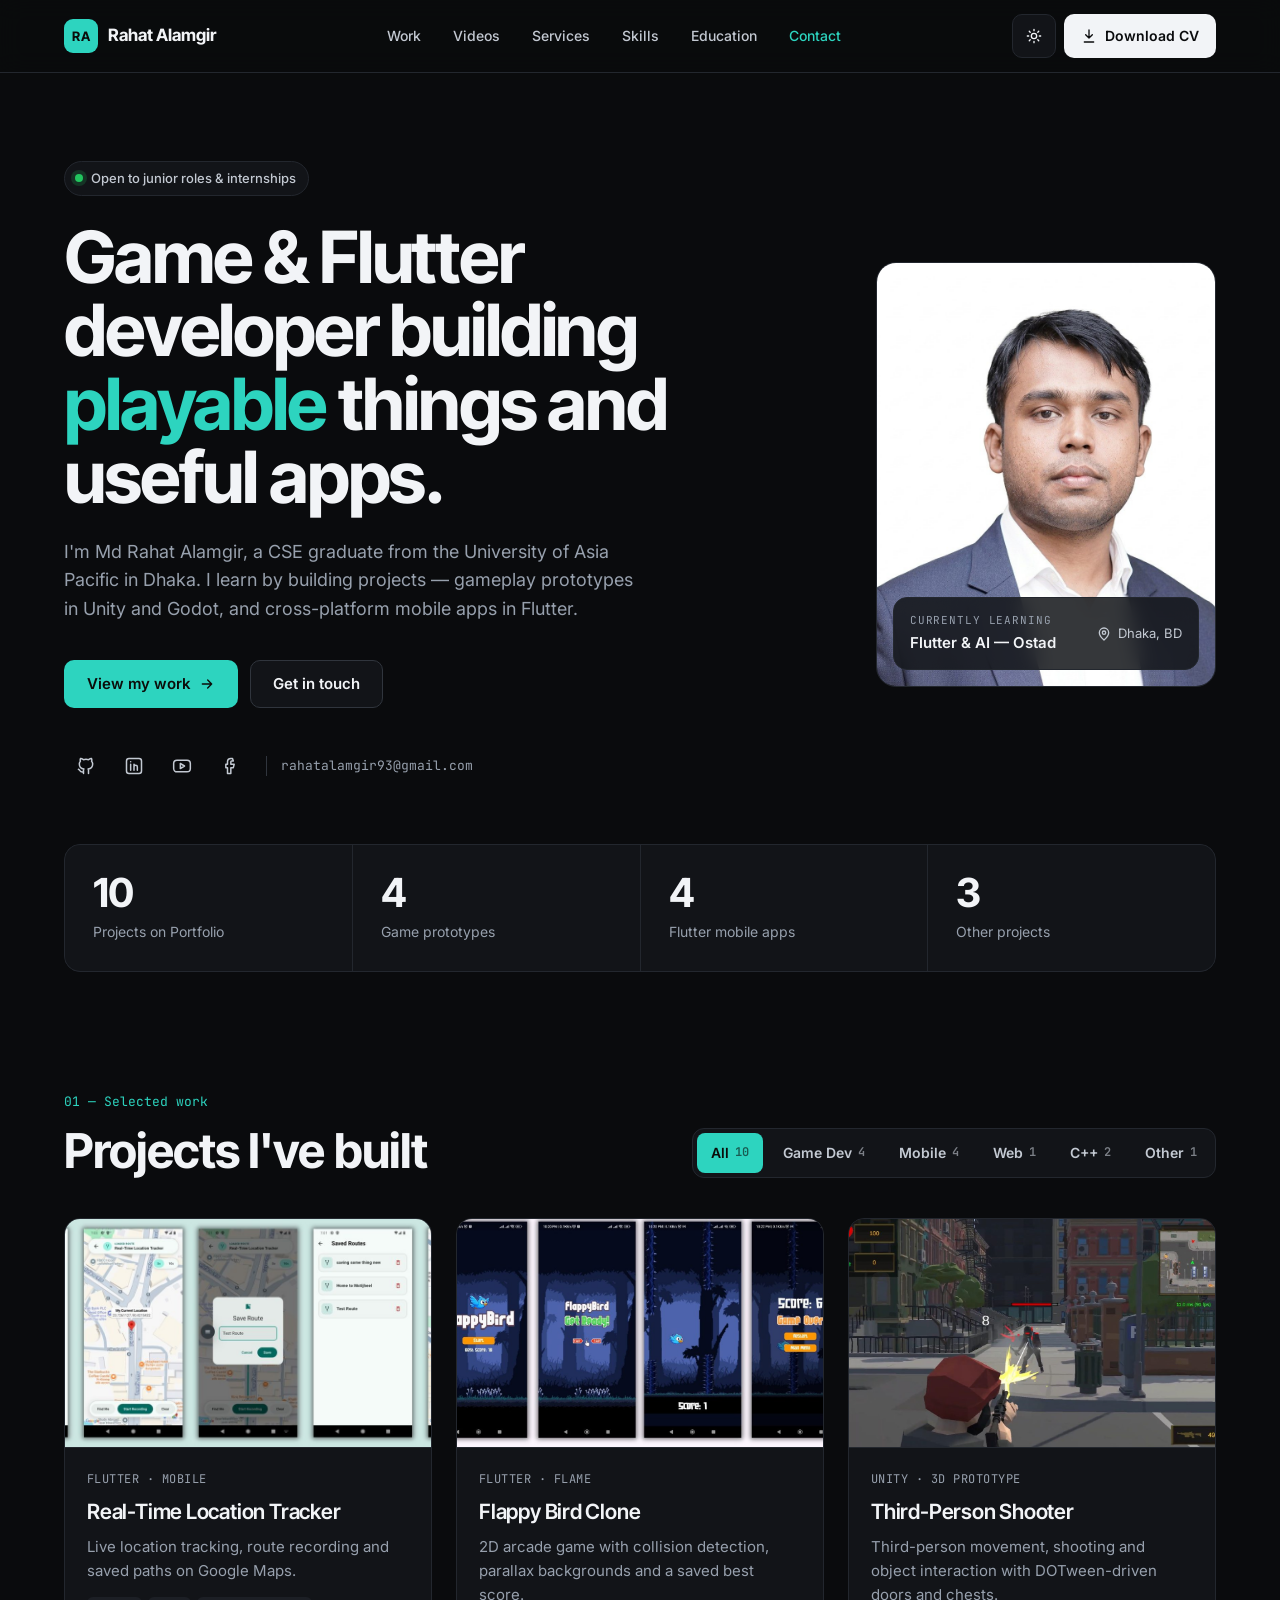
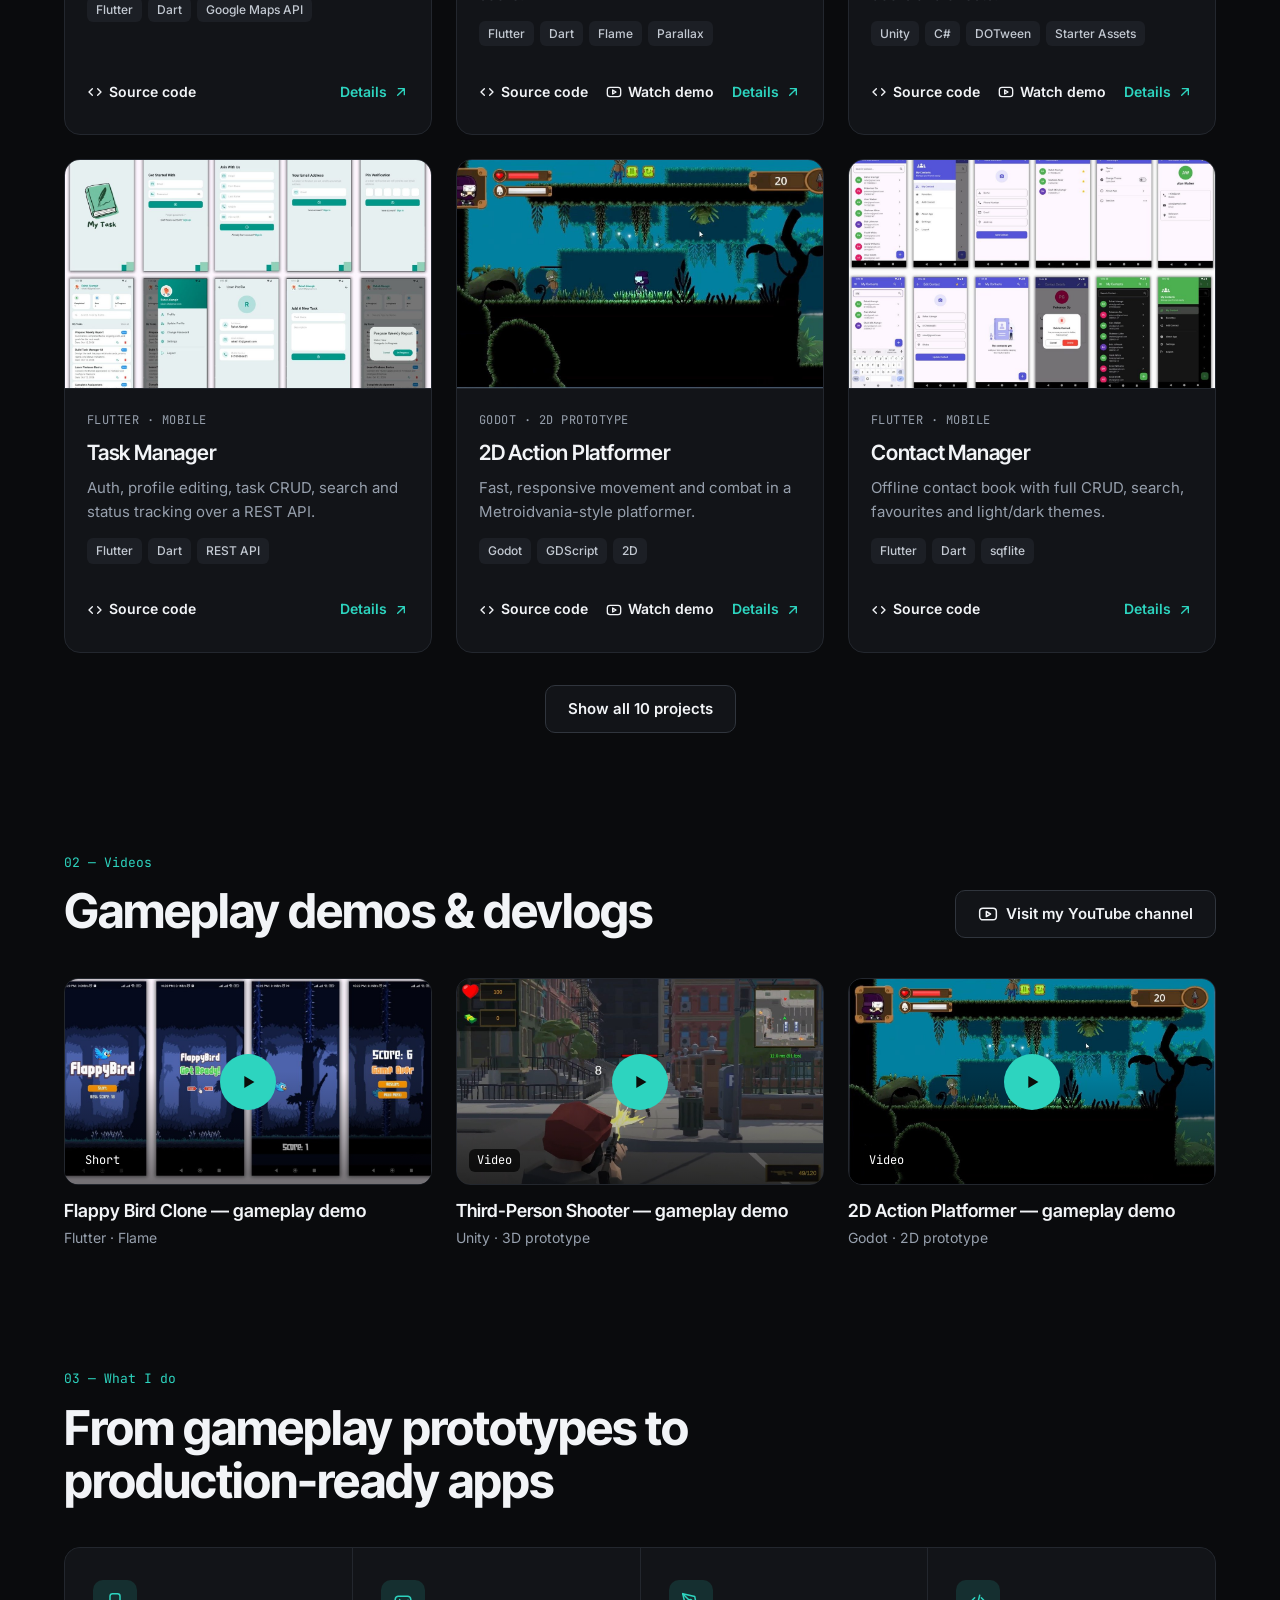
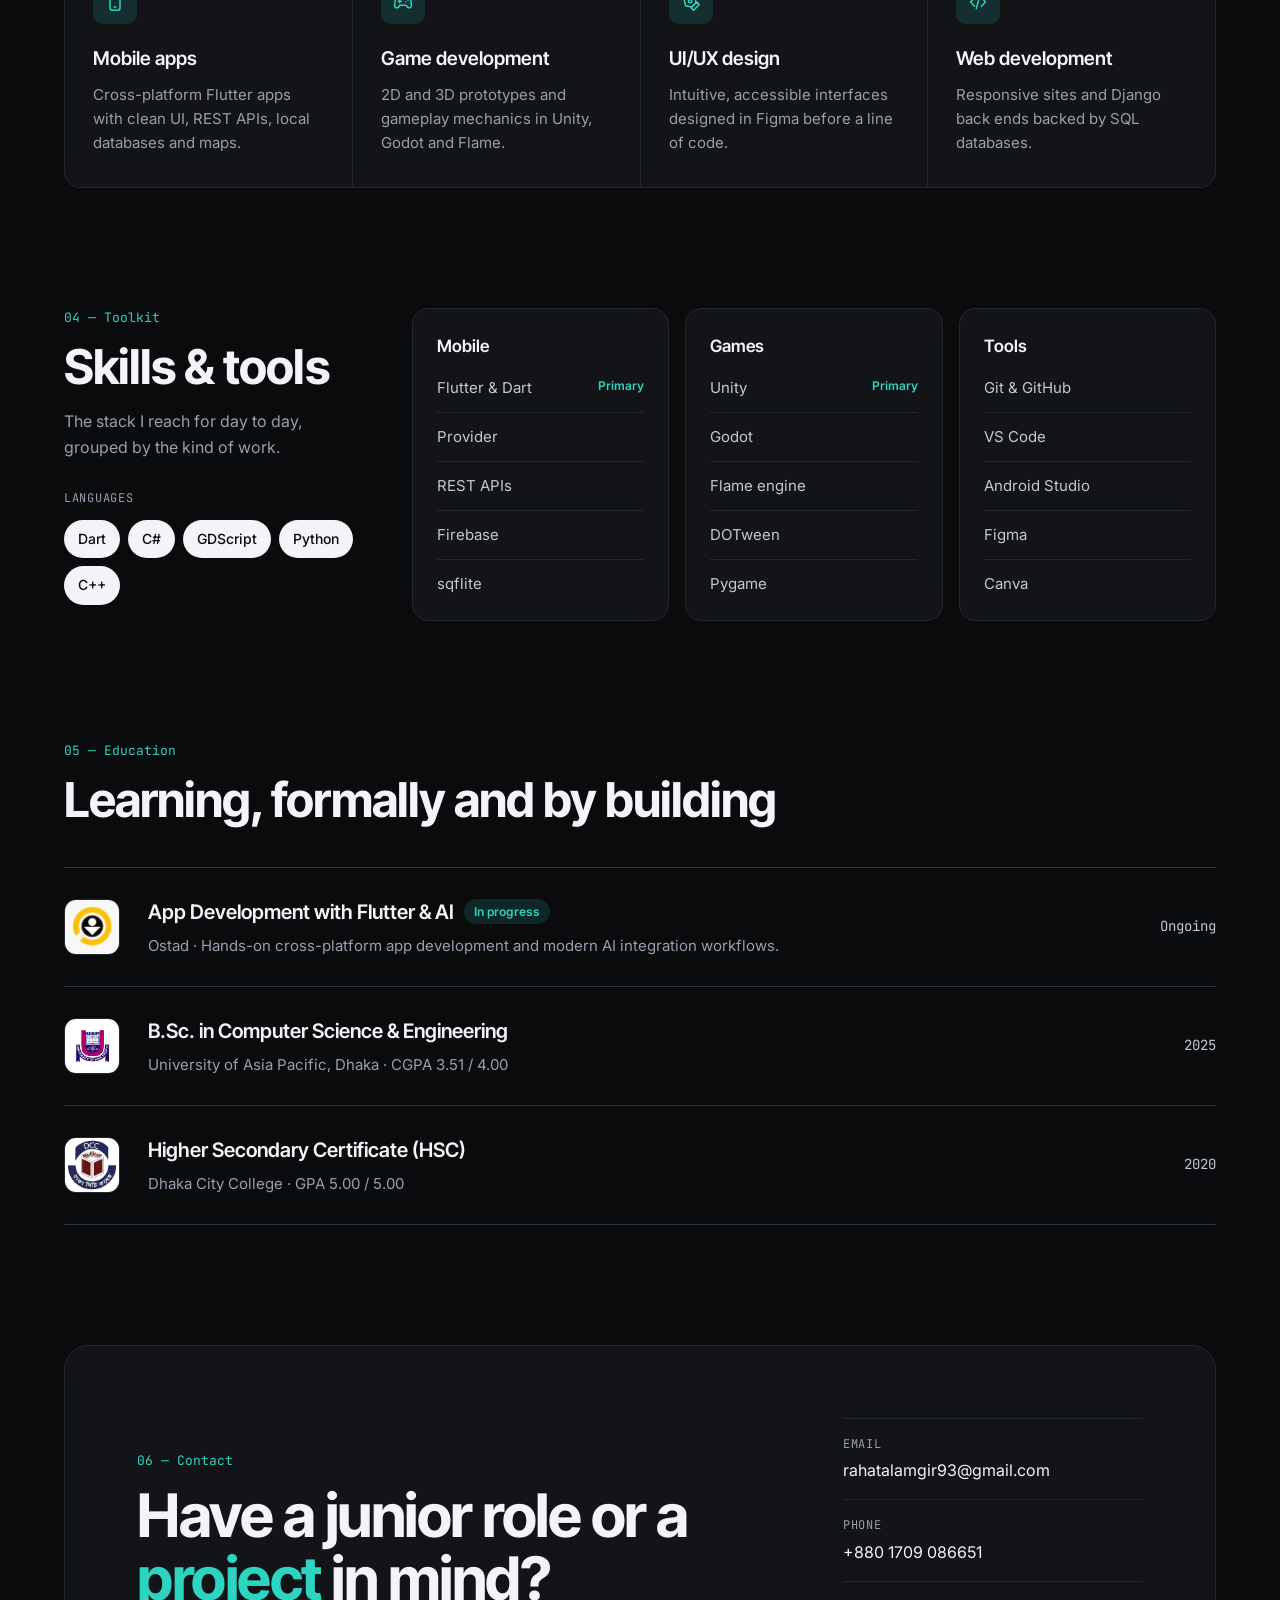
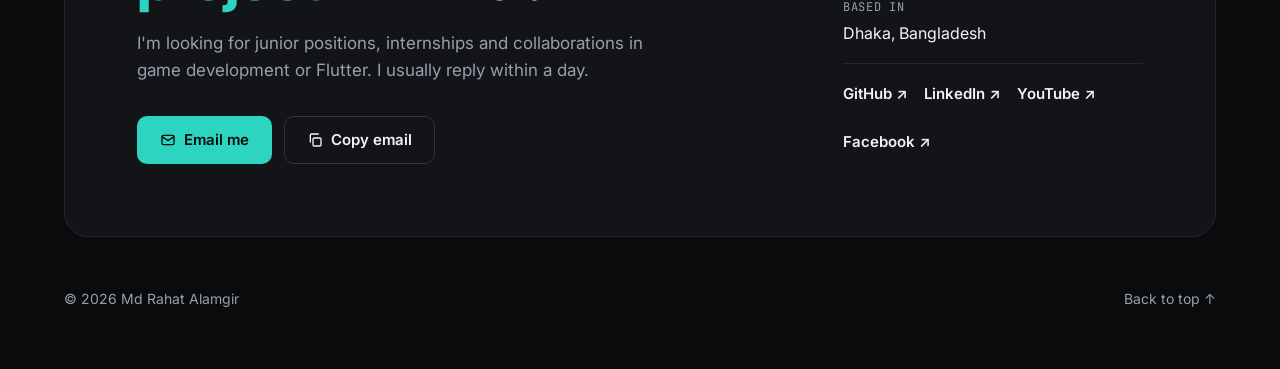
==== commit c02120b1: "Re - Design" ====
--- a/index.html
+++ b/index.html
@@ -1,142 +1,42 @@
-<!DOCTYPE html>
-<html lang="en">
+<!doctype html>
+<html lang="en" data-theme="dark">
 <head>
-  <meta charset="UTF-8">
-  <meta name="viewport" content="width=device-width, initial-scale=1.0">
-  <meta name="theme-color" content="#090d16">
-  <title></title>
+  <meta charset="utf-8">
+  <meta name="viewport" content="width=device-width, initial-scale=1">
+  <title>Portfolio</title>
+  <meta name="description" content="">
+  <meta name="theme-color" content="#0A0B0D">
+  <link rel="icon" href="assets/favicon.svg" type="image/svg+xml">
+
+  <script src="js/theme-init.js"></script>
+
   <link rel="preconnect" href="https://fonts.googleapis.com">
   <link rel="preconnect" href="https://fonts.gstatic.com" crossorigin>
-  <link href="https://fonts.googleapis.com/css2?family=DM+Mono:wght@400;500;700&family=Inter:wght@400;500;600;700;800&display=swap" rel="stylesheet">
-  <link rel="icon" href="data:image/svg+xml,%3Csvg xmlns='http://www.w3.org/2000/svg' viewBox='0 0 32 32'%3E%3Crect width='32' height='32' rx='7' fill='%2334d399'/%3E%3Ctext x='16' y='21' font-family='monospace' font-size='13' font-weight='700' text-anchor='middle' fill='%23052015'%3ERA%3C/text%3E%3C/svg%3E">
-  <link rel="stylesheet" href="css/base.css">
-  <link rel="stylesheet" href="css/components/nav.css">
-  <link rel="stylesheet" href="css/sections/hero.css">
-  <link rel="stylesheet" href="css/components/cards.css">
-  <link rel="stylesheet" href="css/components/timeline-contact.css">
-  <link rel="stylesheet" href="css/responsive/base.css">
-  <link rel="stylesheet" href="css/sections/profile-photo.css">
-  <link rel="stylesheet" href="css/themes/light.css">
-  <link rel="stylesheet" href="css/overrides/refinements.css">
-  <link rel="stylesheet" href="css/responsive/tablet-mobile.css">
-  <link rel="stylesheet" href="css/sections/skills.css">
-  <link rel="stylesheet" href="css/sections/services.css">
-  <link rel="stylesheet" href="css/components/dialog.css">
-  <link rel="stylesheet" href="css/responsive/overrides.css">
-  <link rel="stylesheet" href="css/components/load-error.css">
-  <link rel="stylesheet" href="css/themes/material3-light.css">
+  <link rel="stylesheet" href="https://fonts.googleapis.com/css2?family=Inter:wght@400;500;600&family=Inter+Tight:wght@600;700&family=JetBrains+Mono:wght@400;500&display=swap">
+  <link rel="stylesheet" href="css/main.css">
+
   <script type="module" src="js/main.js"></script>
 </head>
 <body>
-  <div class="scroll-progress" id="scrollProgress"></div>
-  <header class="site-header">
-    <div class="container nav-wrap">
-      <a class="brand" href="#hero">
-        <span class="brand-text"><span class="brand-white" data-text="site.brand.white"></span><span class="brand-green" data-text="site.brand.green"></span></span>
-      </a>
-      <nav class="desktop-nav" data-aria-label="site.ui.mainNav" data-list="nav-links"></nav>
-      <div class="nav-actions">
-        <button class="icon-button" id="themeToggle" data-title="site.ui.themeTitle" type="button"></button>
-        <a class="button button-small" data-href="site.navCta.href" data-text="site.navCta.label"></a>
-        <button class="icon-button mobile-menu-toggle" id="menuToggle" aria-expanded="false" type="button"></button>
-      </div>
-    </div>
-    <nav class="mobile-nav" id="mobileNav" data-aria-label="site.ui.mobileNav" data-list="nav-links"></nav>
-  </header>
+  <a class="skip-link" id="skip-link" href="#main"></a>
 
-  <main class="container">
-    <section class="hero section" id="hero">
-      <div class="hero-copy">
-        <div class="status-pill"><span class="status-dot"></span><span data-text="profile.badge"></span></div>
-        <h3 class="brand-green" data-text="site.hero.greeting"></h3>
-        <h1 class="hero-name" data-text="profile.name"></h1>
-        <h3 class="brand-green" data-text="site.hero.role"></h3>
-        <p class="lead" data-text="profile.tagline"></p>
-        <div class="hero-buttons" data-list="hero-buttons"></div>
-        <div class="social-row" data-list="hero-socials"></div>
-        <p class="small-note" id="copyStatus" aria-live="polite"></p>
-      </div>
-      <div class="terminal-card">
-        <div class="terminal-header"><span data-text="site.hero.terminal.title"></span><span class="online" data-text="site.hero.terminal.status"></span></div>
-        <div class="code-window" data-aria-label="site.hero.terminal.label" data-list="terminal-lines"></div>
-        <div class="tech-pills" data-list="tech-pills"></div>
-      </div>
-    </section>
+  <header class="site-header" id="site-header"></header>
 
-    <section class="section section-border" id="about">
-      <div class="section-heading">
-        <div><p class="eyebrow" data-text="site.sections.about.eyebrow"></p></div>
-      </div>
-      <div class="about-profile-grid">
-        <div class="about-photo-frame">
-          <img class="about-photo" data-src="profile.photo.src" data-alt="profile.photo.alt">
-          <div class="about-photo-placeholder" data-aria-label="site.ui.photoPlaceholder" data-text="profile.initials"></div>
-        </div>
-        <div class="about-profile-copy">
-          <h2><span data-text="site.sections.about.title"></span> <span class="gradient-text" data-text="site.sections.about.highlight"></span></h2>
-          <h3 data-text="profile.name"></h3>
-          <p class="body-copy" data-text="profile.bio"></p>
-          <div class="stat-grid" data-list="about-stats"></div>
-        </div>
-      </div>
-    </section>
-
-    <section class="section section-border" id="projects">
-      <div class="section-heading">
-        <div>
-          <p class="eyebrow" data-text="site.sections.projects.eyebrow"></p>
-          <h2><span data-text="site.sections.projects.title"></span> <span class="gradient-text" data-text="site.sections.projects.highlight"></span></h2>
-        </div>
-        <div class="filter-row" role="group" data-aria-label="site.ui.filterProjects" data-list="project-filters"></div>
-      </div>
-      <div class="project-grid" id="projectGrid"></div>
-      <div class="projects-more-wrap"><button class="button button-outline" id="showMoreProjects" type="button" hidden></button></div>
-    </section>
-
-    <section class="section section-border" id="skill">
-      <div class="section-heading centered-heading">
-        <h2 style="text-align: center; width: 100%;"><span data-text="site.sections.skills.title"></span> <span class="gradient-text" data-text="site.sections.skills.highlight"></span></h2>
-      </div>
-      <div class="skills-grid-custom" id="skillsContainer"></div>
-    </section>
-
-    <section class="section section-border" id="education">
-      <div class="section-heading"><div><p class="eyebrow" data-text="site.sections.education.eyebrow"></p><h2><span data-text="site.sections.education.title"></span> <span class="gradient-text" data-text="site.sections.education.highlight"></span></h2></div></div>
-      <div class="timeline" id="educationContainer"></div>
-    </section>
-
-    <section class="section section-border" id="service">
-      <div class="section-heading centered-heading">
-        <h2 style="text-align: center; width: 100%;"><span data-text="site.sections.services.title"></span> <span class="gradient-text" data-text="site.sections.services.highlight"></span></h2>
-      </div>
-      <div class="services-grid-custom" id="servicesContainer"></div>
-    </section>
-
-    <section class="section section-border contact-section" id="contact">
-      <div class="contact-copy">
-        <p class="eyebrow" data-text="site.sections.contact.eyebrow"></p>
-        <h2 data-text="site.sections.contact.title"></h2>
-        <p class="body-copy" data-text="site.sections.contact.intro"></p>
-        <div class="contact-details contact-info-grid" data-list="contact-items"></div>
-        <div class="contact-socials" data-aria-label="site.ui.socialLinks" data-list="contact-socials"></div>
-      </div>
-      <div class="contact-note-card">
-        <span class="contact-note-mark" data-text="profile.initials"></span>
-        <h3 data-text="site.sections.contact.note.title"></h3>
-        <p data-text="site.sections.contact.note.text"></p>
-        <a class="button" data-email-button href="#" data-text="site.sections.contact.note.button"></a>
-      </div>
-    </section>
+  <main id="main">
+    <section class="container hero" id="top"></section>
+    <section class="container" id="stats"></section>
+    <section class="container section" id="work"></section>
+    <section class="container" id="github" hidden></section>
+    <section class="container section" id="videos"></section>
+    <section class="container section" id="services"></section>
+    <section class="container section" id="skills"></section>
+    <section class="container section" id="education"></section>
+    <section class="container section" id="contact"></section>
   </main>
 
-  <footer class="site-footer"><div class="container footer-inner"><span><span data-text="site.footer.copyright"></span> <span id="year"></span> <span data-text="profile.name"></span></span><a href="#hero" data-text="site.footer.backToTop"></a></div></footer>
+  <footer class="container site-footer" id="site-footer"></footer>
 
-  <dialog class="project-dialog" id="projectDialog">
-    <button class="dialog-close" id="dialogClose" data-aria-label="site.ui.closeDialog" data-text="site.ui.closeIcon" type="button"></button>
-    <div class="dialog-art" id="dialogArt"></div>
-    <p class="eyebrow" id="dialogCategory"></p><h2 id="dialogTitle"></h2><p id="dialogDescription"></p>
-    <div class="tag-list" id="dialogTags"></div>
-    <div class="dialog-links" id="dialogLinks"></div>
-  </dialog>
+  <dialog class="project-dialog" id="project-dialog"></dialog>
+  <div class="toast" id="toast" role="status" aria-live="polite"></div>
 </body>
 </html>
--- a/css/main.css
+++ b/css/main.css
@@ -0,0 +1,26 @@
+/* Entry stylesheet — imports every part in cascade order. */
+
+@import url("base/tokens.css");
+@import url("base/reset.css");
+@import url("base/layout.css");
+
+@import url("components/buttons.css");
+@import url("components/tags.css");
+@import url("components/header.css");
+@import url("components/cards.css");
+@import url("components/dialog.css");
+@import url("components/toast.css");
+@import url("components/footer.css");
+@import url("components/load-error.css");
+
+@import url("sections/hero.css");
+@import url("sections/stats.css");
+@import url("sections/projects.css");
+@import url("sections/github.css");
+@import url("sections/videos.css");
+@import url("sections/services.css");
+@import url("sections/skills.css");
+@import url("sections/education.css");
+@import url("sections/contact.css");
+
+@import url("responsive.css");
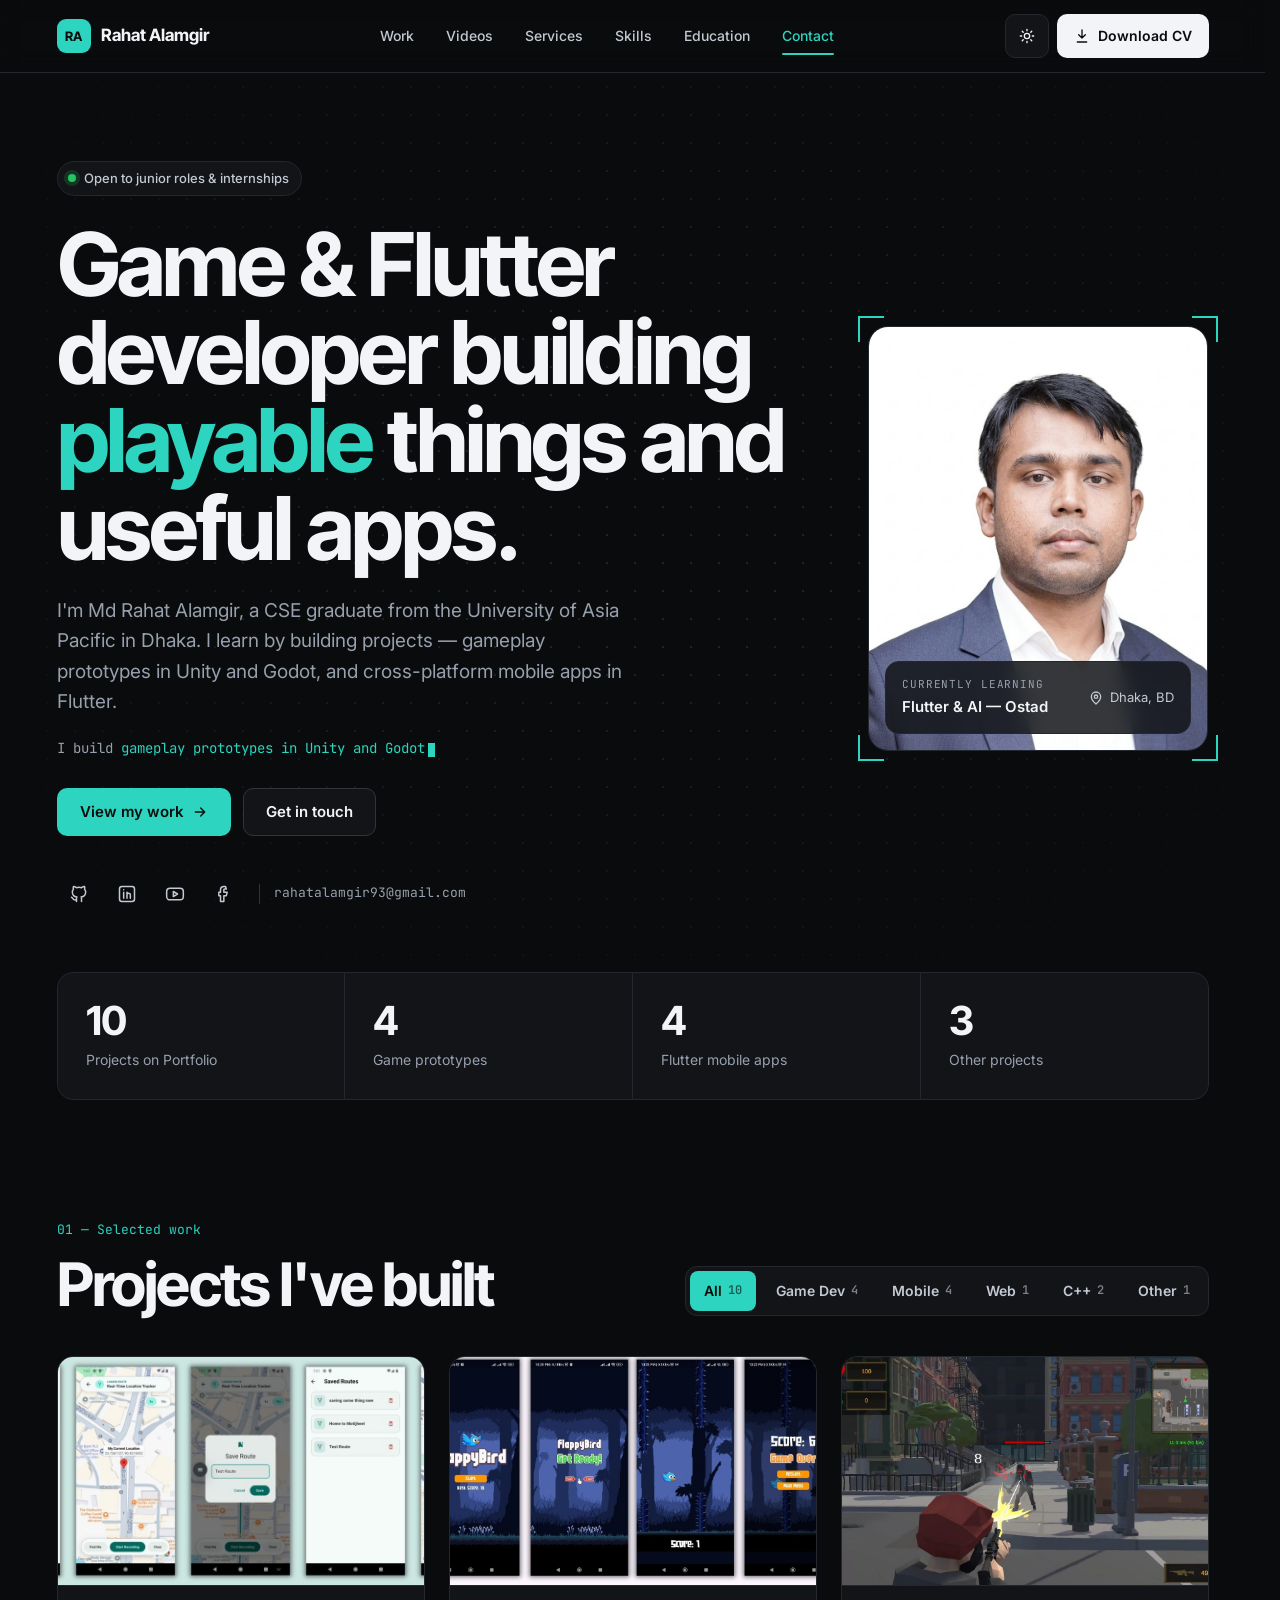
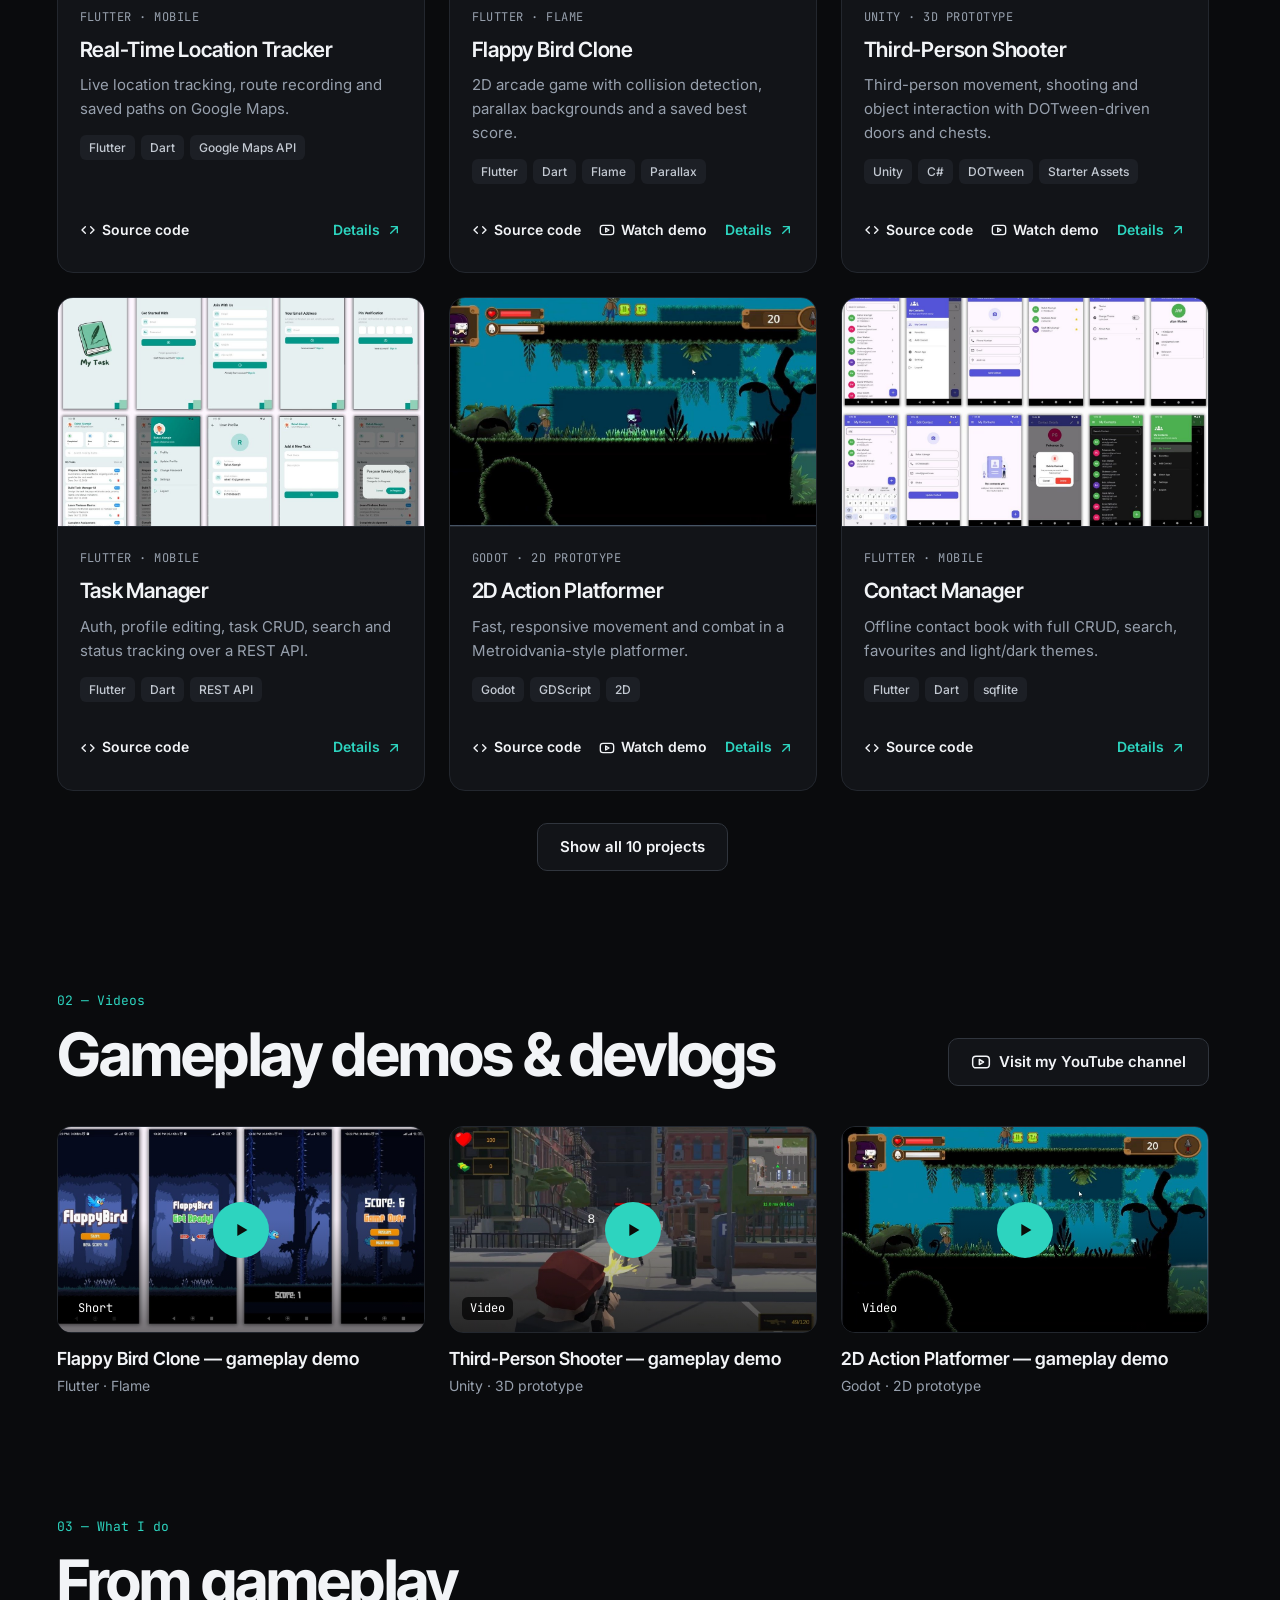
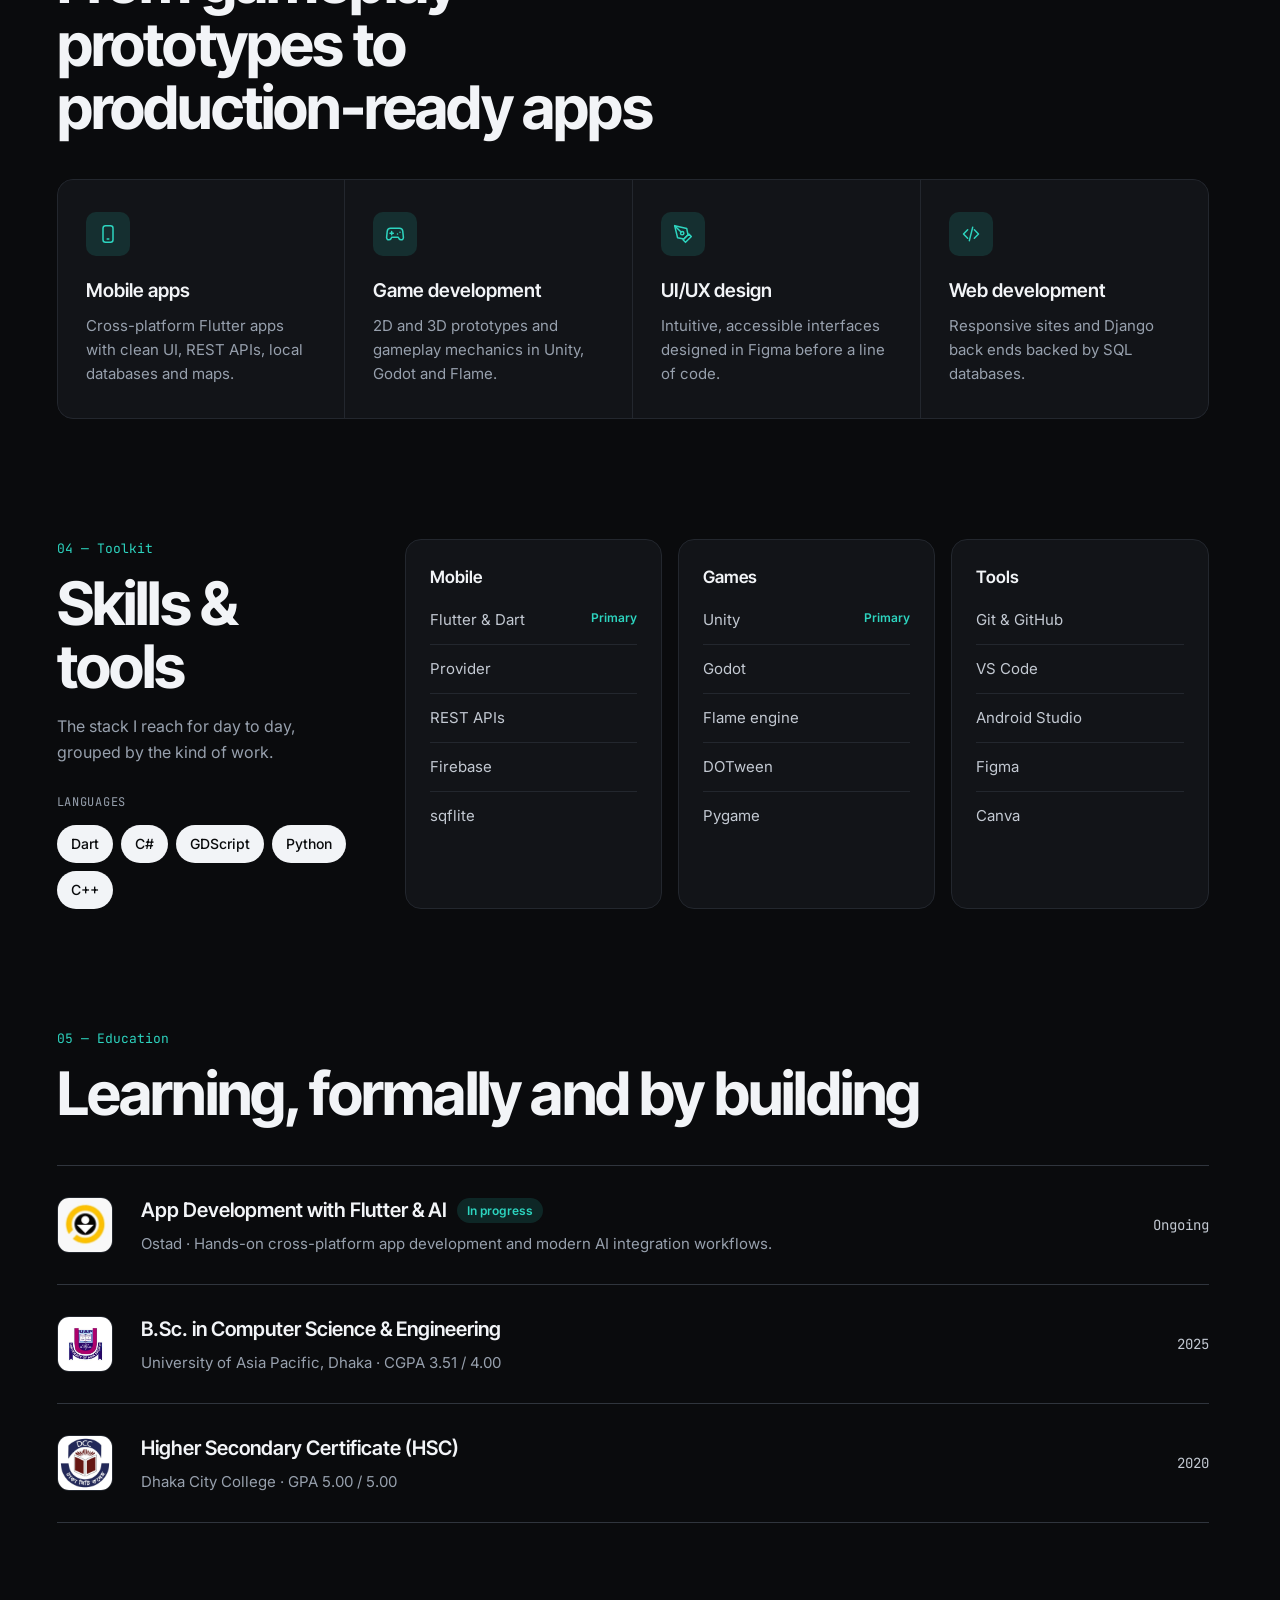
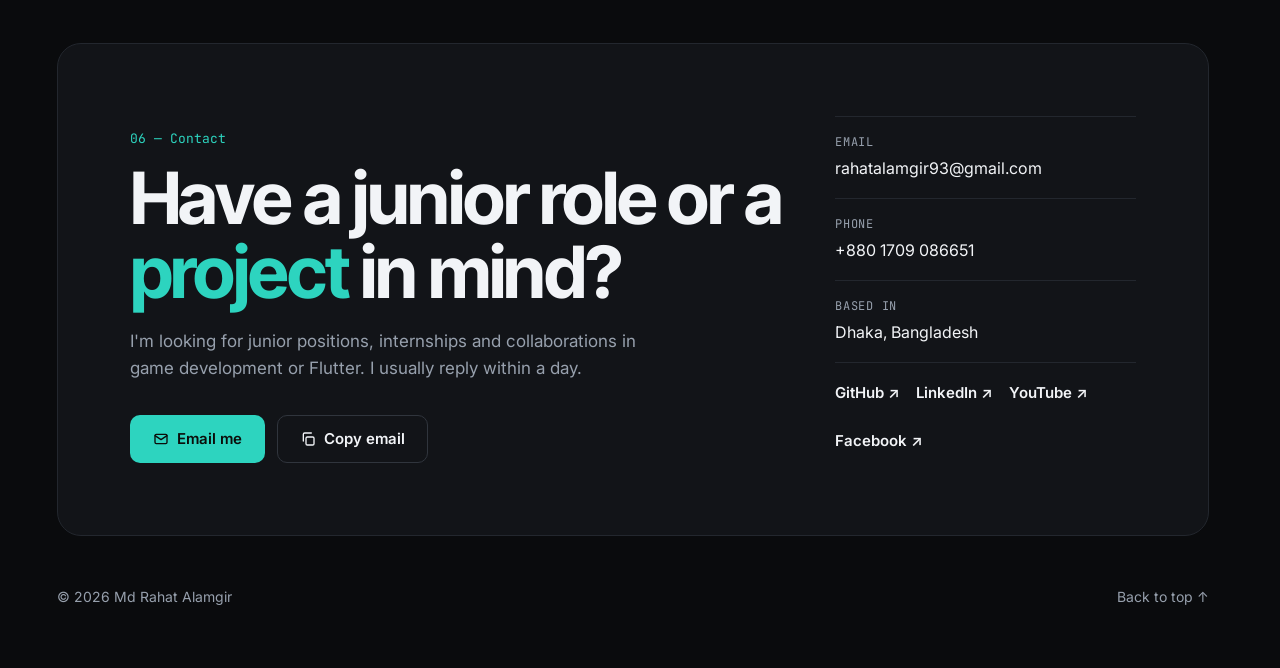
==== commit 72c8b554: "custom cursor , fix motion ,fix dialog, update hero" ====
--- a/index.html
+++ b/index.html
@@ -3,8 +3,19 @@
 <head>
   <meta charset="utf-8">
   <meta name="viewport" content="width=device-width, initial-scale=1">
-  <title>Portfolio</title>
-  <meta name="description" content="">
+  <title>Md Rahat Alamgir — Game & Flutter Developer</title>
+  <meta name="description" content="Portfolio of Md Rahat Alamgir, a game and Flutter developer from Dhaka building gameplay prototypes and cross-platform mobile apps.">
+  <link rel="canonical" href="https://rahatalamgir.github.io/portfolio/">
+
+  <meta property="og:type" content="website">
+  <meta property="og:title" content="Md Rahat Alamgir — Game & Flutter Developer">
+  <meta property="og:description" content="Gameplay prototypes in Unity and Godot, and cross-platform mobile apps in Flutter.">
+  <meta property="og:url" content="https://rahatalamgir.github.io/portfolio/">
+  <meta property="og:image" content="https://rahatalamgir.github.io/portfolio/assets/profile.jpg">
+  <meta name="twitter:card" content="summary">
+  <meta name="twitter:title" content="Md Rahat Alamgir — Game & Flutter Developer">
+  <meta name="twitter:description" content="Gameplay prototypes in Unity and Godot, and cross-platform mobile apps in Flutter.">
+  <meta name="twitter:image" content="https://rahatalamgir.github.io/portfolio/assets/profile.jpg">
   <meta name="theme-color" content="#0A0B0D">
   <link rel="icon" href="assets/favicon.svg" type="image/svg+xml">
 
--- a/css/main.css
+++ b/css/main.css
@@ -11,6 +11,7 @@
 @import url("components/dialog.css");
 @import url("components/toast.css");
 @import url("components/footer.css");
+@import url("components/back-to-top.css");
 @import url("components/load-error.css");
 
 @import url("sections/hero.css");
@@ -23,4 +24,7 @@
 @import url("sections/education.css");
 @import url("sections/contact.css");
 
+@import url("base/motion.css");
+@import url("base/cursor.css");
+
 @import url("responsive.css");
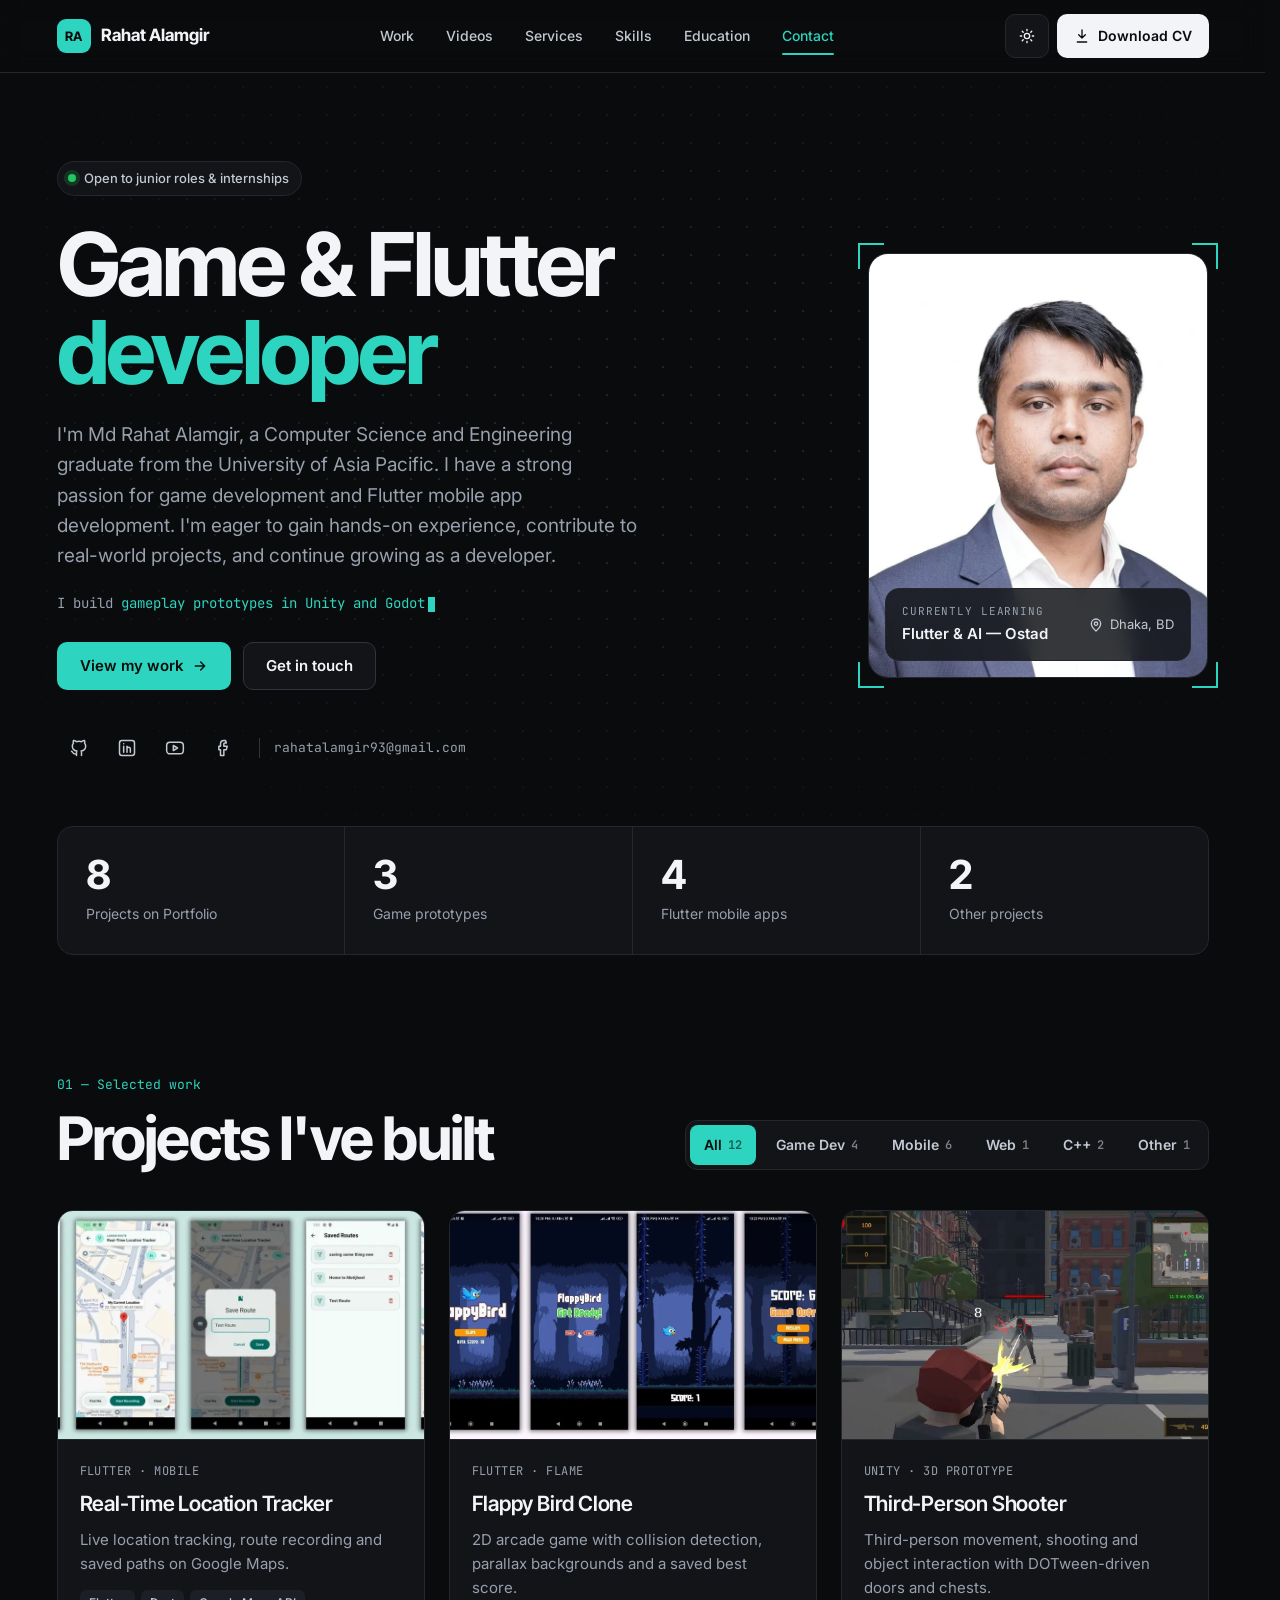
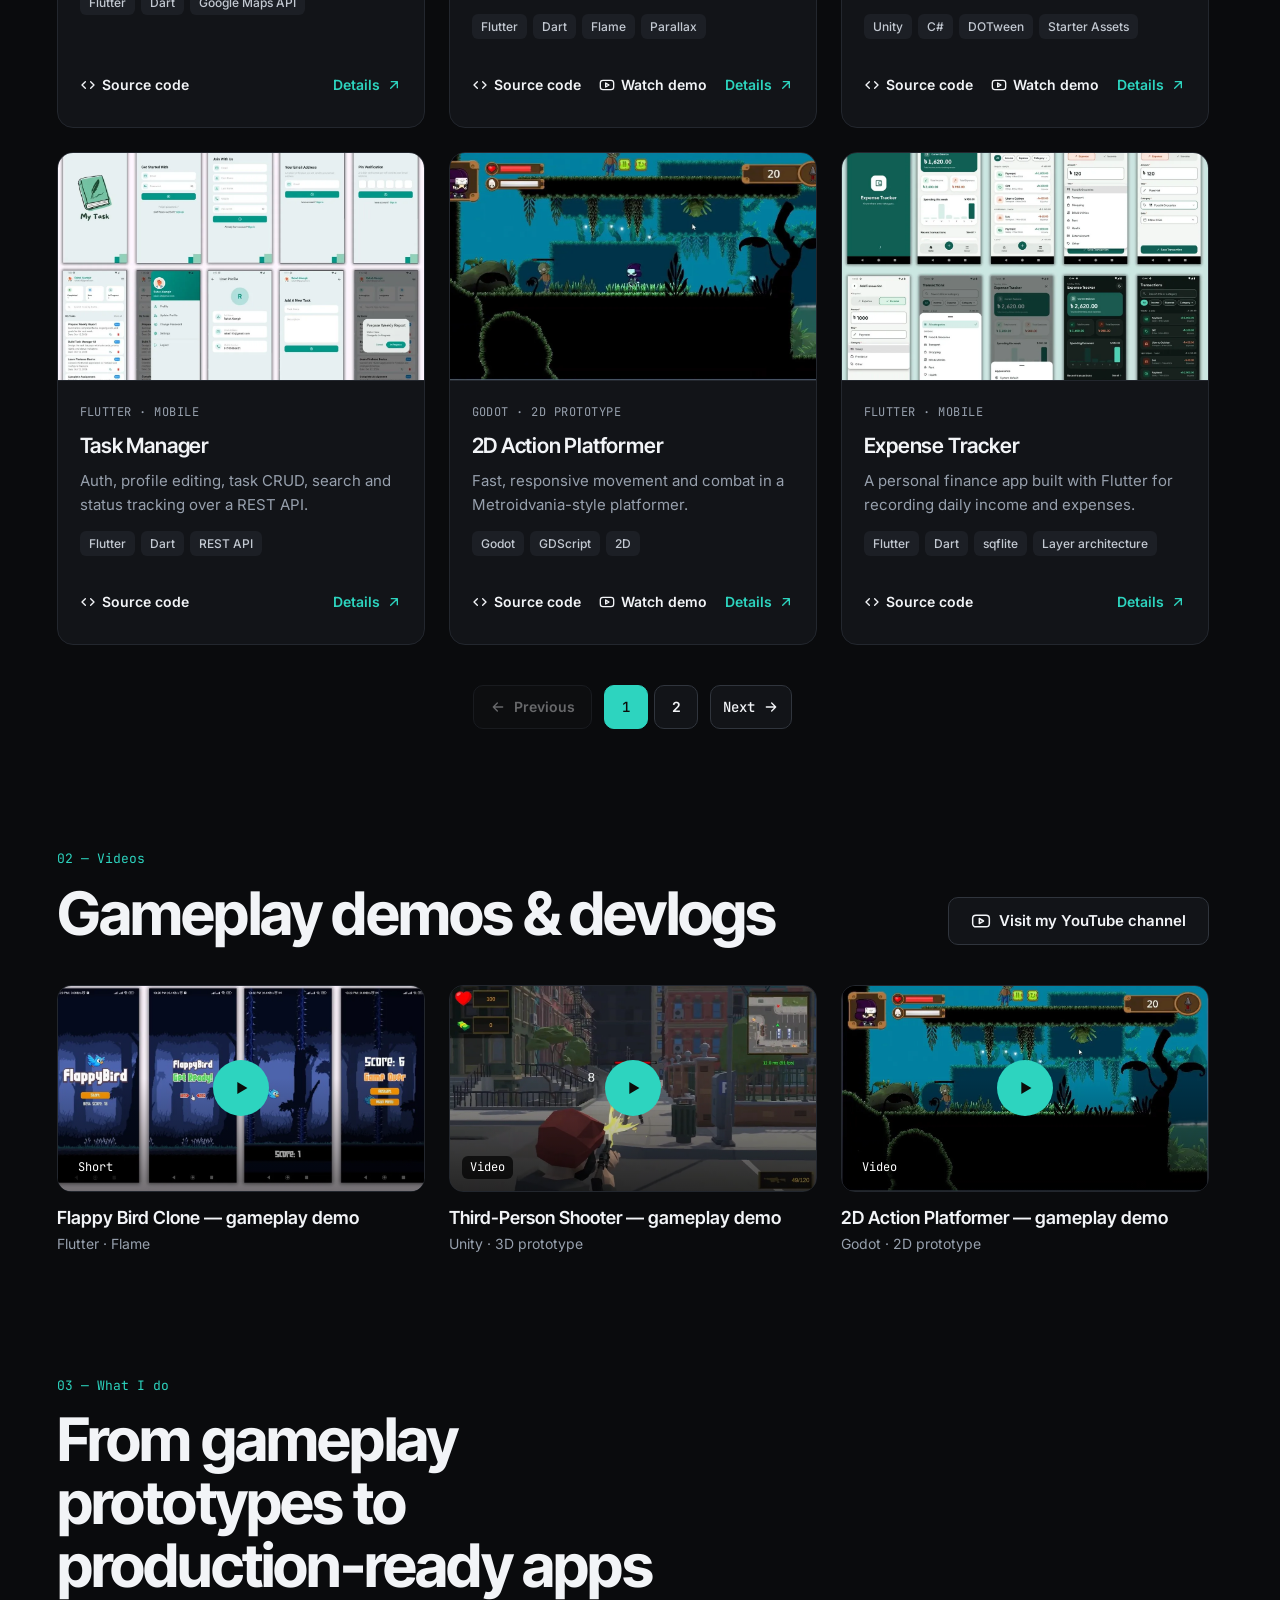
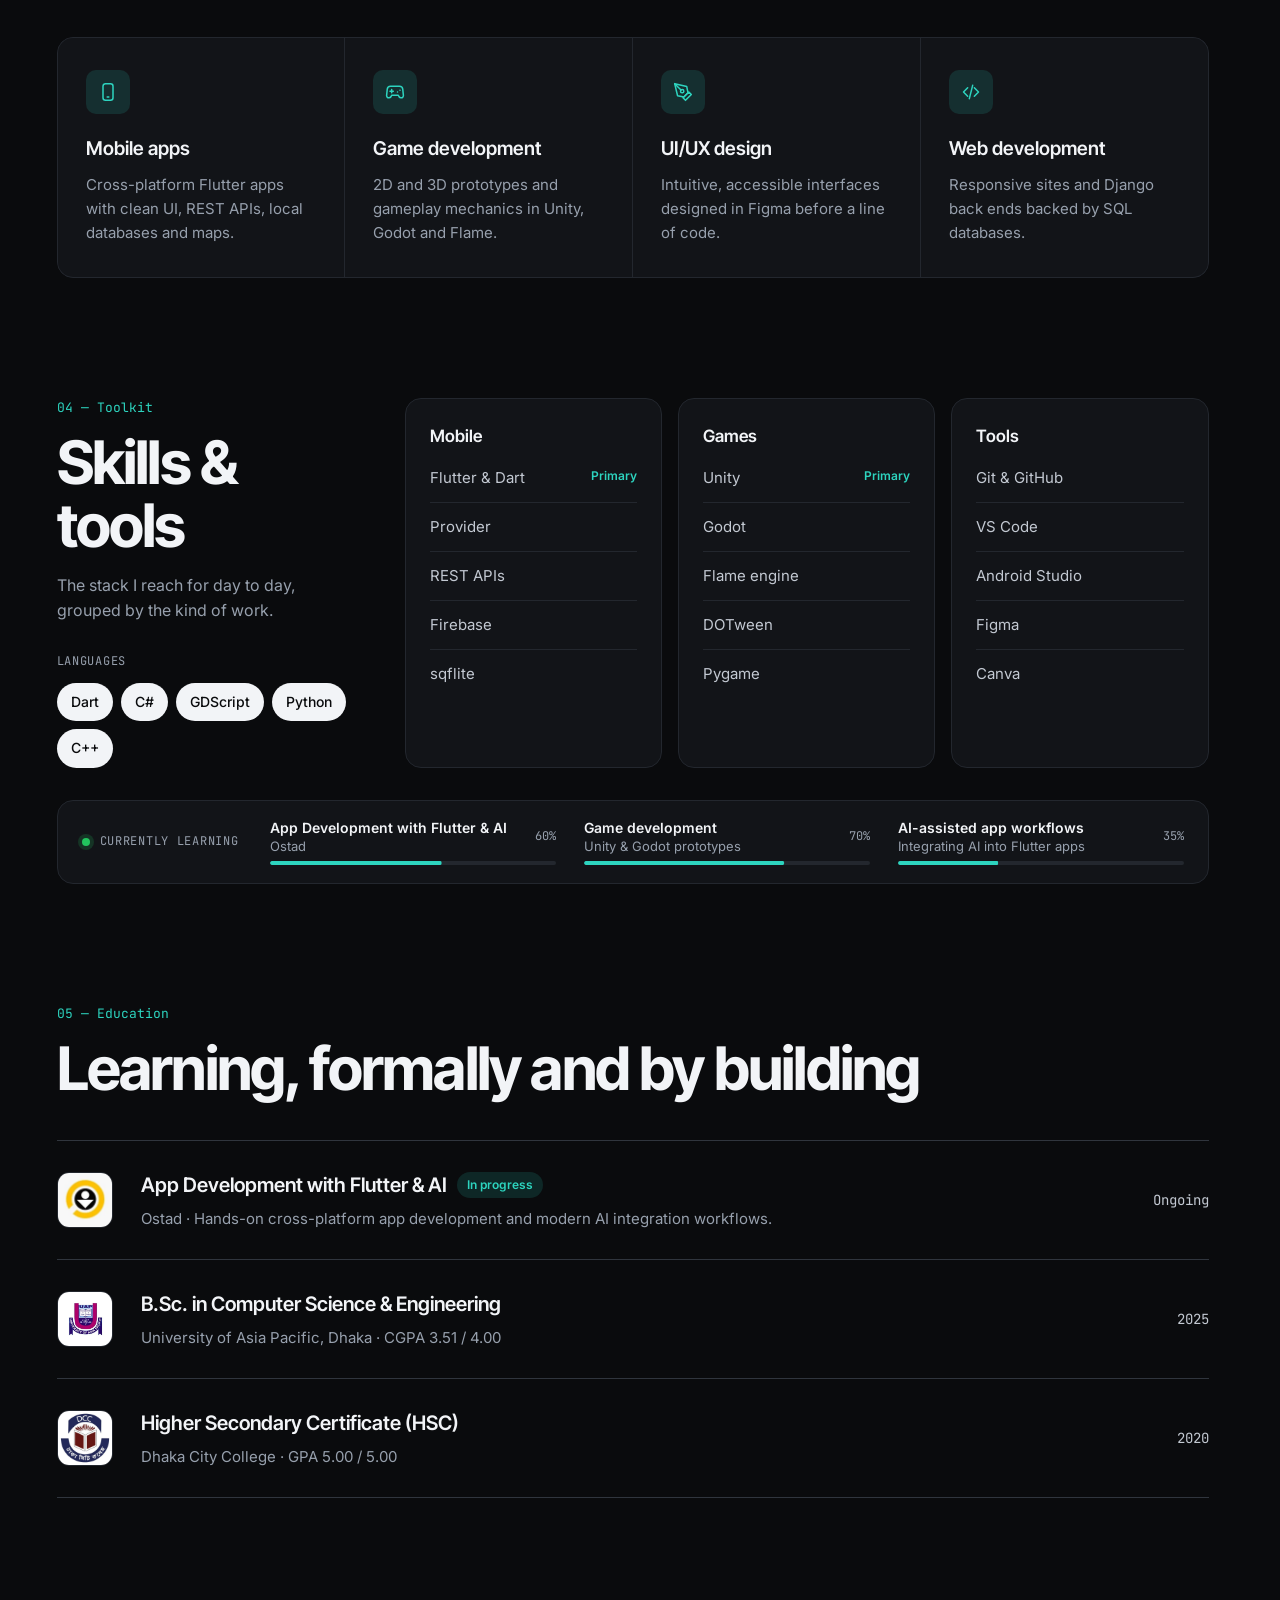
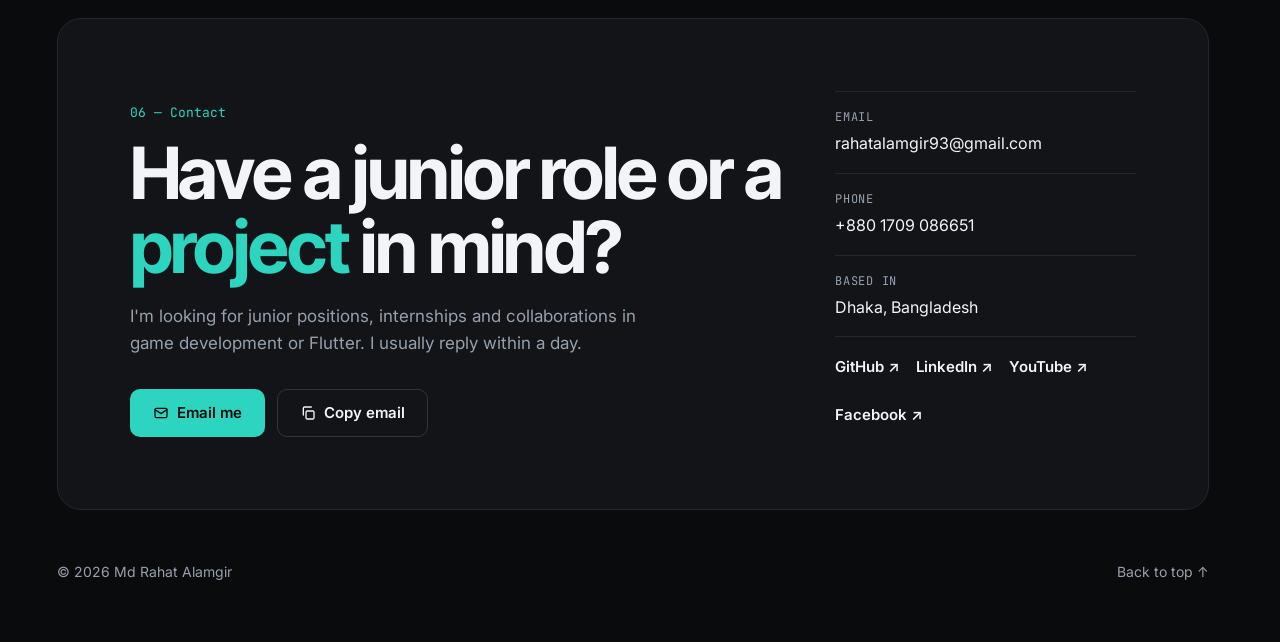
==== commit f2a9dee0: "update data, secret mini game" ====
--- a/index.html
+++ b/index.html
@@ -41,6 +41,7 @@
     <section class="container section" id="videos"></section>
     <section class="container section" id="services"></section>
     <section class="container section" id="skills"></section>
+    <section class="container" id="learning"></section>
     <section class="container section" id="education"></section>
     <section class="container section" id="contact"></section>
   </main>
--- a/css/main.css
+++ b/css/main.css
@@ -12,10 +12,12 @@
 @import url("components/toast.css");
 @import url("components/footer.css");
 @import url("components/back-to-top.css");
+@import url("components/mini-game.css");
 @import url("components/load-error.css");
 
 @import url("sections/hero.css");
 @import url("sections/stats.css");
+@import url("sections/learning.css");
 @import url("sections/projects.css");
 @import url("sections/github.css");
 @import url("sections/videos.css");
